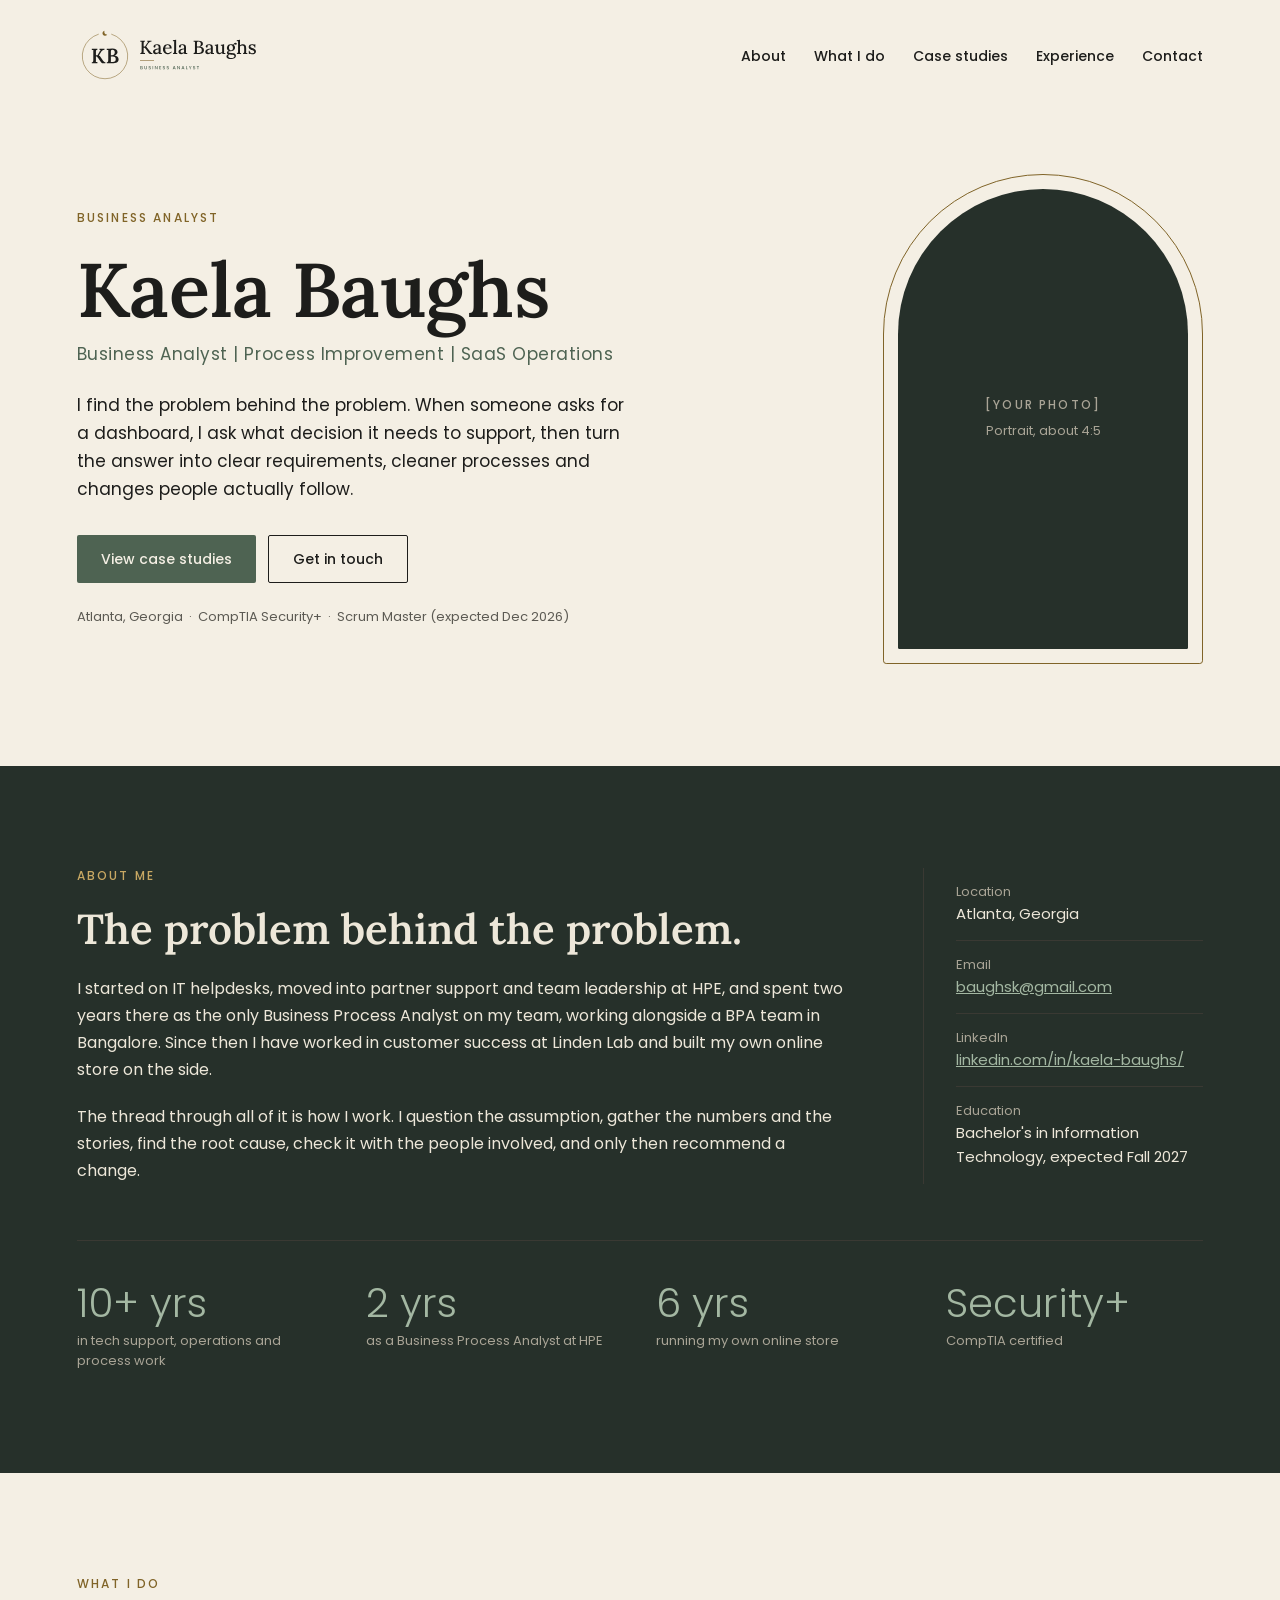
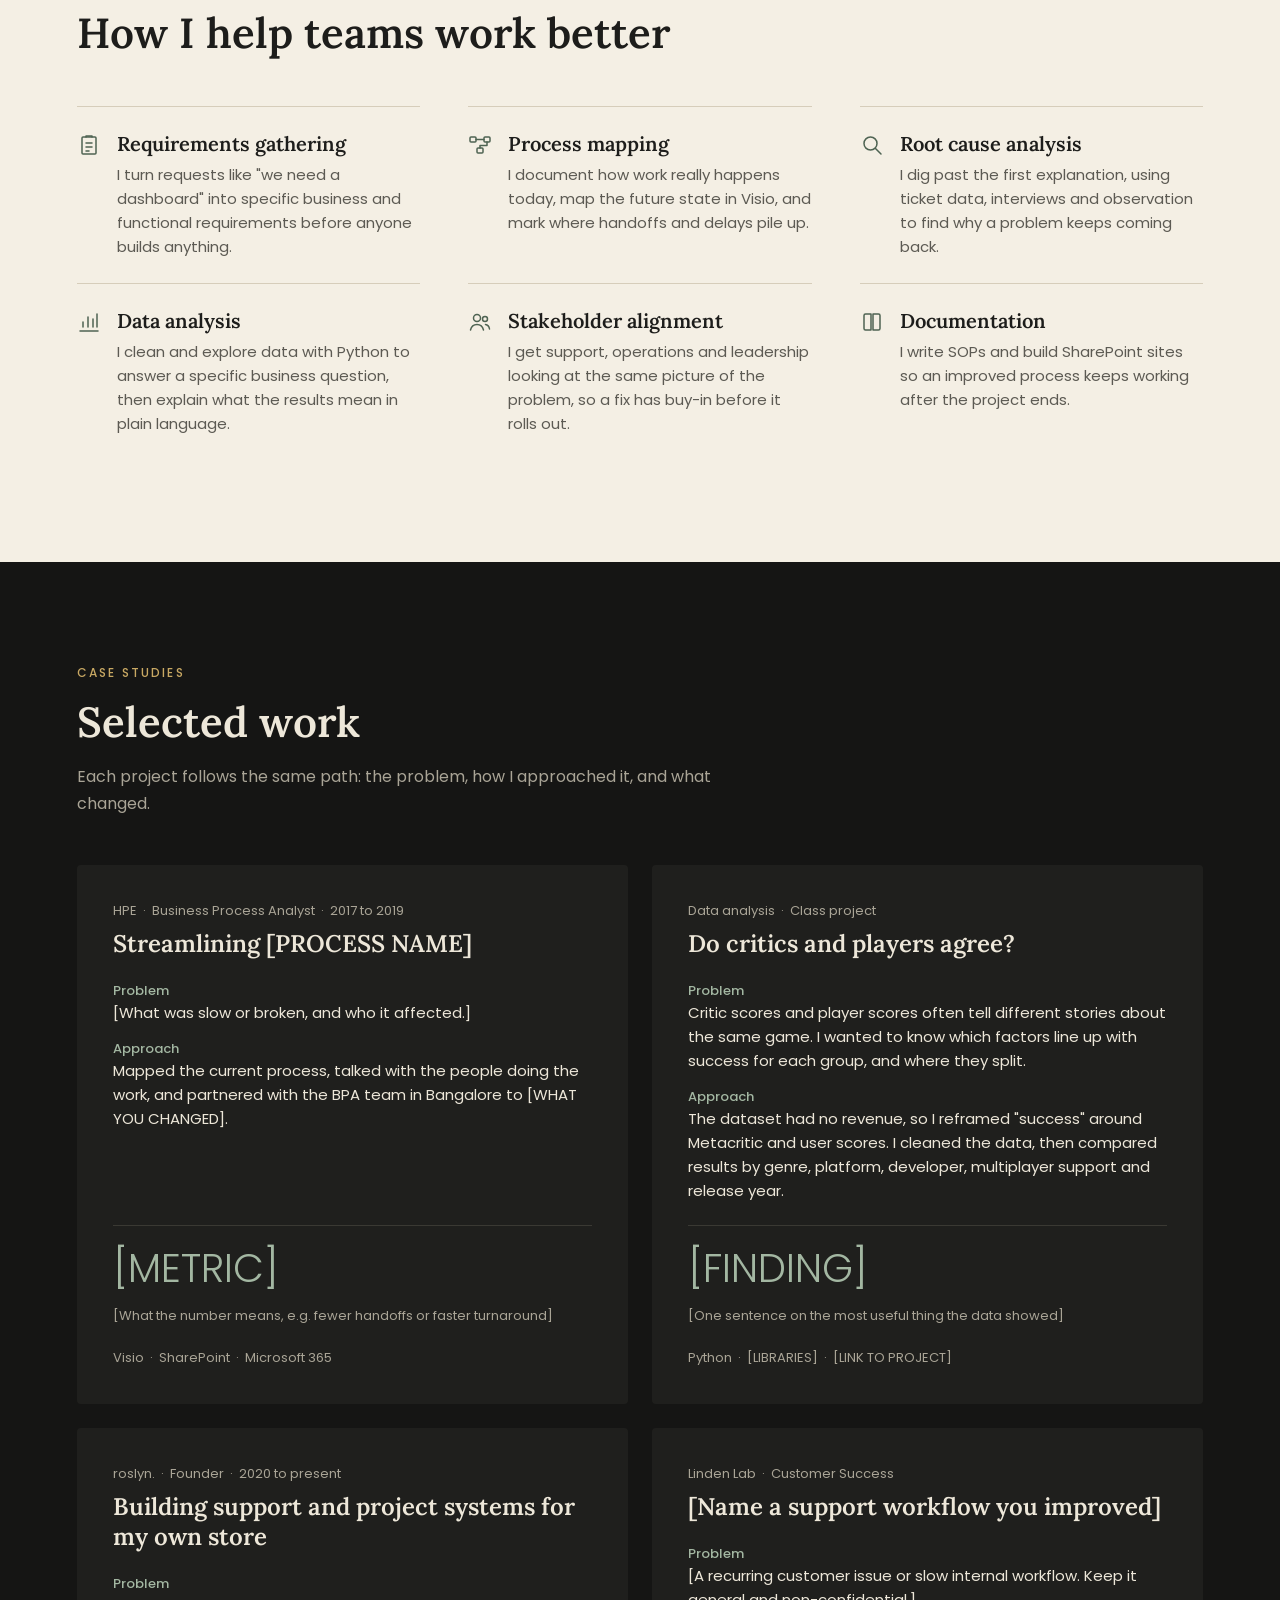
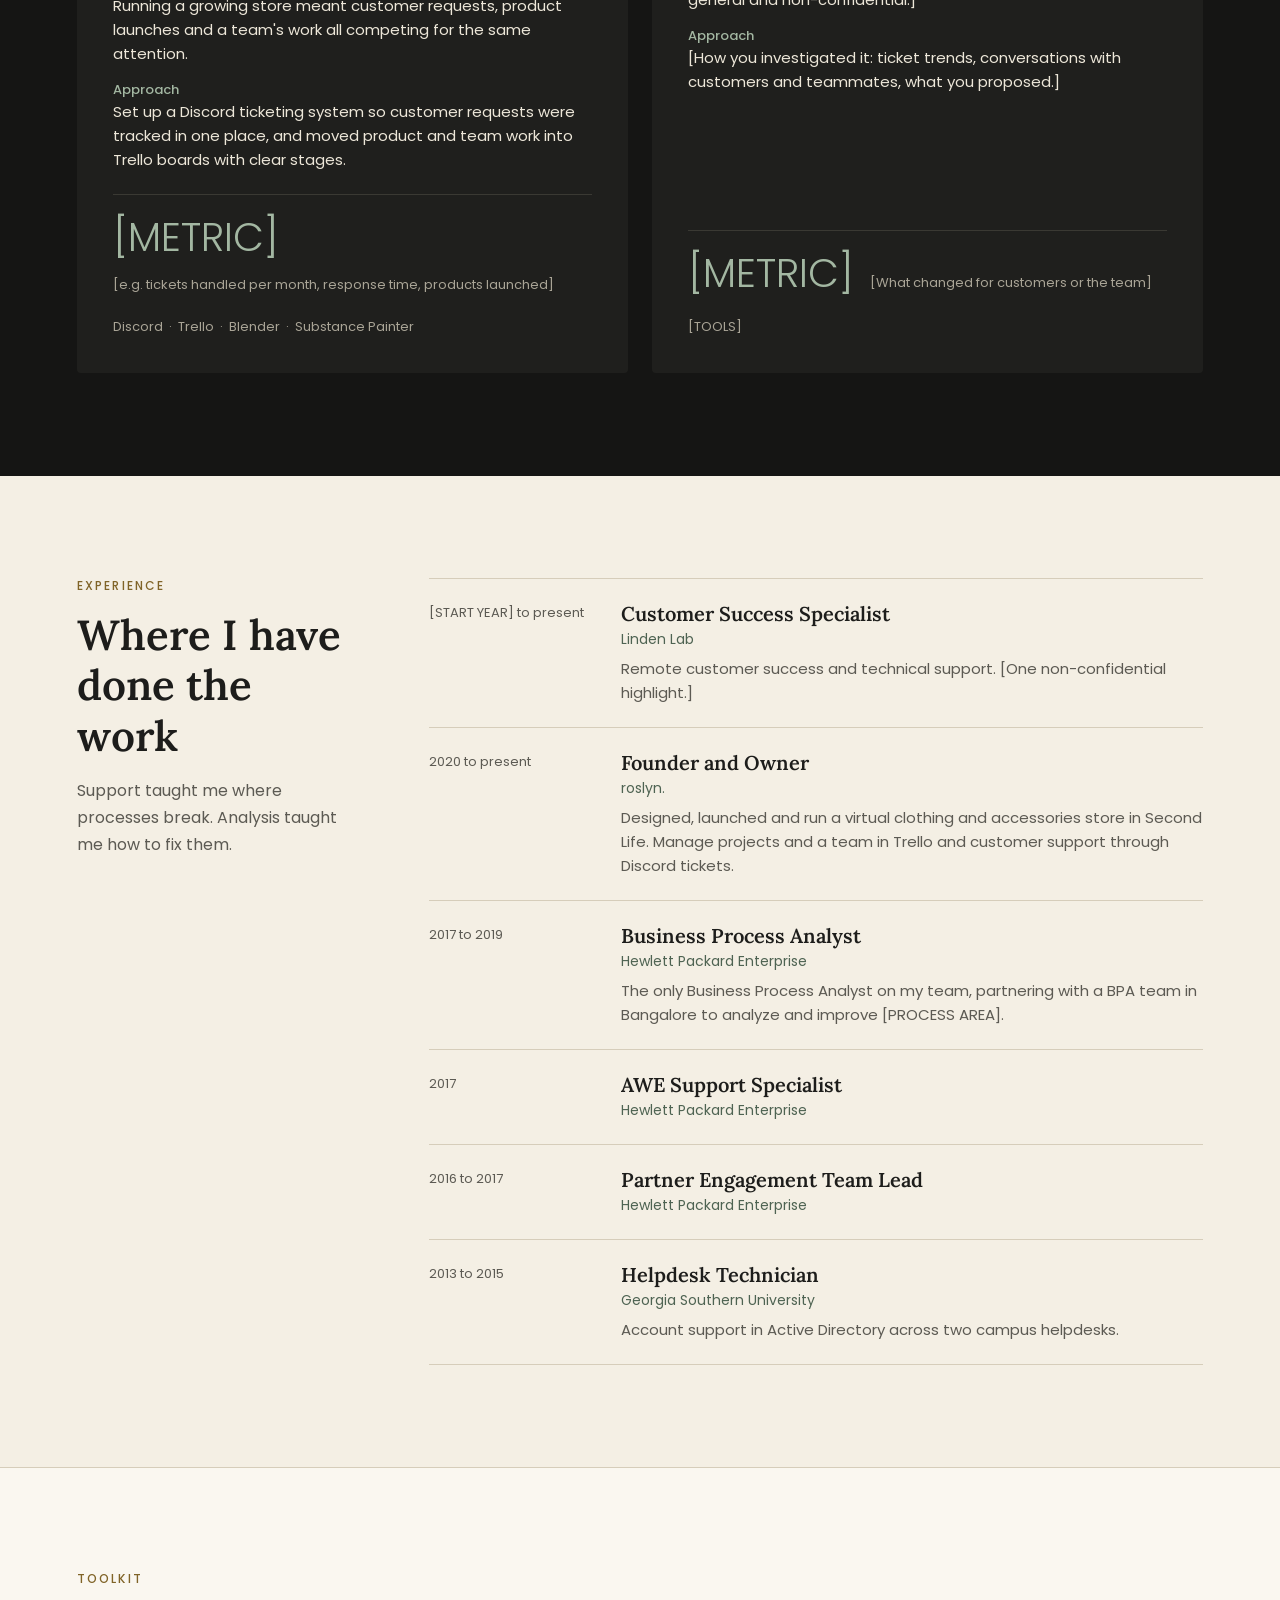
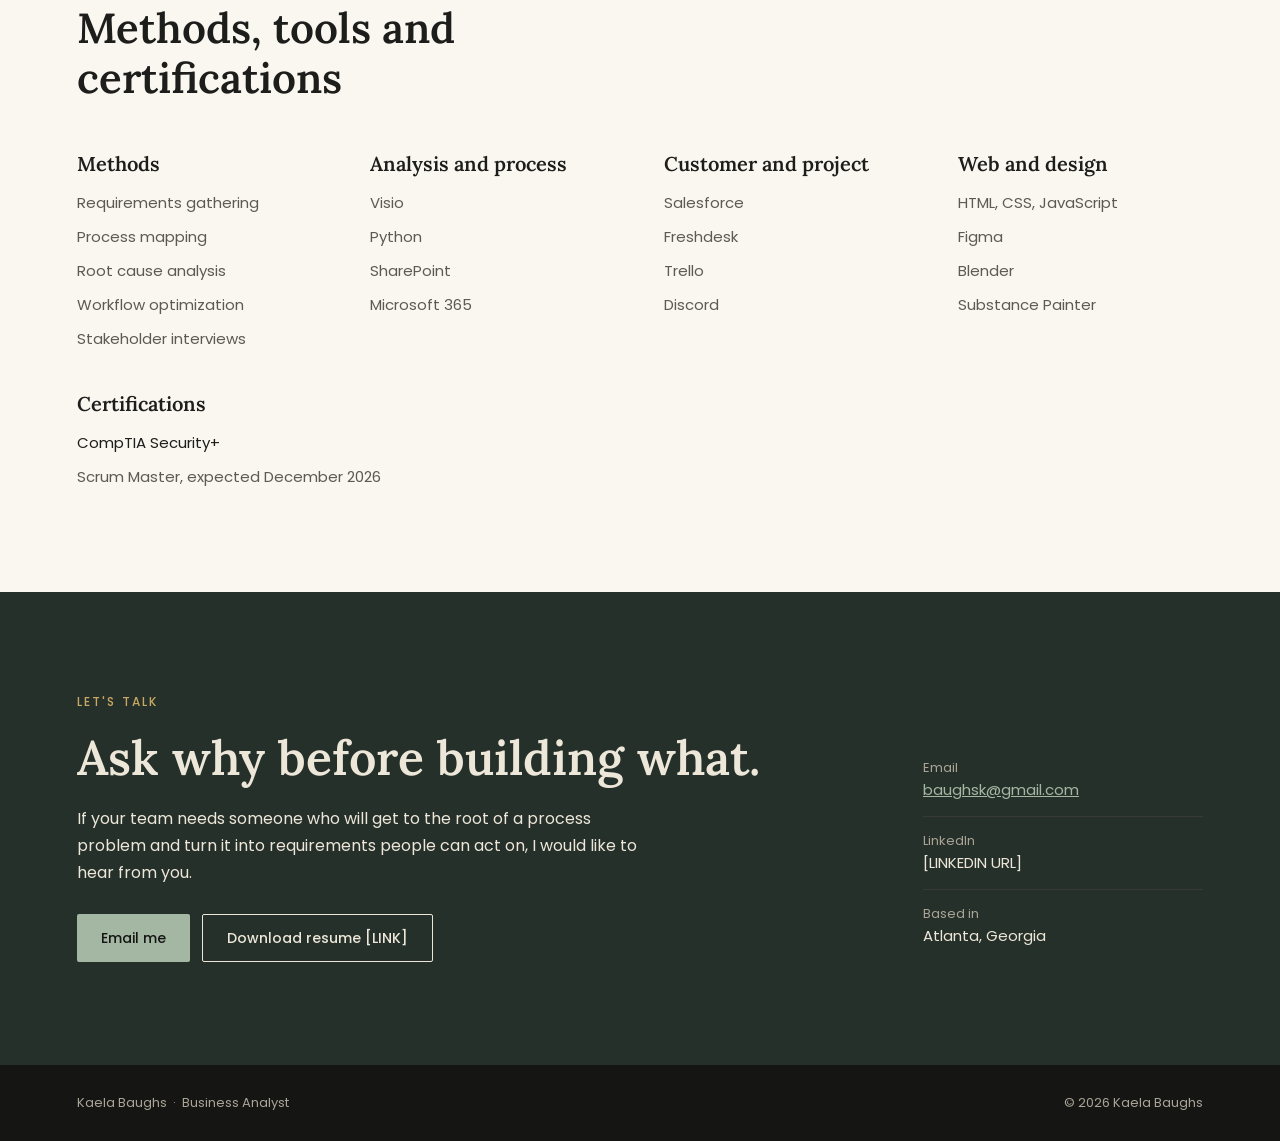
==== index.html @ 6090bd38 "Update index.html" ====
<!doctype html>
<html lang="en">
<head>
<meta charset="utf-8">
<meta name="viewport" content="width=device-width, initial-scale=1">
<title>Kaela Baughs, Business Analyst</title>
<meta name="description" content="Kaela Baughs is a Business Analyst in Atlanta focused on process improvement, requirements gathering and SaaS operations.">
<link rel="icon" href="assets/logo.svg" type="image/svg+xml">
<link rel="preconnect" href="https://fonts.googleapis.com">
<link rel="preconnect" href="https://fonts.gstatic.com" crossorigin>
<link rel="stylesheet" href="https://fonts.googleapis.com/css2?family=Lora:ital,wght@0,400..700;1,400..700&amp;family=Poppins:wght@300;400;500&amp;display=swap">
<link rel="stylesheet" href="styles.css">
</head>
<body>

<!-- HEADER -->
<header class="site-header theme-cream">
  <div class="container">
    <a href="#top" class="logo"><img src="assets/logo.svg" alt="Kaela Baughs, Business Analyst" width="189" height="56"></a>
    <nav class="site-nav" aria-label="Main">
      <a href="#about">About</a>
      <a href="#what-i-do">What I do</a>
      <a href="#case-studies">Case studies</a>
      <a href="#experience">Experience</a>
      <a href="#contact">Contact</a>
    </nav>
  </div>
</header>

<main>

<!-- HERO (cream) -->
<section id="top" class="hero theme-cream">
  <div class="container">
    <div class="hero-text stack">
      <p class="eyebrow">Business Analyst</p>
      <div class="stack" style="gap: 12px">
        <h1 class="hero-name">Kaela Baughs</h1>
        <p class="hero-subtitle">Business Analyst | Process Improvement | SaaS Operations</p>
      </div>
      <p class="hero-intro">I find the problem behind the problem. When someone asks for a dashboard, I ask what decision it needs to support, then turn the answer into clear requirements, cleaner processes and changes people actually follow.</p>
      <div class="button-row">
        <a href="#case-studies" class="button button-primary">View case studies</a>
        <a href="#contact" class="button button-outline">Get in touch</a>
      </div>
      <p class="small muted">Atlanta, Georgia &nbsp;·&nbsp; CompTIA Security+ &nbsp;·&nbsp; Scrum Master (expected Dec 2026)</p>
    </div>
    <div class="hero-photo">
      <div class="arch-frame">
        <div class="arch">
          <!-- Replace the two lines below with your photo, for example:
               <img src="assets/portrait.jpg" alt="Kaela Baughs"> -->
          <p class="eyebrow" style="color: inherit">[YOUR PHOTO]</p>
          <p class="small">Portrait, about 4:5</p>
        </div>
      </div>
    </div>
  </div>
</section>

<!-- ABOUT (dark green) -->
<section id="about" class="section about theme-green">
  <div class="container stack" style="gap: 56px">
    <div class="about-top">
      <div class="about-text stack">
        <p class="eyebrow">About me</p>
        <h2 class="section-title">The problem behind the problem.</h2>
        <p class="lead">I started on IT helpdesks, moved into partner support and team leadership at HPE, and spent two years there as the only Business Process Analyst on my team, working alongside a BPA team in Bangalore. Since then I have worked in customer success at Linden Lab and built my own online store on the side.</p>
        <p class="lead">The thread through all of it is how I work. I question the assumption, gather the numbers and the stories, find the root cause, check it with the people involved, and only then recommend a change.</p>
      </div>
      <div class="details">
        <div><p class="small muted">Location</p><p>Atlanta, Georgia</p></div>
        <div><p class="small muted">Email</p><p><a href="mailto:baughsk@gmail.com">baughsk@gmail.com</a></p></div>
        <div><p class="small muted">LinkedIn</p><p><a href="https://www.linkedin.com/in/kaela-baughs/" target="_blank">linkedin.com/in/kaela-baughs/</a></p></div>
        <div><p class="small muted">Education</p><p>Bachelor's in Information Technology, expected Fall 2027</p></div>
      </div>
    </div>
    <div class="stats">
      <div><p class="stat">10+ yrs</p><p class="small muted">in tech support, operations and process work</p></div>
      <div><p class="stat">2 yrs</p><p class="small muted">as a Business Process Analyst at HPE</p></div>
      <div><p class="stat">6 yrs</p><p class="small muted">running my own online store</p></div>
      <div><p class="stat">Security+</p><p class="small muted">CompTIA certified</p></div>
    </div>
  </div>
</section>

<!-- WHAT I DO (cream) -->
<section id="what-i-do" class="section theme-cream">
  <div class="container stack" style="gap: 48px">
    <div class="section-intro">
      <p class="eyebrow">What I do</p>
      <h2 class="section-title">How I help teams work better</h2>
    </div>
    <div class="services">
      <div class="service">
        <svg aria-hidden="true" width="24" height="24" viewBox="0 0 24 24" fill="none" stroke-width="1.5" stroke-linecap="round" stroke-linejoin="round"><rect x="5" y="4" width="14" height="17" rx="1"></rect><path d="M9 4V3h6v1"></path><path d="M9 10h6M9 14h6M9 18h3"></path></svg>
        <div class="stack"><h3 class="card-title">Requirements gathering</h3><p class="muted">I turn requests like "we need a dashboard" into specific business and functional requirements before anyone builds anything.</p></div>
      </div>
      <div class="service">
        <svg aria-hidden="true" width="24" height="24" viewBox="0 0 24 24" fill="none" stroke-width="1.5" stroke-linecap="round" stroke-linejoin="round"><rect x="2" y="4" width="6" height="5" rx="1"></rect><rect x="16" y="4" width="6" height="5" rx="1"></rect><rect x="9" y="15" width="6" height="5" rx="1"></rect><path d="M8 6.5h8M19 9v3.5H12V15"></path></svg>
        <div class="stack"><h3 class="card-title">Process mapping</h3><p class="muted">I document how work really happens today, map the future state in Visio, and mark where handoffs and delays pile up.</p></div>
      </div>
      <div class="service">
        <svg aria-hidden="true" width="24" height="24" viewBox="0 0 24 24" fill="none" stroke-width="1.5" stroke-linecap="round" stroke-linejoin="round"><circle cx="10.5" cy="10.5" r="6.5"></circle><path d="M15.5 15.5L21 21"></path></svg>
        <div class="stack"><h3 class="card-title">Root cause analysis</h3><p class="muted">I dig past the first explanation, using ticket data, interviews and observation to find why a problem keeps coming back.</p></div>
      </div>
      <div class="service">
        <svg aria-hidden="true" width="24" height="24" viewBox="0 0 24 24" fill="none" stroke-width="1.5" stroke-linecap="round" stroke-linejoin="round"><path d="M3 21h18"></path><path d="M6 17v-5M11 17V7M16 17v-8M20 17V4"></path></svg>
        <div class="stack"><h3 class="card-title">Data analysis</h3><p class="muted">I clean and explore data with Python to answer a specific business question, then explain what the results mean in plain language.</p></div>
      </div>
      <div class="service">
        <svg aria-hidden="true" width="24" height="24" viewBox="0 0 24 24" fill="none" stroke-width="1.5" stroke-linecap="round" stroke-linejoin="round"><circle cx="9" cy="8" r="3.5"></circle><path d="M2.5 20c.8-3.5 3.3-5.5 6.5-5.5s5.7 2 6.5 5.5"></path><circle cx="17" cy="9" r="2.5"></circle><path d="M17.5 14.5c2.2.3 3.6 2 4 4.5"></path></svg>
        <div class="stack"><h3 class="card-title">Stakeholder alignment</h3><p class="muted">I get support, operations and leadership looking at the same picture of the problem, so a fix has buy-in before it rolls out.</p></div>
      </div>
      <div class="service">
        <svg aria-hidden="true" width="24" height="24" viewBox="0 0 24 24" fill="none" stroke-width="1.5" stroke-linecap="round" stroke-linejoin="round"><path d="M4 5.5C4 4.7 4.7 4 5.5 4H11v16H5.5c-.8 0-1.5-.7-1.5-1.5z"></path><path d="M20 5.5c0-.8-.7-1.5-1.5-1.5H13v16h5.5c.8 0 1.5-.7 1.5-1.5z"></path></svg>
        <div class="stack"><h3 class="card-title">Documentation</h3><p class="muted">I write SOPs and build SharePoint sites so an improved process keeps working after the project ends.</p></div>
      </div>
    </div>
  </div>
</section>

<!-- CASE STUDIES (dark) -->
<section id="case-studies" class="section theme-dark">
  <div class="container stack" style="gap: 48px">
    <div class="section-intro">
      <p class="eyebrow">Case studies</p>
      <h2 class="section-title">Selected work</h2>
      <p class="lead muted">Each project follows the same path: the problem, how I approached it, and what changed.</p>
    </div>
    <div class="cases">

      <article class="case">
        <div class="stack" style="gap: 8px"><p class="small muted">HPE &nbsp;·&nbsp; Business Process Analyst &nbsp;·&nbsp; 2017 to 2019</p><h3 class="case-title">Streamlining [PROCESS NAME]</h3></div>
        <div class="stack" style="gap: 14px">
          <div><p class="case-label">Problem</p><p>[What was slow or broken, and who it affected.]</p></div>
          <div><p class="case-label">Approach</p><p>Mapped the current process, talked with the people doing the work, and partnered with the BPA team in Bangalore to [WHAT YOU CHANGED].</p></div>
        </div>
        <div class="case-result"><p class="stat">[METRIC]</p><p class="small muted">[What the number means, e.g. fewer handoffs or faster turnaround]</p></div>
        <p class="small muted">Visio &nbsp;·&nbsp; SharePoint &nbsp;·&nbsp; Microsoft 365</p>
      </article>

      <article class="case">
        <div class="stack" style="gap: 8px"><p class="small muted">Data analysis &nbsp;·&nbsp; Class project</p><h3 class="case-title">Do critics and players agree?</h3></div>
        <div class="stack" style="gap: 14px">
          <div><p class="case-label">Problem</p><p>Critic scores and player scores often tell different stories about the same game. I wanted to know which factors line up with success for each group, and where they split.</p></div>
          <div><p class="case-label">Approach</p><p>The dataset had no revenue, so I reframed "success" around Metacritic and user scores. I cleaned the data, then compared results by genre, platform, developer, multiplayer support and release year.</p></div>
        </div>
        <div class="case-result"><p class="stat">[FINDING]</p><p class="small muted">[One sentence on the most useful thing the data showed]</p></div>
        <p class="small muted">Python &nbsp;·&nbsp; [LIBRARIES] &nbsp;·&nbsp; [LINK TO PROJECT]</p>
      </article>

      <article class="case">
        <div class="stack" style="gap: 8px"><p class="small muted">roslyn. &nbsp;·&nbsp; Founder &nbsp;·&nbsp; 2020 to present</p><h3 class="case-title">Building support and project systems for my own store</h3></div>
        <div class="stack" style="gap: 14px">
          <div><p class="case-label">Problem</p><p>Running a growing store meant customer requests, product launches and a team's work all competing for the same attention.</p></div>
          <div><p class="case-label">Approach</p><p>Set up a Discord ticketing system so customer requests were tracked in one place, and moved product and team work into Trello boards with clear stages.</p></div>
        </div>
        <div class="case-result"><p class="stat">[METRIC]</p><p class="small muted">[e.g. tickets handled per month, response time, products launched]</p></div>
        <p class="small muted">Discord &nbsp;·&nbsp; Trello &nbsp;·&nbsp; Blender &nbsp;·&nbsp; Substance Painter</p>
      </article>

      <article class="case">
        <div class="stack" style="gap: 8px"><p class="small muted">Linden Lab &nbsp;·&nbsp; Customer Success</p><h3 class="case-title">[Name a support workflow you improved]</h3></div>
        <div class="stack" style="gap: 14px">
          <div><p class="case-label">Problem</p><p>[A recurring customer issue or slow internal workflow. Keep it general and non-confidential.]</p></div>
          <div><p class="case-label">Approach</p><p>[How you investigated it: ticket trends, conversations with customers and teammates, what you proposed.]</p></div>
        </div>
        <div class="case-result"><p class="stat">[METRIC]</p><p class="small muted">[What changed for customers or the team]</p></div>
        <p class="small muted">[TOOLS]</p>
      </article>

    </div>
  </div>
</section>

<!-- EXPERIENCE (cream) -->
<section id="experience" class="section experience theme-cream">
  <div class="container">
    <div class="experience-intro stack">
      <p class="eyebrow">Experience</p>
      <h2 class="section-title">Where I have done the work</h2>
      <p class="lead muted">Support taught me where processes break. Analysis taught me how to fix them.</p>
    </div>
    <ol class="timeline">
      <li><p class="dates">[START YEAR] to present</p><div class="role"><h3 class="card-title">Customer Success Specialist</h3><p class="company">Linden Lab</p><p class="summary">Remote customer success and technical support. [One non-confidential highlight.]</p></div></li>
      <li><p class="dates">2020 to present</p><div class="role"><h3 class="card-title">Founder and Owner</h3><p class="company">roslyn.</p><p class="summary">Designed, launched and run a virtual clothing and accessories store in Second Life. Manage projects and a team in Trello and customer support through Discord tickets.</p></div></li>
      <li><p class="dates">2017 to 2019</p><div class="role"><h3 class="card-title">Business Process Analyst</h3><p class="company">Hewlett Packard Enterprise</p><p class="summary">The only Business Process Analyst on my team, partnering with a BPA team in Bangalore to analyze and improve [PROCESS AREA].</p></div></li>
      <li><p class="dates">2017</p><div class="role"><h3 class="card-title">AWE Support Specialist</h3><p class="company">Hewlett Packard Enterprise</p></div></li>
      <li><p class="dates">2016 to 2017</p><div class="role"><h3 class="card-title">Partner Engagement Team Lead</h3><p class="company">Hewlett Packard Enterprise</p></div></li>
      <li><p class="dates">2013 to 2015</p><div class="role"><h3 class="card-title">Helpdesk Technician</h3><p class="company">Georgia Southern University</p><p class="summary">Account support in Active Directory across two campus helpdesks.</p></div></li>
    </ol>
  </div>
</section>

<!-- TOOLKIT (raised cream) -->
<section id="toolkit" class="section theme-raised">
  <div class="container stack" style="gap: 48px">
    <div class="section-intro">
      <p class="eyebrow">Toolkit</p>
      <h2 class="section-title">Methods, tools and certifications</h2>
    </div>
    <div class="toolkit-groups">
      <div><h3 class="card-title">Methods</h3><p class="muted">Requirements gathering</p><p class="muted">Process mapping</p><p class="muted">Root cause analysis</p><p class="muted">Workflow optimization</p><p class="muted">Stakeholder interviews</p></div>
      <div><h3 class="card-title">Analysis and process</h3><p class="muted">Visio</p><p class="muted">Python</p><p class="muted">SharePoint</p><p class="muted">Microsoft 365</p></div>
      <div><h3 class="card-title">Customer and project</h3><p class="muted">Salesforce</p><p class="muted">Freshdesk</p><p class="muted">Trello</p><p class="muted">Discord</p></div>
      <div><h3 class="card-title">Web and design</h3><p class="muted">HTML, CSS, JavaScript</p><p class="muted">Figma</p><p class="muted">Blender</p><p class="muted">Substance Painter</p></div>
      <div><h3 class="card-title">Certifications</h3><p>CompTIA Security+</p><p class="muted">Scrum Master, expected December 2026</p></div>
    </div>
  </div>
</section>

<!-- CONTACT (dark green) -->
<section id="contact" class="section contact theme-green">
  <div class="container">
    <div class="contact-text stack">
      <p class="eyebrow">Let's talk</p>
      <h2 class="contact-title">Ask why before building what.</h2>
      <p class="lead contact-intro">If your team needs someone who will get to the root of a process problem and turn it into requirements people can act on, I would like to hear from you.</p>
      <div class="button-row">
        <a href="mailto:baughsk@gmail.com" class="button button-primary">Email me</a>
        <!-- Point this at your resume file, for example href="assets/kaela-baughs-resume.pdf" -->
        <a href="#top" class="button button-outline">Download resume [LINK]</a>
      </div>
    </div>
    <div class="details">
      <div><p class="small muted">Email</p><p><a href="mailto:baughsk@gmail.com">baughsk@gmail.com</a></p></div>
      <div><p class="small muted">LinkedIn</p><p>[LINKEDIN URL]</p></div>
      <div><p class="small muted">Based in</p><p>Atlanta, Georgia</p></div>
    </div>
  </div>
</section>

</main>

<footer class="site-footer">
  <div class="container">
    <p>Kaela Baughs &nbsp;·&nbsp; Business Analyst</p>
    <p>© 2026 Kaela Baughs</p>
  </div>
</footer>

</body>
</html>
---- styles.css ----
/* Kaela Baughs portfolio
   Colors, type and spacing come from the Kaela Baughs design system.
   Change a value here once and it updates everywhere. */

:root {
  /* Light theme tokens */
  --surface: #F4EFE4;
  --surface-raised: #FAF7F0;
  --line: #D6CDBA;
  --ink: #1D1D1B;
  --ink-muted: #5C5A53;
  --sage: #4E6352;
  --on-sage: #F4EFE4;
  --gold: #806428;

  /* Dark theme tokens (used by the dark sections) */
  --dark-surface: #151514;
  --dark-surface-raised: #1F1F1D;
  --dark-line: #3A3933;
  --dark-ink: #EDE7D9;
  --dark-ink-muted: #A9A496;
  --dark-sage: #A3B7A2;
  --dark-sage-soft: #26302A;
  --dark-gold: #C8A863;

  --serif: Lora, Georgia, "Times New Roman", serif;
  --sans: Poppins, "Helvetica Neue", Arial, sans-serif;

  --radius-sm: 2px;
  --radius-md: 4px;

  --gutter: clamp(20px, 6vw, 96px);
  --section-y: clamp(64px, 8vw, 112px);
  --content-width: 1200px;
}

* { box-sizing: border-box; }

html { scroll-behavior: smooth; }

body {
  margin: 0;
  background: var(--surface);
  color: var(--ink);
  font-family: var(--sans);
  font-size: 15px;
  line-height: 24px;
}

h1, h2, h3, p, ol { margin: 0; }

a { color: var(--sage); }
a:hover { color: var(--ink); }

img { display: block; }

/* ---------- Layout ---------- */

.section { padding: var(--section-y) var(--gutter); }

.container {
  max-width: var(--content-width);
  margin: 0 auto;
}

.stack { display: flex; flex-direction: column; }

.section-intro {
  display: flex;
  flex-direction: column;
  gap: 16px;
  max-width: 640px;
}

/* Dark sections swap the text and accent colors */
.theme-green,
.theme-dark { color: var(--dark-ink); }
.theme-green { background: var(--dark-sage-soft); }
.theme-dark { background: var(--dark-surface); }
.theme-cream { background: var(--surface); }
.theme-raised { background: var(--surface-raised); border-top: 1px solid var(--line); }

/* ---------- Type ---------- */

.eyebrow {
  font-size: 12px;
  line-height: 16px;
  font-weight: 500;
  letter-spacing: 0.18em;
  text-transform: uppercase;
  color: var(--gold);
}
.theme-green .eyebrow,
.theme-dark .eyebrow { color: var(--dark-gold); }

.section-title {
  font-family: var(--serif);
  font-weight: 600;
  font-size: clamp(30px, 3.4vw, 42px);
  line-height: 1.2;
}

.card-title {
  font-family: var(--serif);
  font-weight: 600;
  font-size: 20px;
  line-height: 26px;
}

.lead { font-size: 16px; line-height: 27px; }

.small { font-size: 13px; line-height: 20px; }

.muted { color: var(--ink-muted); }
.theme-green .muted,
.theme-dark .muted { color: var(--dark-ink-muted); }

.stat {
  font-size: 40px;
  line-height: 44px;
  font-weight: 300;
  color: var(--dark-sage);
}

/* ---------- Buttons ---------- */

.button-row {
  display: flex;
  flex-wrap: wrap;
  gap: 12px;
  padding-top: 8px;
}

.button {
  display: inline-flex;
  align-items: center;
  min-height: 48px;
  padding: 0 24px;
  border-radius: var(--radius-sm);
  font-size: 14px;
  font-weight: 500;
  text-decoration: none;
}

.button-primary { background: var(--sage); color: var(--on-sage); }
.button-primary:hover { background: var(--ink); color: var(--on-sage); }

.button-outline { border: 1px solid var(--ink); color: var(--ink); }
.button-outline:hover { background: var(--ink); color: var(--surface); }

.theme-green .button-primary { background: var(--dark-sage); color: var(--dark-surface); }
.theme-green .button-primary:hover { background: var(--dark-ink); color: var(--dark-surface); }
.theme-green .button-outline { border-color: var(--dark-ink); color: var(--dark-ink); }
.theme-green .button-outline:hover { background: var(--dark-ink); color: var(--dark-sage-soft); }

/* ---------- Header ---------- */

.site-header { padding: 28px var(--gutter) 0; }

.site-header .container {
  display: flex;
  flex-wrap: wrap;
  align-items: center;
  justify-content: space-between;
  gap: 20px;
}

.logo img { height: 56px; width: auto; }

.site-nav {
  display: flex;
  flex-wrap: wrap;
  gap: 8px 28px;
  font-size: 14px;
  font-weight: 500;
}

.site-nav a {
  color: var(--ink);
  text-decoration: none;
  padding: 10px 0;
}
.site-nav a:hover { color: var(--sage); }

/* ---------- Hero ---------- */

.hero {
  padding: clamp(48px, 7vw, 96px) var(--gutter) clamp(64px, 8vw, 112px);
}

.hero .container {
  display: flex;
  flex-wrap: wrap;
  align-items: center;
  gap: 64px;
}

.hero-text {
  flex: 999 1 520px;
  min-width: 0;
  gap: 24px;
}

.hero-name {
  font-family: var(--serif);
  font-weight: 600;
  font-size: clamp(44px, 6vw, 76px);
  line-height: 1.05;
  letter-spacing: -0.005em;
}

.hero-subtitle {
  font-size: 17px;
  line-height: 26px;
  letter-spacing: 0.03em;
  color: var(--sage);
}

.hero-intro {
  max-width: 560px;
  font-size: 17px;
  line-height: 28px;
}

.hero-photo {
  flex: 1 1 320px;
  min-width: 0;
  display: flex;
  justify-content: center;
}

.arch-frame {
  width: 100%;
  max-width: 380px;
  padding: 14px;
  border: 1px solid var(--gold);
  border-radius: 200px 200px 4px 4px;
}

.arch {
  height: 460px;
  background: var(--dark-sage-soft);
  border-radius: 190px 190px 2px 2px;
  overflow: hidden;
  display: flex;
  flex-direction: column;
  align-items: center;
  justify-content: center;
  gap: 8px;
  color: var(--dark-ink-muted);
}

/* When the photo is added, it fills the arch */
.arch img {
  width: 100%;
  height: 100%;
  object-fit: cover;
}

/* ---------- About ---------- */

.about-top {
  display: flex;
  flex-wrap: wrap;
  gap: 48px 72px;
}

.about-text {
  flex: 999 1 520px;
  min-width: 0;
  gap: 20px;
}

.details {
  flex: 1 1 280px;
  min-width: 0;
}

.about .details {
  border-left: 1px solid var(--dark-line);
  padding-left: 32px;
}

.details div {
  padding: 14px 0;
  border-bottom: 1px solid var(--dark-line);
}
.details div:last-child { border-bottom: 0; }

.details a { color: var(--dark-sage); }
.details a:hover { color: var(--dark-ink); }

.stats {
  display: flex;
  flex-wrap: wrap;
  gap: 32px;
  border-top: 1px solid var(--dark-line);
  padding-top: 40px;
}

.stats > div {
  flex: 1 1 200px;
  min-width: 0;
  display: flex;
  flex-direction: column;
  gap: 6px;
}

/* ---------- What I do ---------- */

.services {
  display: flex;
  flex-wrap: wrap;
  gap: 0 48px;
}

.service {
  flex: 1 1 320px;
  min-width: 0;
  display: flex;
  gap: 16px;
  padding: 24px 0;
  border-top: 1px solid var(--line);
}

.service svg {
  flex: none;
  margin-top: 2px;
  stroke: var(--sage);
}

.service .stack { gap: 6px; }

/* ---------- Case studies ---------- */

.cases {
  display: flex;
  flex-wrap: wrap;
  gap: 24px;
}

.case {
  flex: 1 1 480px;
  min-width: 0;
  background: var(--dark-surface-raised);
  border-radius: var(--radius-md);
  padding: 36px;
  display: flex;
  flex-direction: column;
  gap: 22px;
}

.case-title {
  font-family: var(--serif);
  font-weight: 600;
  font-size: 24px;
  line-height: 30px;
}

.case-label {
  font-size: 13px;
  line-height: 20px;
  font-weight: 500;
  color: var(--dark-sage);
}

.case-result {
  display: flex;
  align-items: baseline;
  flex-wrap: wrap;
  gap: 16px;
  border-top: 1px solid var(--dark-line);
  padding-top: 20px;
  margin-top: auto;
}

/* ---------- Experience ---------- */

.experience .container {
  display: flex;
  flex-wrap: wrap;
  gap: 40px 72px;
}

.experience-intro {
  flex: 1 1 280px;
  min-width: 0;
  gap: 16px;
}

.timeline {
  flex: 999 1 560px;
  min-width: 0;
  list-style: none;
  padding: 0;
}

.timeline li {
  display: flex;
  flex-wrap: wrap;
  gap: 4px 32px;
  padding: 22px 0;
  border-top: 1px solid var(--line);
}
.timeline li:last-child { border-bottom: 1px solid var(--line); }

.timeline .dates {
  flex: 0 0 160px;
  font-size: 13px;
  line-height: 24px;
  color: var(--ink-muted);
}

.timeline .role { flex: 1 1 320px; min-width: 0; }

.timeline .company { font-size: 14px; color: var(--sage); }

.timeline .summary { margin-top: 6px; color: var(--ink-muted); }

/* ---------- Toolkit ---------- */

.toolkit-groups {
  display: flex;
  flex-wrap: wrap;
  gap: 40px 48px;
}

.toolkit-groups > div {
  flex: 1 1 200px;
  min-width: 0;
  display: flex;
  flex-direction: column;
  gap: 10px;
}

.toolkit-groups h3 { margin-bottom: 4px; }

/* ---------- Contact ---------- */

.contact .container {
  display: flex;
  flex-wrap: wrap;
  align-items: flex-end;
  gap: 48px 72px;
}

.contact-text {
  flex: 999 1 520px;
  min-width: 0;
  gap: 20px;
}

.contact-title {
  font-family: var(--serif);
  font-weight: 600;
  font-size: clamp(32px, 4vw, 48px);
  line-height: 1.15;
}

.contact-intro { max-width: 560px; }

/* ---------- Footer ---------- */

.site-footer {
  background: var(--dark-surface);
  color: var(--dark-ink-muted);
  padding: 28px var(--gutter);
}

.site-footer .container {
  display: flex;
  flex-wrap: wrap;
  justify-content: space-between;
  gap: 12px;
  font-size: 13px;
  line-height: 20px;
}

/* Visible keyboard focus everywhere */
a:focus-visible {
  outline: 2px solid var(--gold);
  outline-offset: 3px;
}
.theme-green a:focus-visible,
.theme-dark a:focus-visible { outline-color: var(--dark-gold); }
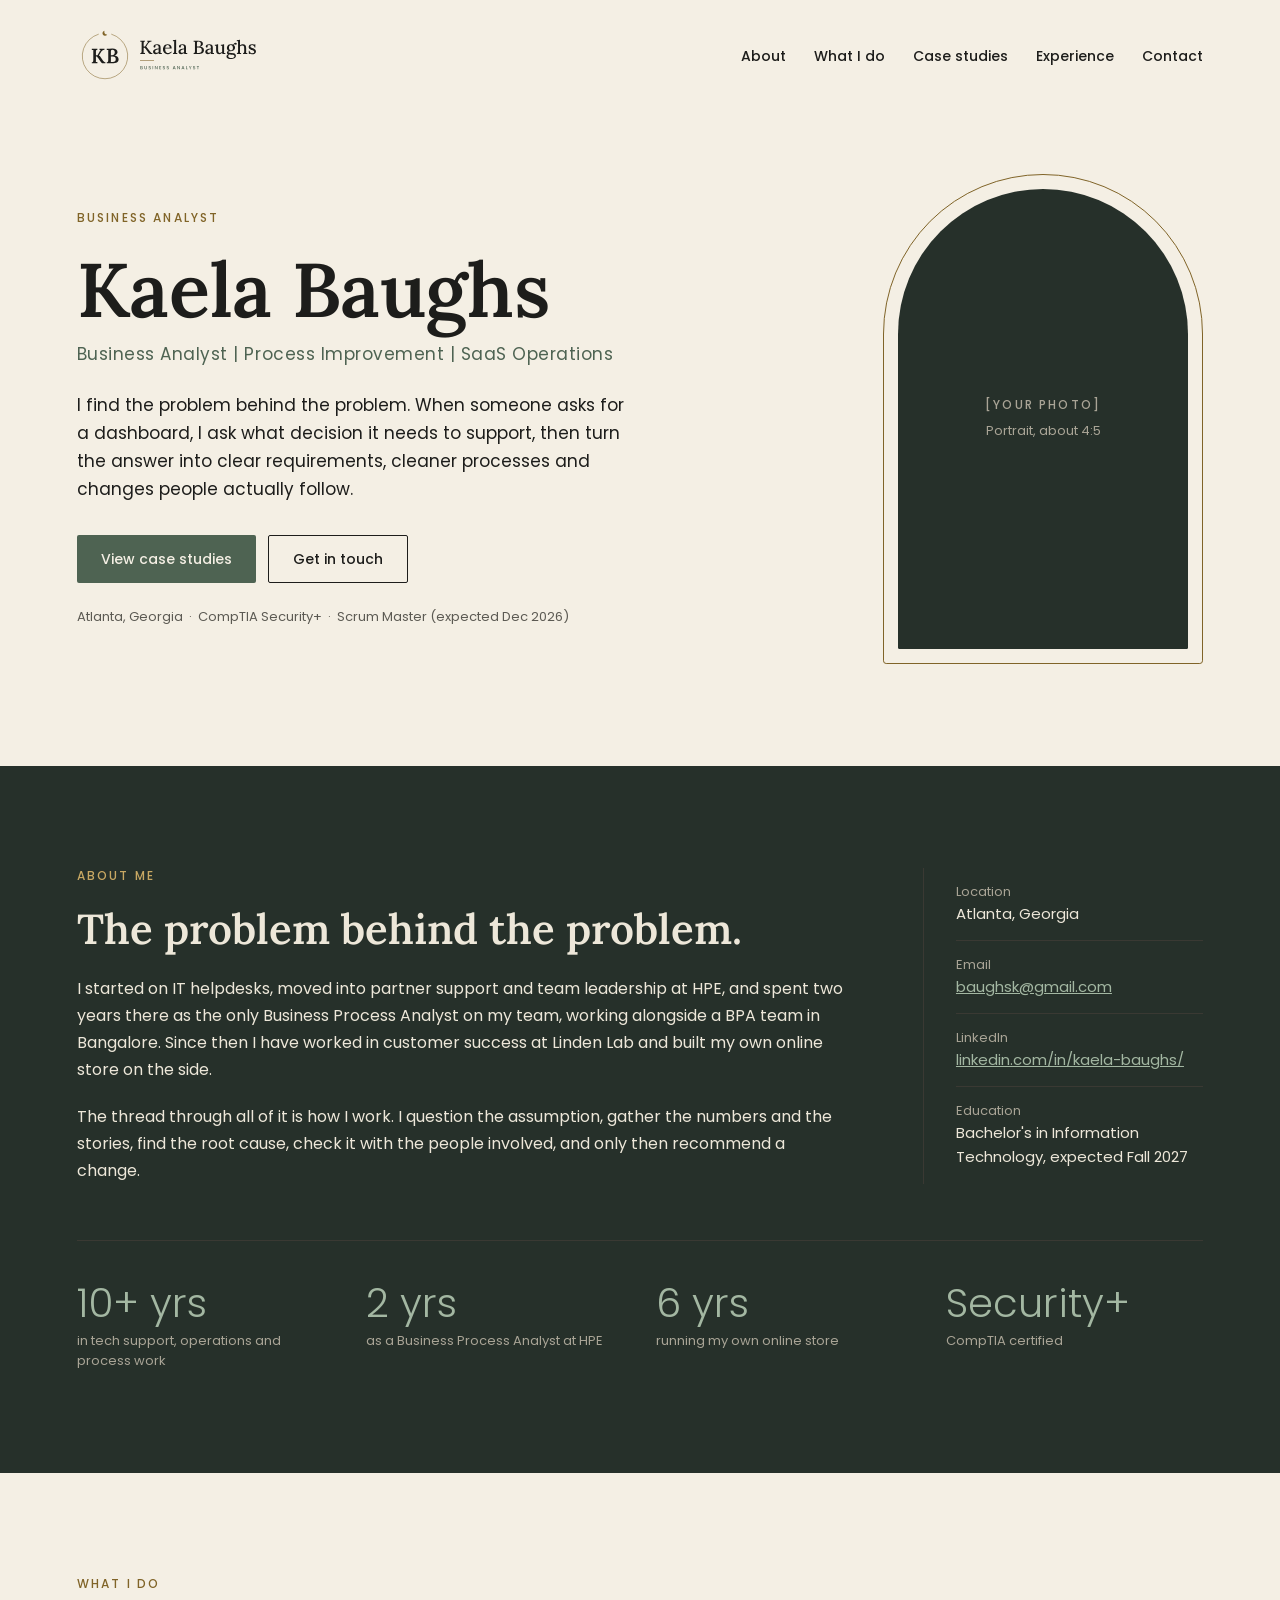
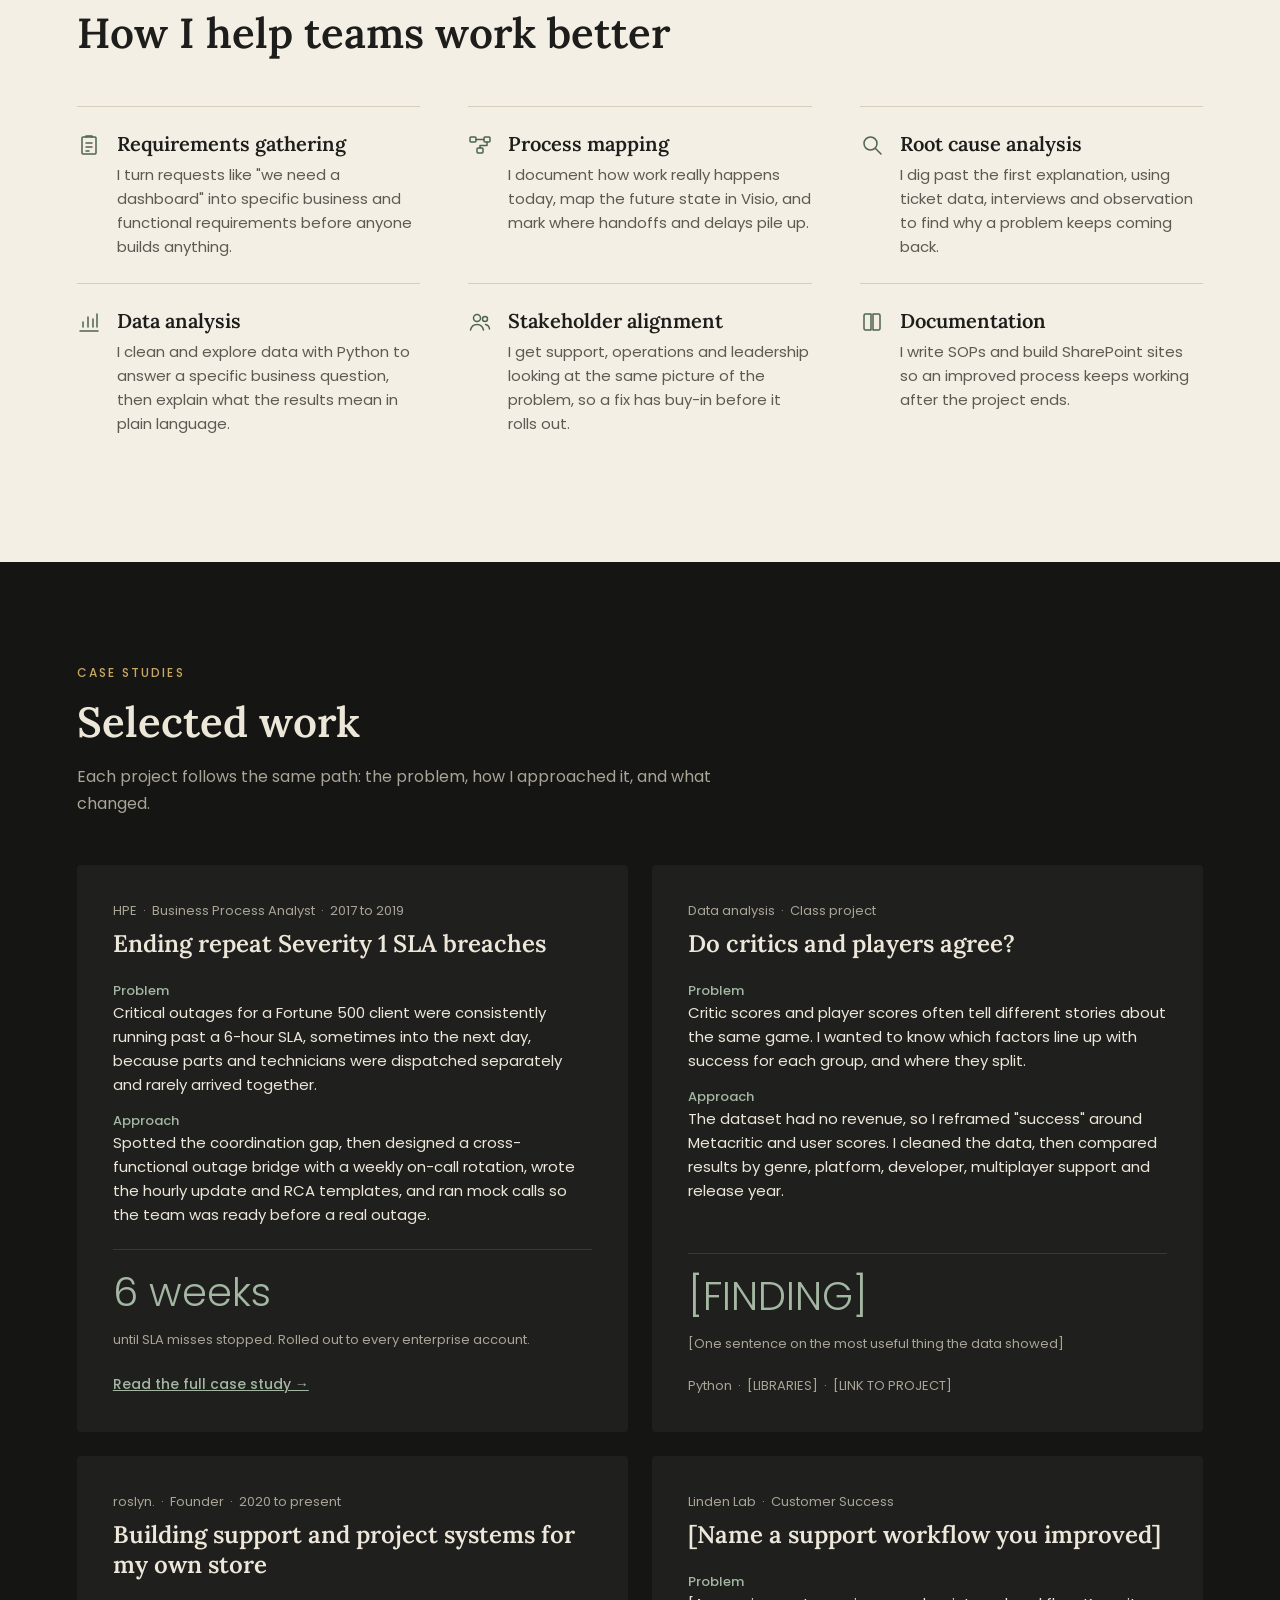
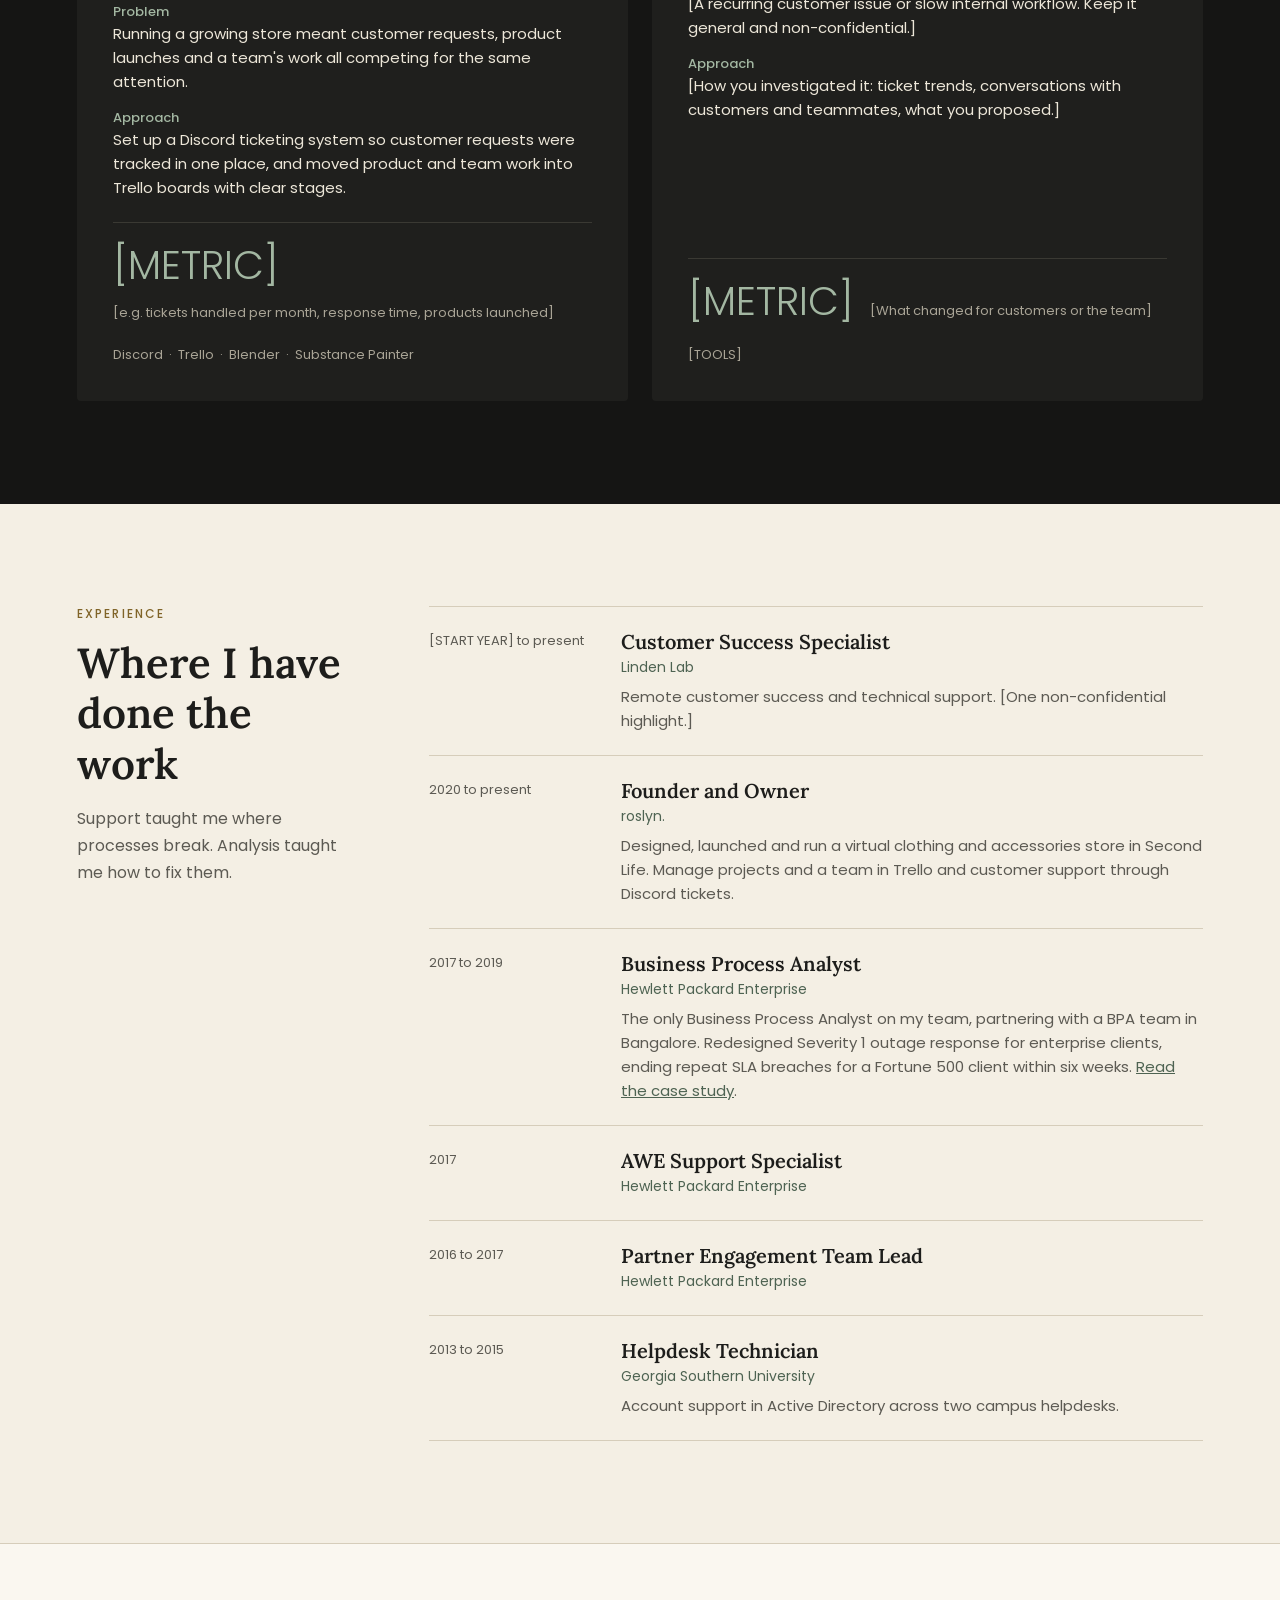
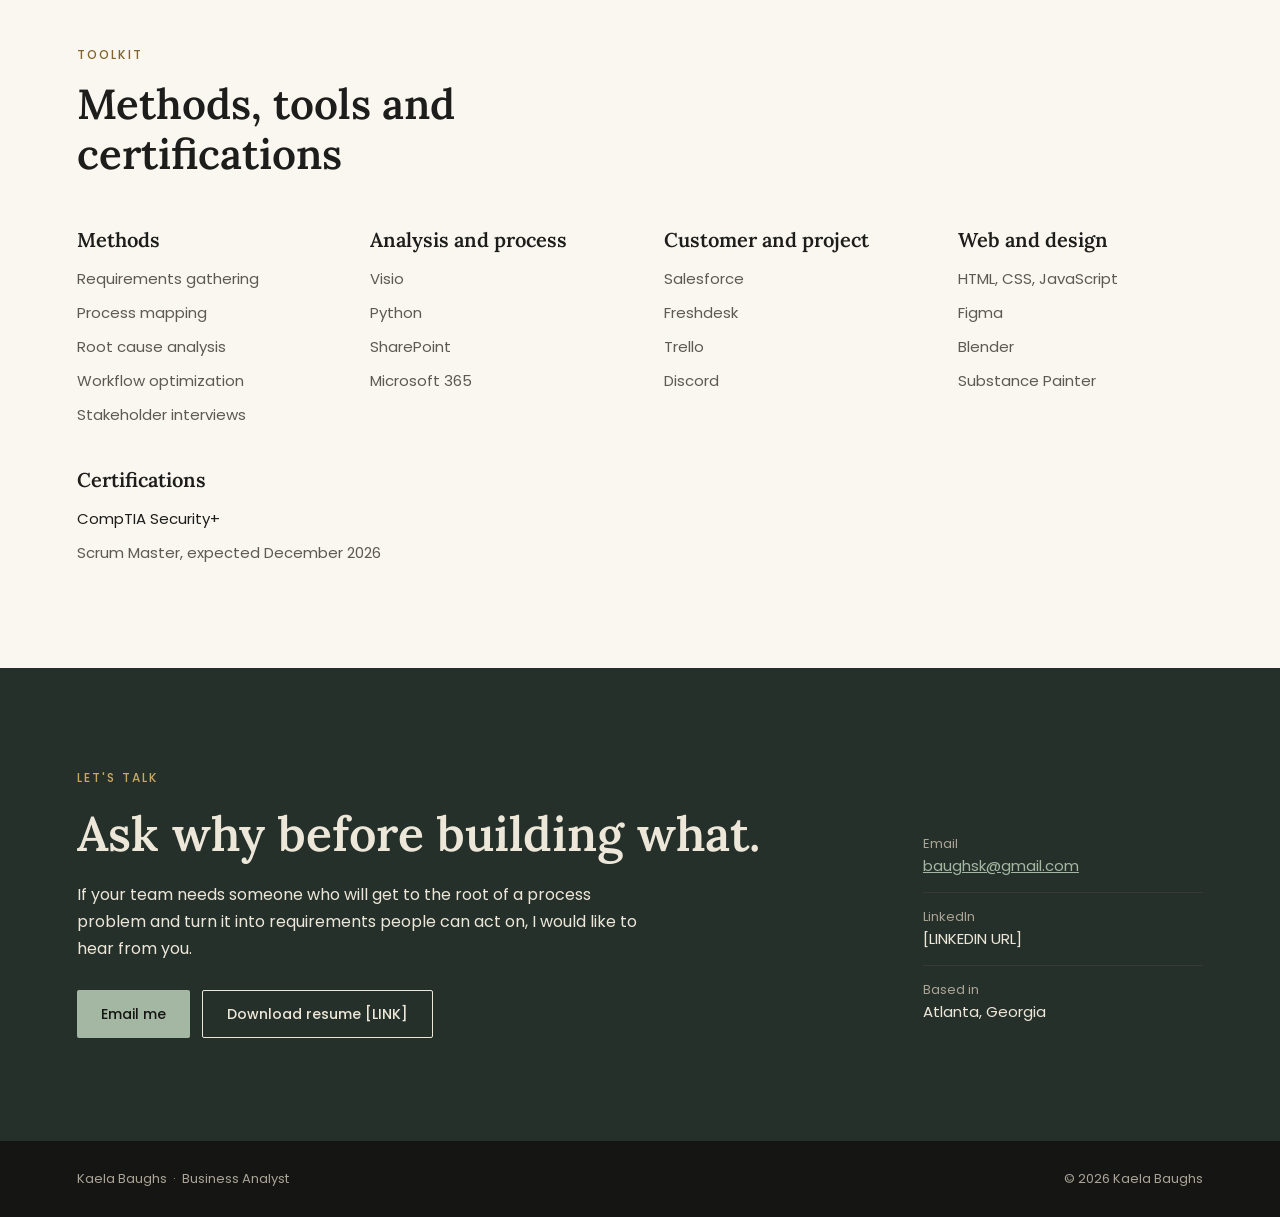
==== commit 4be316cc: "Add outage response case study page and update HPE sections Co-Authored-By: Claude Opus 5.5 <noreply" ====
--- a/index.html
+++ b/index.html
@@ -131,13 +131,13 @@
     <div class="cases">
 
       <article class="case">
-        <div class="stack" style="gap: 8px"><p class="small muted">HPE &nbsp;·&nbsp; Business Process Analyst &nbsp;·&nbsp; 2017 to 2019</p><h3 class="case-title">Streamlining [PROCESS NAME]</h3></div>
-        <div class="stack" style="gap: 14px">
-          <div><p class="case-label">Problem</p><p>[What was slow or broken, and who it affected.]</p></div>
-          <div><p class="case-label">Approach</p><p>Mapped the current process, talked with the people doing the work, and partnered with the BPA team in Bangalore to [WHAT YOU CHANGED].</p></div>
-        </div>
-        <div class="case-result"><p class="stat">[METRIC]</p><p class="small muted">[What the number means, e.g. fewer handoffs or faster turnaround]</p></div>
-        <p class="small muted">Visio &nbsp;·&nbsp; SharePoint &nbsp;·&nbsp; Microsoft 365</p>
+        <div class="stack" style="gap: 8px"><p class="small muted">HPE &nbsp;·&nbsp; Business Process Analyst &nbsp;·&nbsp; 2017 to 2019</p><h3 class="case-title">Ending repeat Severity 1 SLA breaches</h3></div>
+        <div class="stack" style="gap: 14px">
+          <div><p class="case-label">Problem</p><p>Critical outages for a Fortune 500 client were consistently running past a 6-hour SLA, sometimes into the next day, because parts and technicians were dispatched separately and rarely arrived together.</p></div>
+          <div><p class="case-label">Approach</p><p>Spotted the coordination gap, then designed a cross-functional outage bridge with a weekly on-call rotation, wrote the hourly update and RCA templates, and ran mock calls so the team was ready before a real outage.</p></div>
+        </div>
+        <div class="case-result"><p class="stat">6 weeks</p><p class="small muted">until SLA misses stopped. Rolled out to every enterprise account.</p></div>
+        <p><a href="outage-response.html" class="case-link">Read the full case study &rarr;</a></p>
       </article>
 
       <article class="case">
@@ -185,7 +185,7 @@
     <ol class="timeline">
       <li><p class="dates">[START YEAR] to present</p><div class="role"><h3 class="card-title">Customer Success Specialist</h3><p class="company">Linden Lab</p><p class="summary">Remote customer success and technical support. [One non-confidential highlight.]</p></div></li>
       <li><p class="dates">2020 to present</p><div class="role"><h3 class="card-title">Founder and Owner</h3><p class="company">roslyn.</p><p class="summary">Designed, launched and run a virtual clothing and accessories store in Second Life. Manage projects and a team in Trello and customer support through Discord tickets.</p></div></li>
-      <li><p class="dates">2017 to 2019</p><div class="role"><h3 class="card-title">Business Process Analyst</h3><p class="company">Hewlett Packard Enterprise</p><p class="summary">The only Business Process Analyst on my team, partnering with a BPA team in Bangalore to analyze and improve [PROCESS AREA].</p></div></li>
+      <li><p class="dates">2017 to 2019</p><div class="role"><h3 class="card-title">Business Process Analyst</h3><p class="company">Hewlett Packard Enterprise</p><p class="summary">The only Business Process Analyst on my team, partnering with a BPA team in Bangalore. Redesigned Severity 1 outage response for enterprise clients, ending repeat SLA breaches for a Fortune 500 client within six weeks. <a href="outage-response.html">Read the case study</a>.</p></div></li>
       <li><p class="dates">2017</p><div class="role"><h3 class="card-title">AWE Support Specialist</h3><p class="company">Hewlett Packard Enterprise</p></div></li>
       <li><p class="dates">2016 to 2017</p><div class="role"><h3 class="card-title">Partner Engagement Team Lead</h3><p class="company">Hewlett Packard Enterprise</p></div></li>
       <li><p class="dates">2013 to 2015</p><div class="role"><h3 class="card-title">Helpdesk Technician</h3><p class="company">Georgia Southern University</p><p class="summary">Account support in Active Directory across two campus helpdesks.</p></div></li>
--- a/styles.css
+++ b/styles.css
@@ -459,6 +459,213 @@
 
 .contact-intro { max-width: 560px; }
 
+/* ---------- Case study pages ---------- */
+
+.case-link { color: var(--dark-sage); font-weight: 500; font-size: 14px; }
+.case-link:hover { color: var(--dark-ink); }
+
+.section-tight { padding: clamp(40px, 5vw, 64px) var(--gutter); }
+.section-tight .stats-plain { border-top: 0; padding-top: 0; }
+
+.case-hero {
+  padding: clamp(40px, 6vw, 80px) var(--gutter) clamp(48px, 6vw, 80px);
+}
+
+.back-link { color: var(--ink-muted); text-decoration: none; }
+.back-link:hover { color: var(--sage); }
+
+.case-page-title {
+  font-family: var(--serif);
+  font-weight: 600;
+  font-size: clamp(34px, 4.6vw, 56px);
+  line-height: 1.12;
+  max-width: 900px;
+}
+
+.case-meta {
+  display: flex;
+  flex-wrap: wrap;
+  gap: 16px 48px;
+  border-top: 1px solid var(--line);
+  padding-top: 20px;
+}
+.case-meta > div { flex: 0 1 auto; min-width: 0; }
+
+.case-body {
+  max-width: 760px;
+  display: flex;
+  flex-direction: column;
+  gap: 56px;
+}
+
+.case-block { display: flex; flex-direction: column; gap: 16px; }
+
+.case-h2 { font-size: clamp(22px, 2.4vw, 28px); line-height: 1.25; }
+
+.role-list {
+  margin: 0;
+  padding: 0;
+  list-style: none;
+  border-top: 1px solid var(--line);
+}
+.role-list li {
+  padding: 12px 0;
+  border-bottom: 1px solid var(--line);
+  color: var(--ink-muted);
+}
+.role-list strong { color: var(--ink); font-weight: 500; }
+
+.designed-grid {
+  display: flex;
+  flex-wrap: wrap;
+  gap: 0 40px;
+}
+.designed-grid > div {
+  flex: 1 1 300px;
+  min-width: 0;
+  padding: 20px 0;
+  border-top: 1px solid var(--line);
+  display: flex;
+  flex-direction: column;
+  gap: 6px;
+}
+
+.mini-title {
+  font-family: var(--serif);
+  font-weight: 600;
+  font-size: 18px;
+  line-height: 24px;
+}
+
+.case-takeaway {
+  border-left: 2px solid var(--dark-gold);
+  padding-left: 24px;
+  display: flex;
+  flex-direction: column;
+  gap: 12px;
+}
+
+.case-next {
+  display: flex;
+  flex-wrap: wrap;
+  gap: 12px;
+  justify-content: space-between;
+}
+
+/* Before and after flow diagram */
+
+.flow-compare {
+  display: flex;
+  flex-wrap: wrap;
+  gap: 24px;
+}
+
+.flow {
+  flex: 1 1 400px;
+  min-width: 0;
+  padding: 28px;
+  border-radius: var(--radius-md);
+  border: 1px solid var(--line);
+  background: var(--surface);
+}
+.flow-after {
+  background: var(--dark-sage-soft);
+  border-color: var(--dark-sage-soft);
+  color: var(--dark-ink);
+}
+
+.flow-head {
+  font-family: var(--serif);
+  font-weight: 600;
+  font-size: 22px;
+  line-height: 28px;
+  margin-bottom: 20px;
+}
+
+.flow ol {
+  list-style: none;
+  padding: 0;
+  margin: 0;
+  display: flex;
+  flex-direction: column;
+}
+
+.flow li {
+  position: relative;
+  display: flex;
+  flex-wrap: wrap;
+  align-items: flex-start;
+  gap: 8px 14px;
+  padding: 0 0 22px 0;
+}
+.flow li:last-child { padding-bottom: 0; }
+
+/* Connector line between steps */
+.flow li:not(:last-child)::before {
+  content: "";
+  position: absolute;
+  left: 13px;
+  top: 30px;
+  bottom: 2px;
+  width: 1px;
+  background: var(--line);
+}
+.flow-after li:not(:last-child)::before { background: var(--dark-line); }
+
+.flow li > p { flex: 1 1 0; min-width: 0; padding-top: 2px; }
+
+.flow-num {
+  flex: none;
+  width: 27px;
+  height: 27px;
+  border-radius: 50%;
+  display: inline-flex;
+  align-items: center;
+  justify-content: center;
+  font-size: 12px;
+  font-weight: 500;
+  border: 1px solid var(--ink-muted);
+  color: var(--ink-muted);
+  background: var(--surface);
+  position: relative;
+  z-index: 1;
+}
+.flow-after .flow-num {
+  border-color: var(--dark-sage);
+  color: var(--dark-sage);
+  background: var(--dark-sage-soft);
+}
+
+/* Steps that cause the delay */
+.flow-pain > p { color: #8A3B2E; }
+.flow-pain .flow-num { border-color: #8A3B2E; color: #8A3B2E; }
+
+/* Steps that changed the outcome */
+.flow-key .flow-num {
+  background: var(--dark-sage);
+  border-color: var(--dark-sage);
+  color: var(--dark-surface);
+}
+.flow-key > p { color: var(--dark-ink); font-weight: 500; }
+
+/* The split step: two tracks side by side */
+.flow-split .split-pair {
+  flex: 1 1 0;
+  min-width: 0;
+  display: flex;
+  flex-wrap: wrap;
+  gap: 8px;
+}
+.flow-split .split-pair p {
+  flex: 1 1 120px;
+  padding: 6px 10px;
+  border: 1px dashed var(--ink-muted);
+  border-radius: var(--radius-sm);
+  font-size: 14px;
+  line-height: 20px;
+}
+.flow-split > p.small { flex-basis: 100%; padding-left: 41px; }
+
 /* ---------- Footer ---------- */
 
 .site-footer {
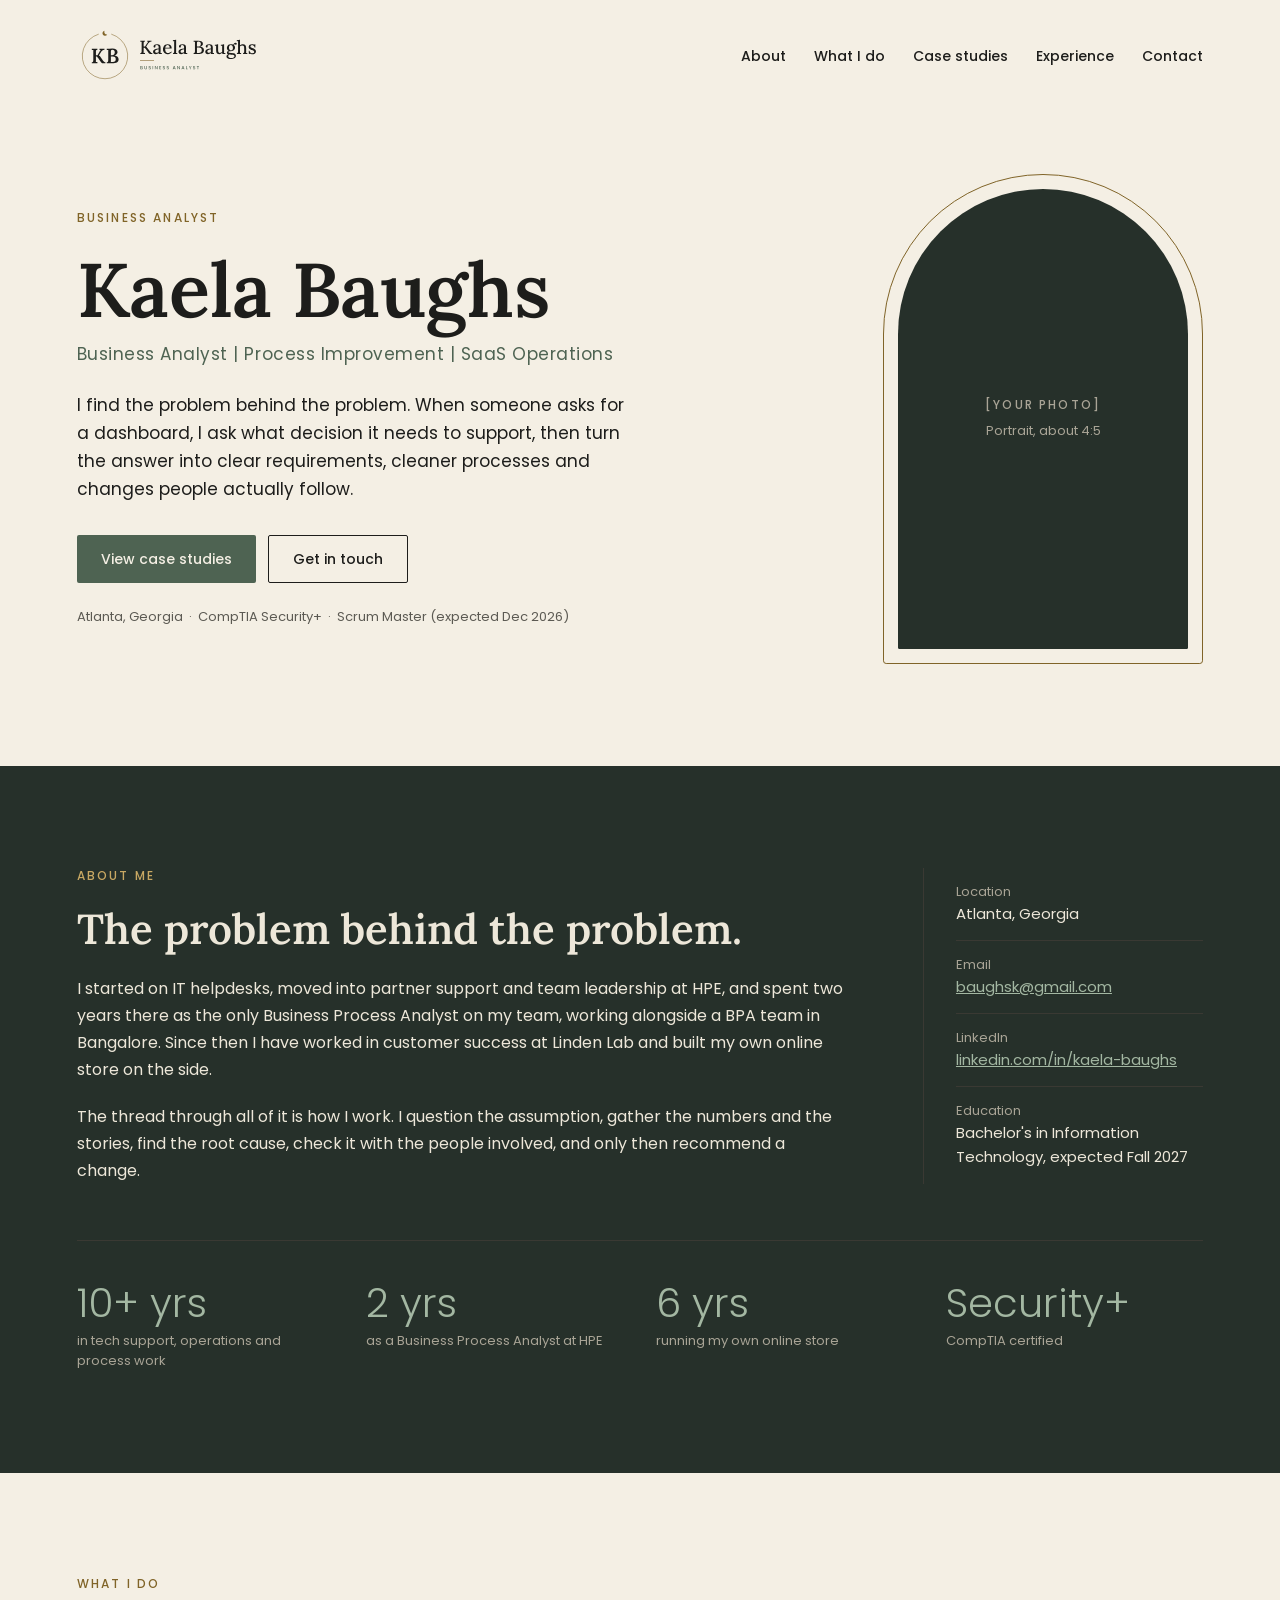
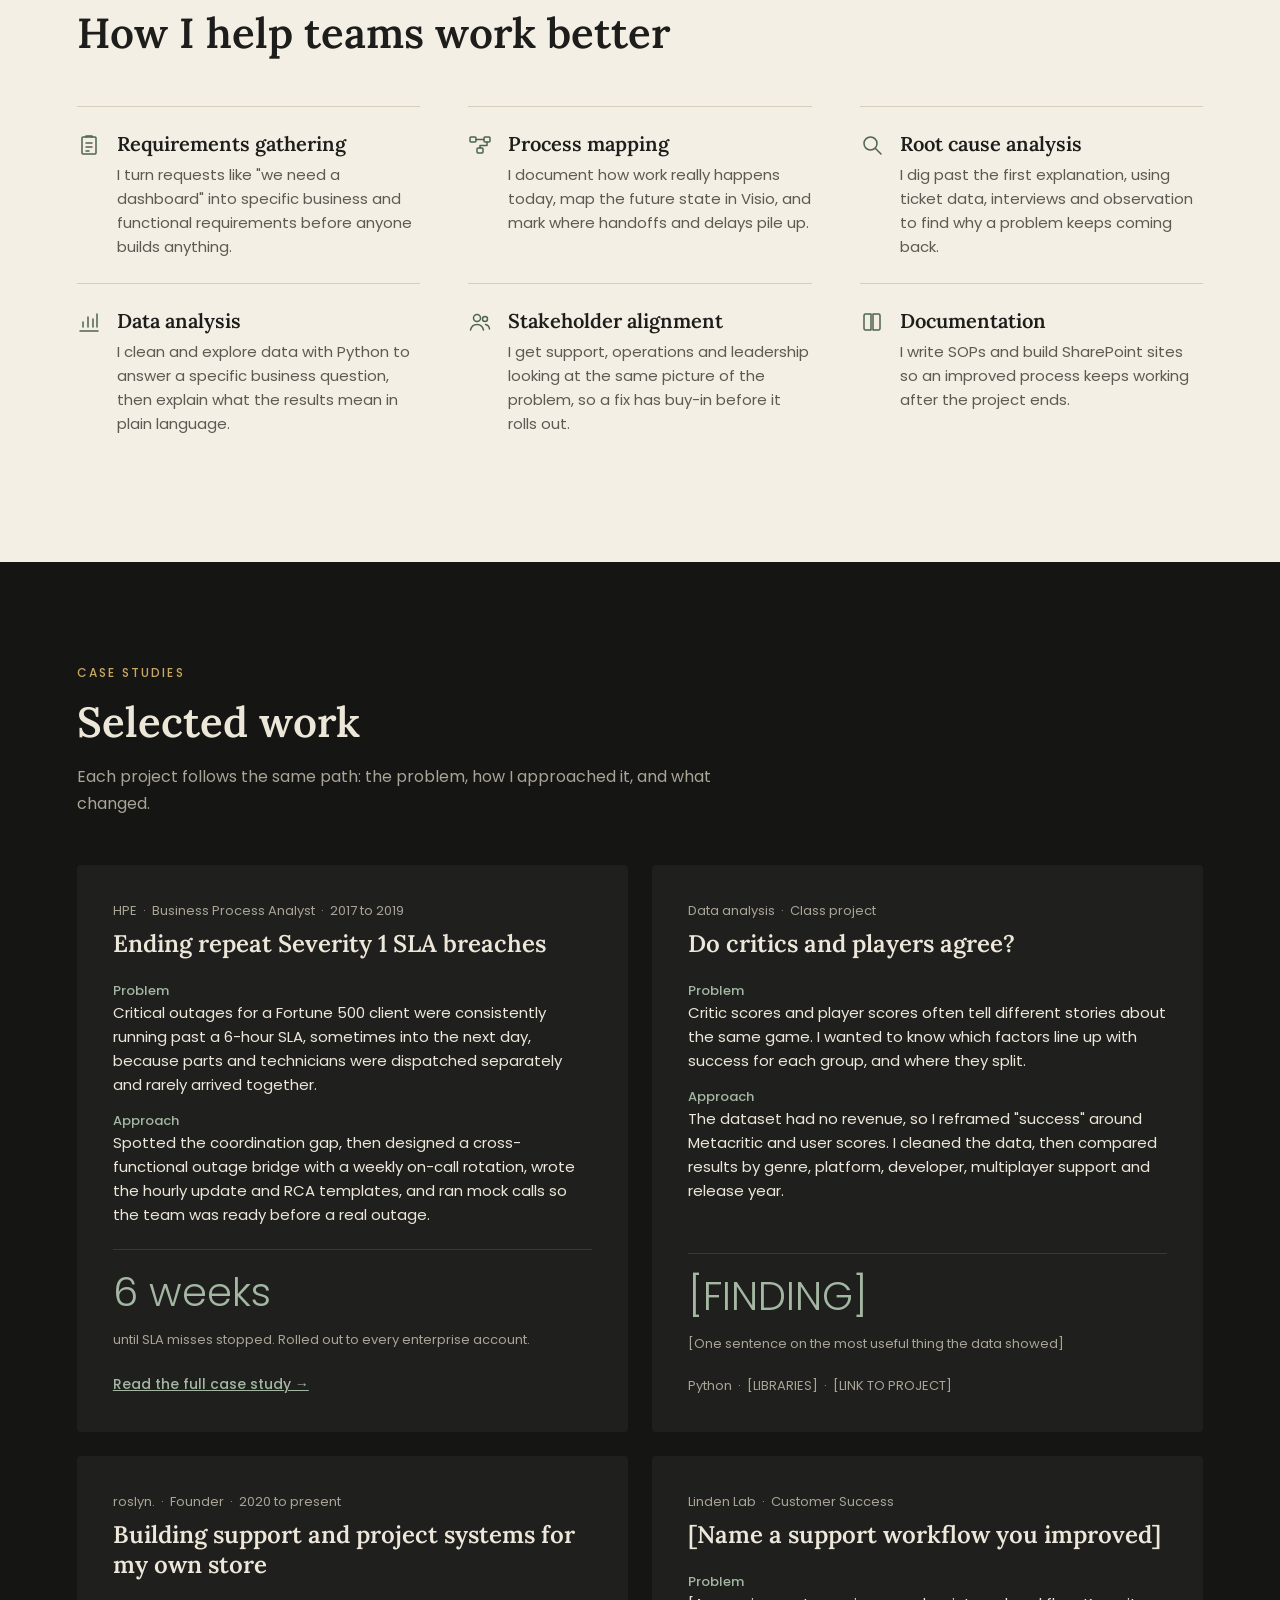
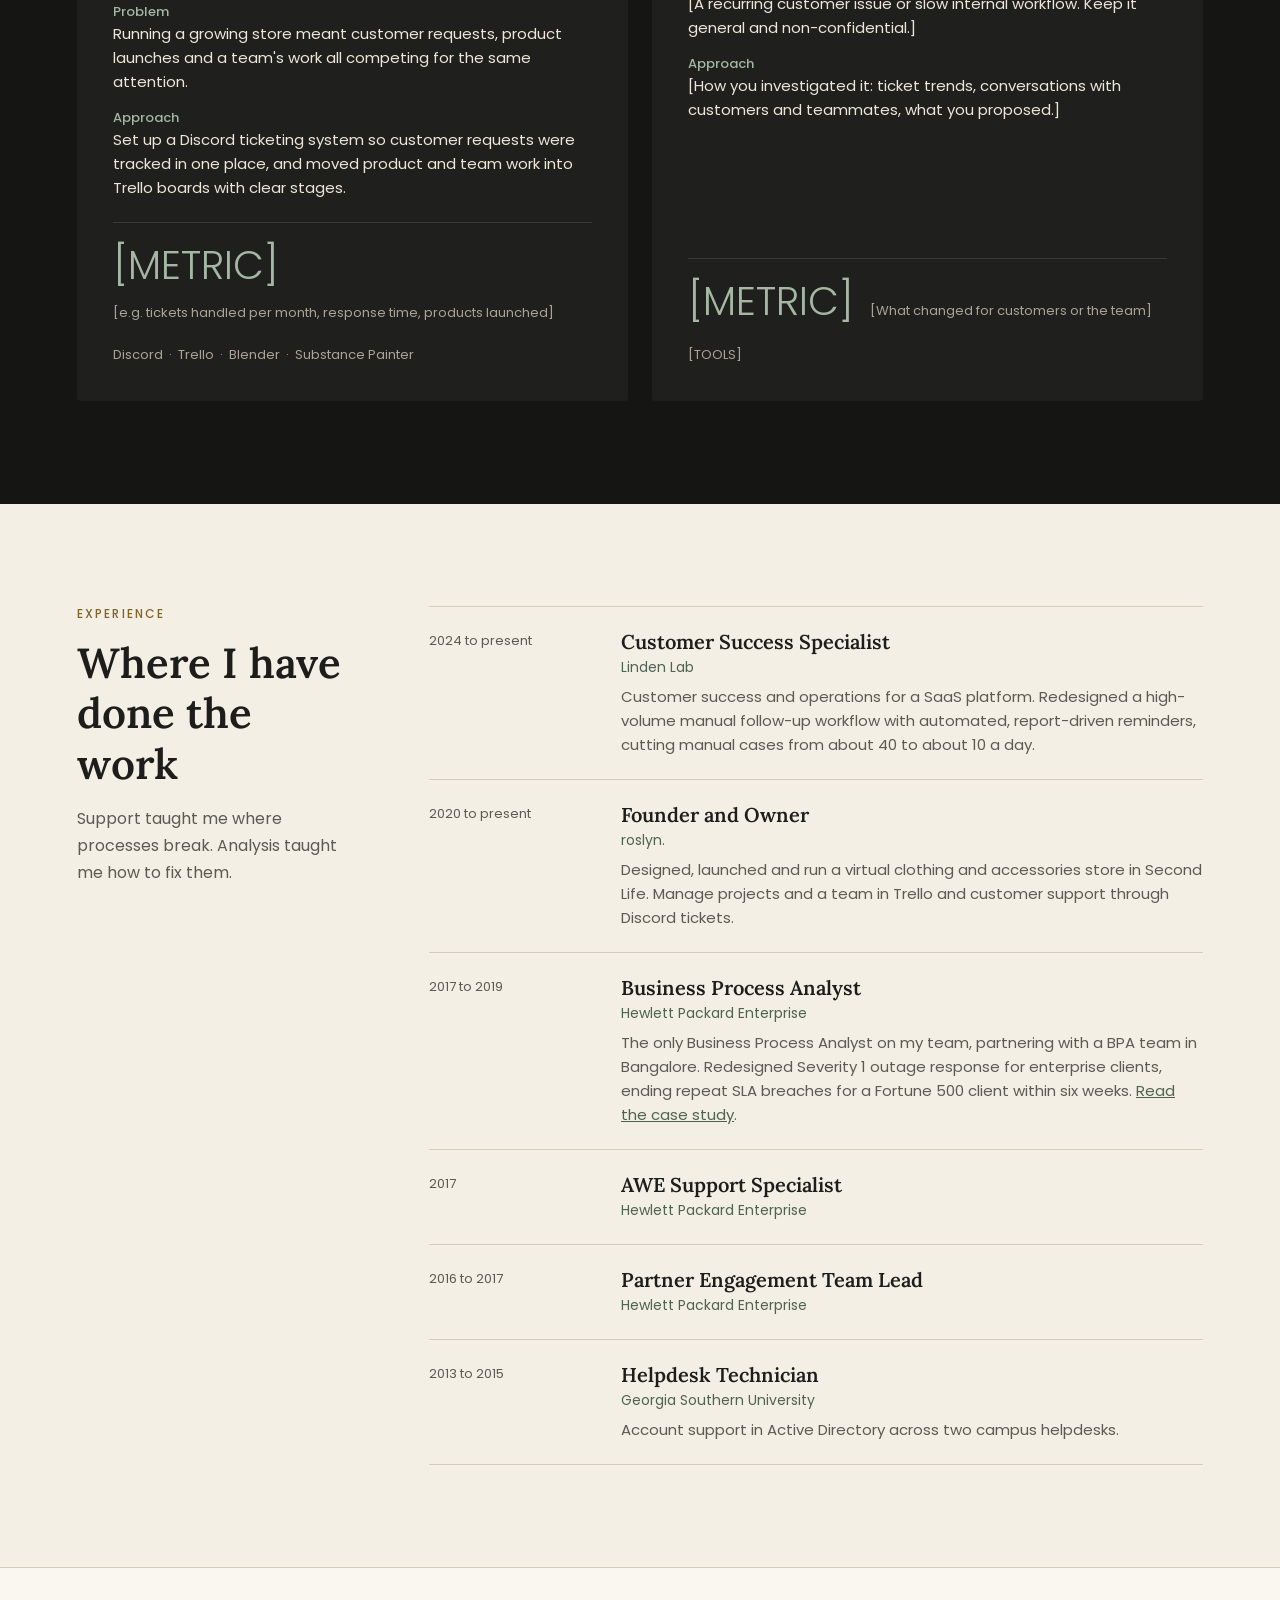
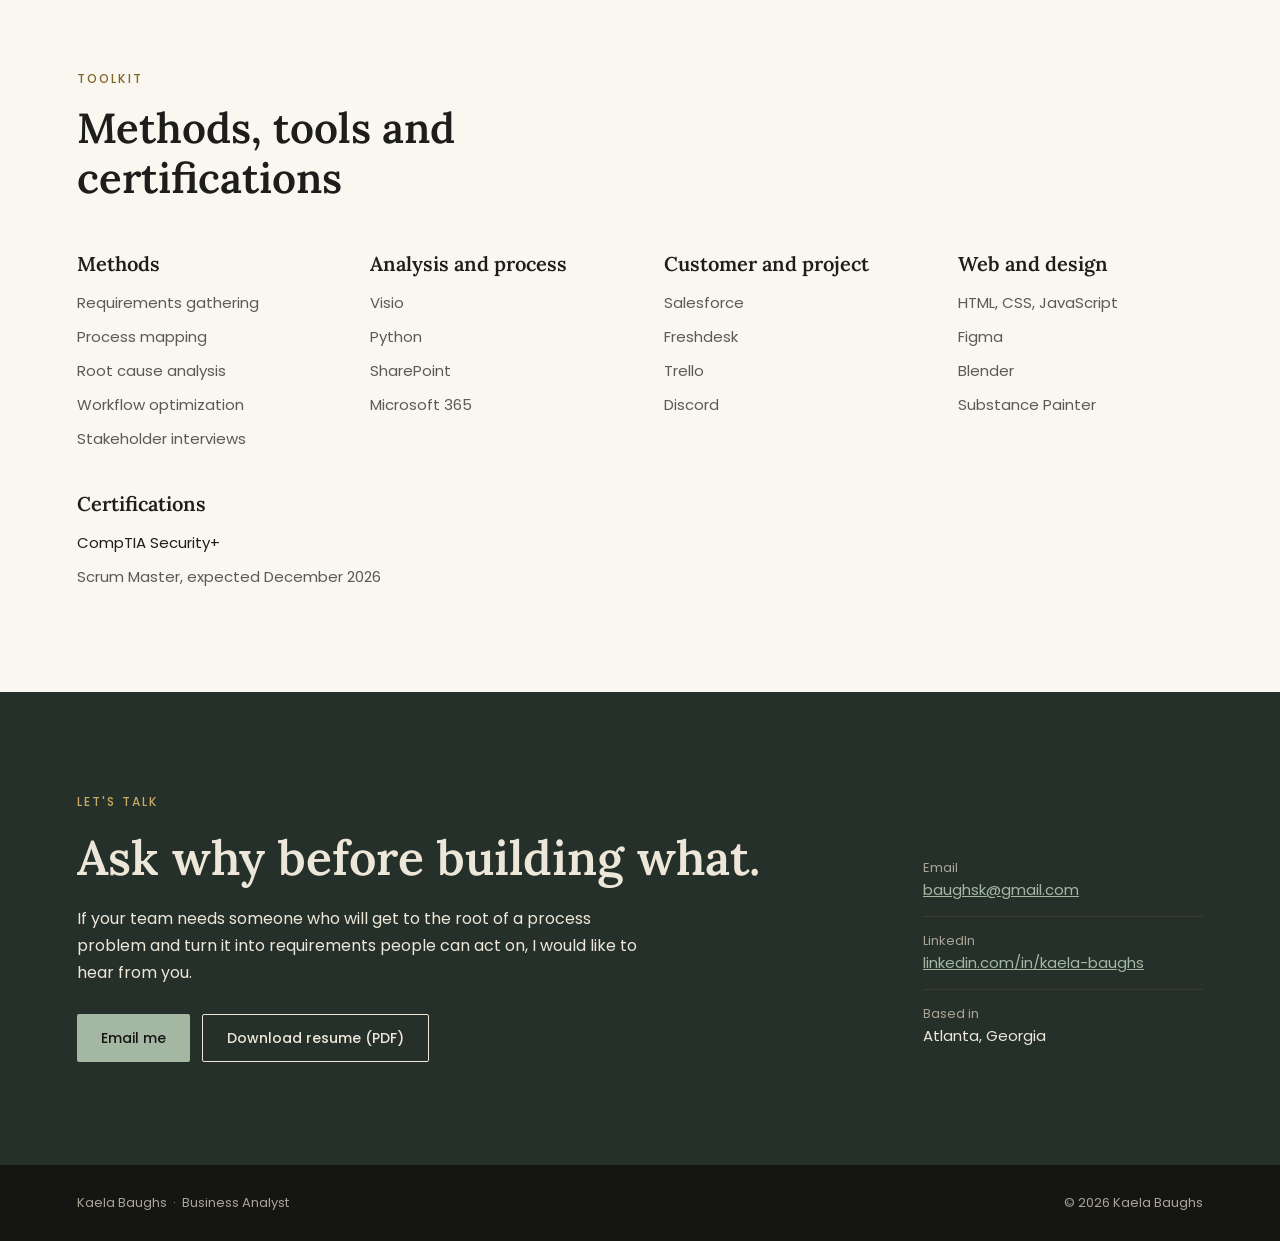
==== commit 8b81be9e: "Add resume PDF, link LinkedIn, fill Linden Lab experience Co-Authored-By: Claude Opus 5.5 <noreply@a" ====
--- a/index.html
+++ b/index.html
@@ -71,7 +71,7 @@
       <div class="details">
         <div><p class="small muted">Location</p><p>Atlanta, Georgia</p></div>
         <div><p class="small muted">Email</p><p><a href="mailto:baughsk@gmail.com">baughsk@gmail.com</a></p></div>
-        <div><p class="small muted">LinkedIn</p><p><a href="https://www.linkedin.com/in/kaela-baughs/" target="_blank">linkedin.com/in/kaela-baughs/</a></p></div>
+        <div><p class="small muted">LinkedIn</p><p><a href="https://www.linkedin.com/in/kaela-baughs" target="_blank" rel="noopener">linkedin.com/in/kaela-baughs</a></p></div>
         <div><p class="small muted">Education</p><p>Bachelor's in Information Technology, expected Fall 2027</p></div>
       </div>
     </div>
@@ -183,7 +183,7 @@
       <p class="lead muted">Support taught me where processes break. Analysis taught me how to fix them.</p>
     </div>
     <ol class="timeline">
-      <li><p class="dates">[START YEAR] to present</p><div class="role"><h3 class="card-title">Customer Success Specialist</h3><p class="company">Linden Lab</p><p class="summary">Remote customer success and technical support. [One non-confidential highlight.]</p></div></li>
+      <li><p class="dates">2024 to present</p><div class="role"><h3 class="card-title">Customer Success Specialist</h3><p class="company">Linden Lab</p><p class="summary">Customer success and operations for a SaaS platform. Redesigned a high-volume manual follow-up workflow with automated, report-driven reminders, cutting manual cases from about 40 to about 10 a day.</p></div></li>
       <li><p class="dates">2020 to present</p><div class="role"><h3 class="card-title">Founder and Owner</h3><p class="company">roslyn.</p><p class="summary">Designed, launched and run a virtual clothing and accessories store in Second Life. Manage projects and a team in Trello and customer support through Discord tickets.</p></div></li>
       <li><p class="dates">2017 to 2019</p><div class="role"><h3 class="card-title">Business Process Analyst</h3><p class="company">Hewlett Packard Enterprise</p><p class="summary">The only Business Process Analyst on my team, partnering with a BPA team in Bangalore. Redesigned Severity 1 outage response for enterprise clients, ending repeat SLA breaches for a Fortune 500 client within six weeks. <a href="outage-response.html">Read the case study</a>.</p></div></li>
       <li><p class="dates">2017</p><div class="role"><h3 class="card-title">AWE Support Specialist</h3><p class="company">Hewlett Packard Enterprise</p></div></li>
@@ -219,13 +219,12 @@
       <p class="lead contact-intro">If your team needs someone who will get to the root of a process problem and turn it into requirements people can act on, I would like to hear from you.</p>
       <div class="button-row">
         <a href="mailto:baughsk@gmail.com" class="button button-primary">Email me</a>
-        <!-- Point this at your resume file, for example href="assets/kaela-baughs-resume.pdf" -->
-        <a href="#top" class="button button-outline">Download resume [LINK]</a>
+        <a href="assets/kaela-baughs-resume.pdf" class="button button-outline" target="_blank" rel="noopener">Download resume (PDF)</a>
       </div>
     </div>
     <div class="details">
       <div><p class="small muted">Email</p><p><a href="mailto:baughsk@gmail.com">baughsk@gmail.com</a></p></div>
-      <div><p class="small muted">LinkedIn</p><p>[LINKEDIN URL]</p></div>
+      <div><p class="small muted">LinkedIn</p><p><a href="https://www.linkedin.com/in/kaela-baughs" target="_blank" rel="noopener">linkedin.com/in/kaela-baughs</a></p></div>
       <div><p class="small muted">Based in</p><p>Atlanta, Georgia</p></div>
     </div>
   </div>
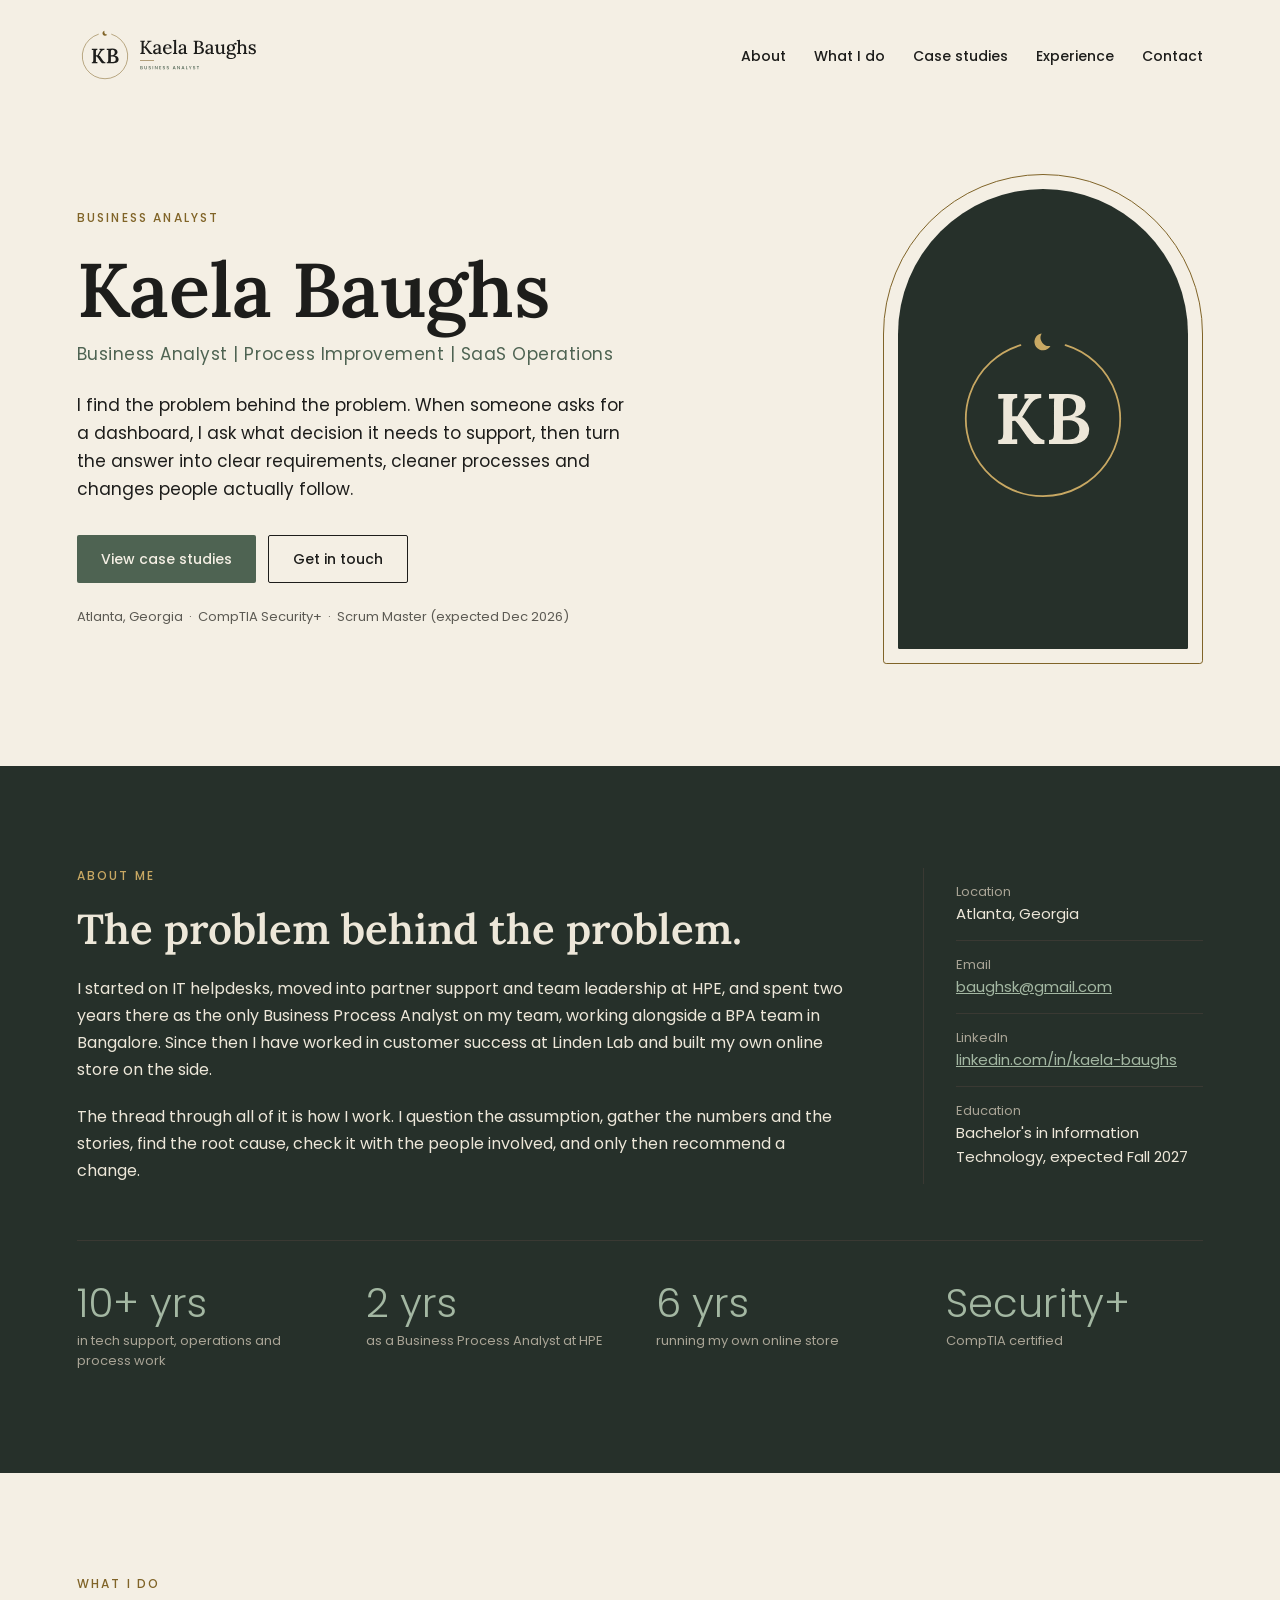
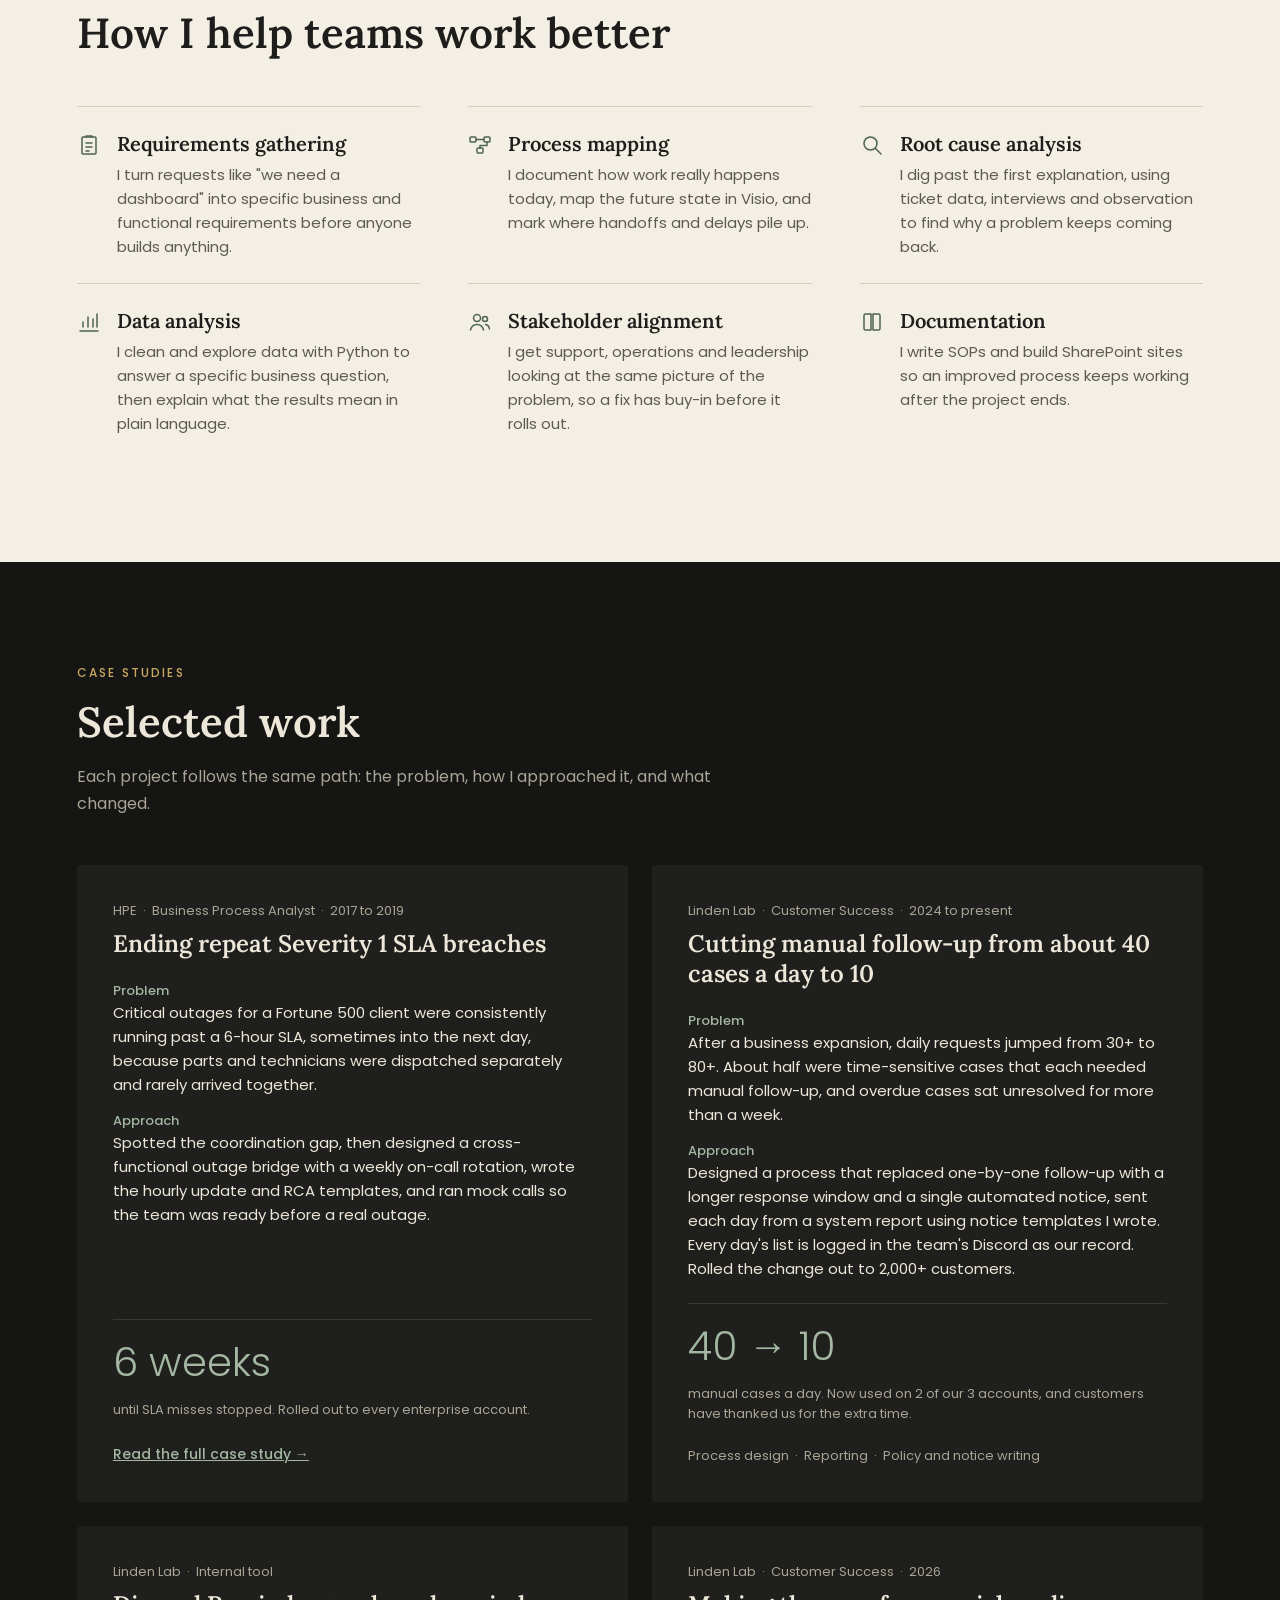
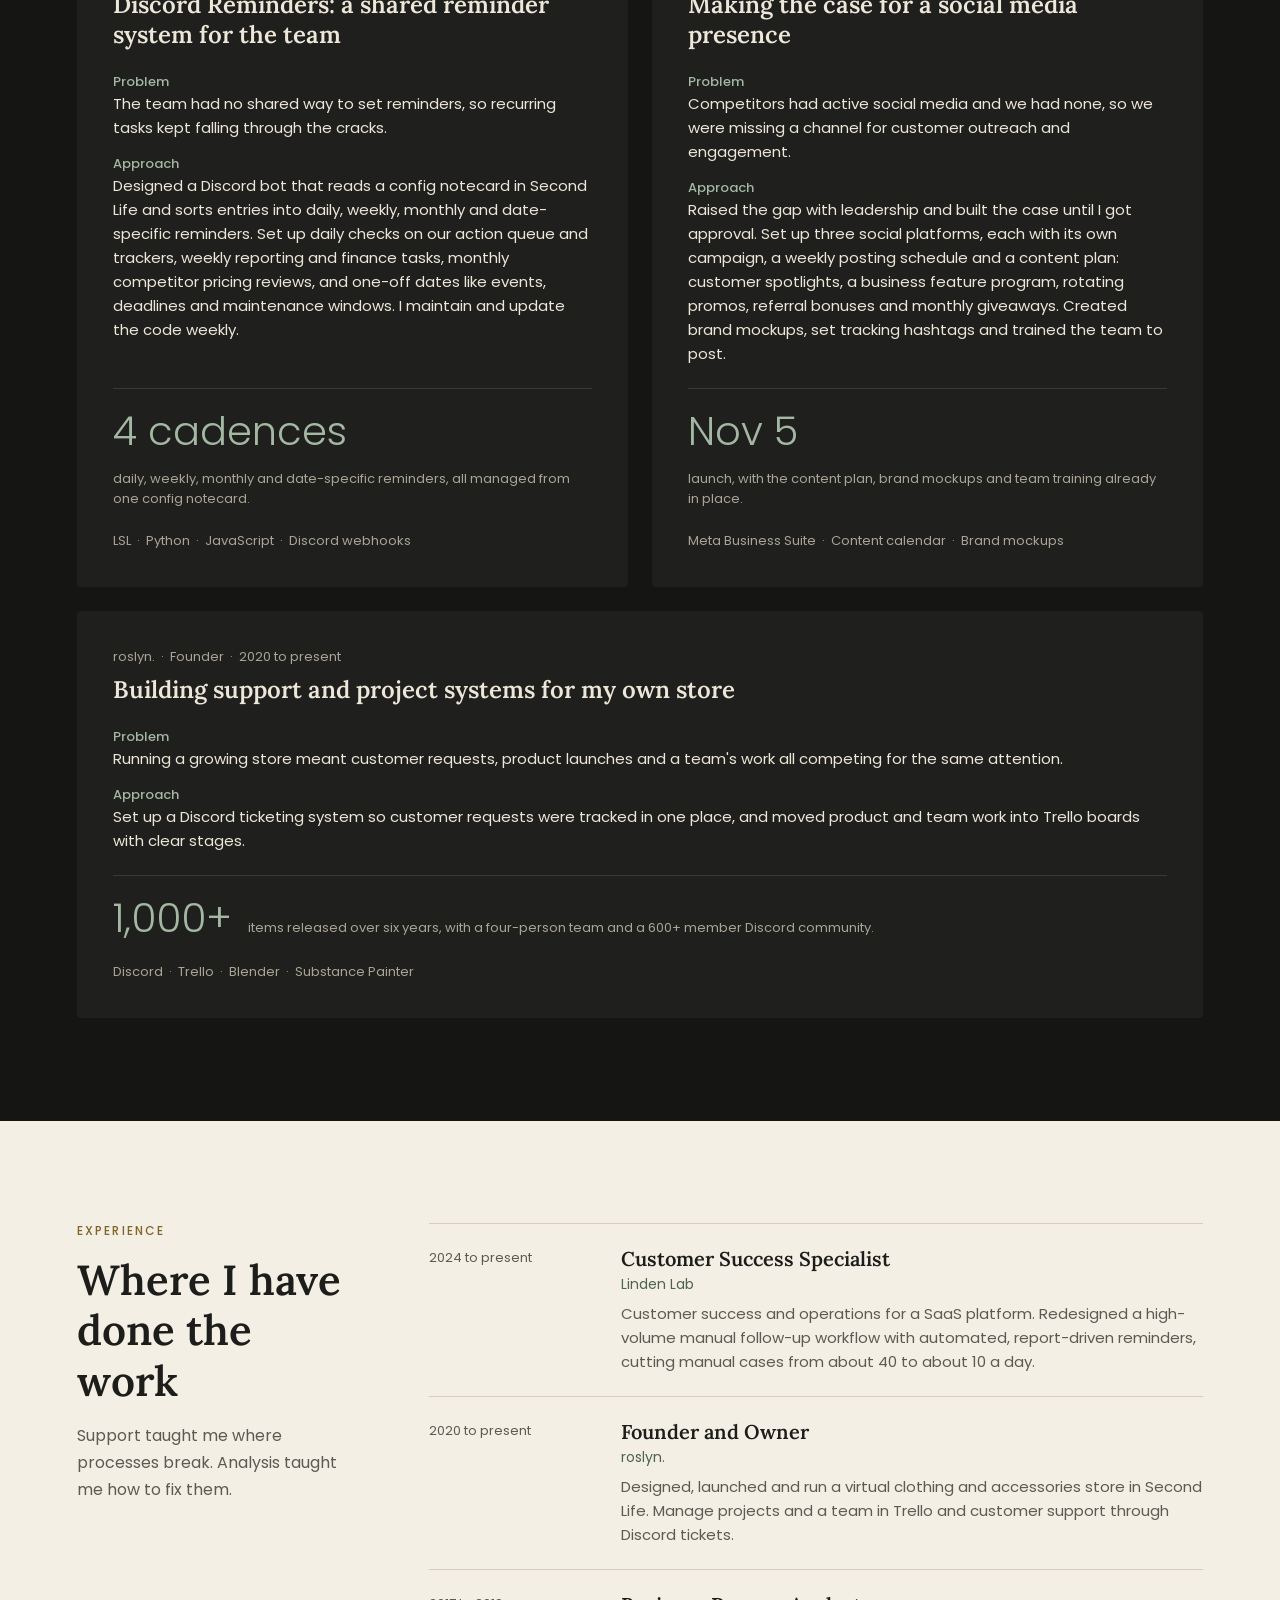
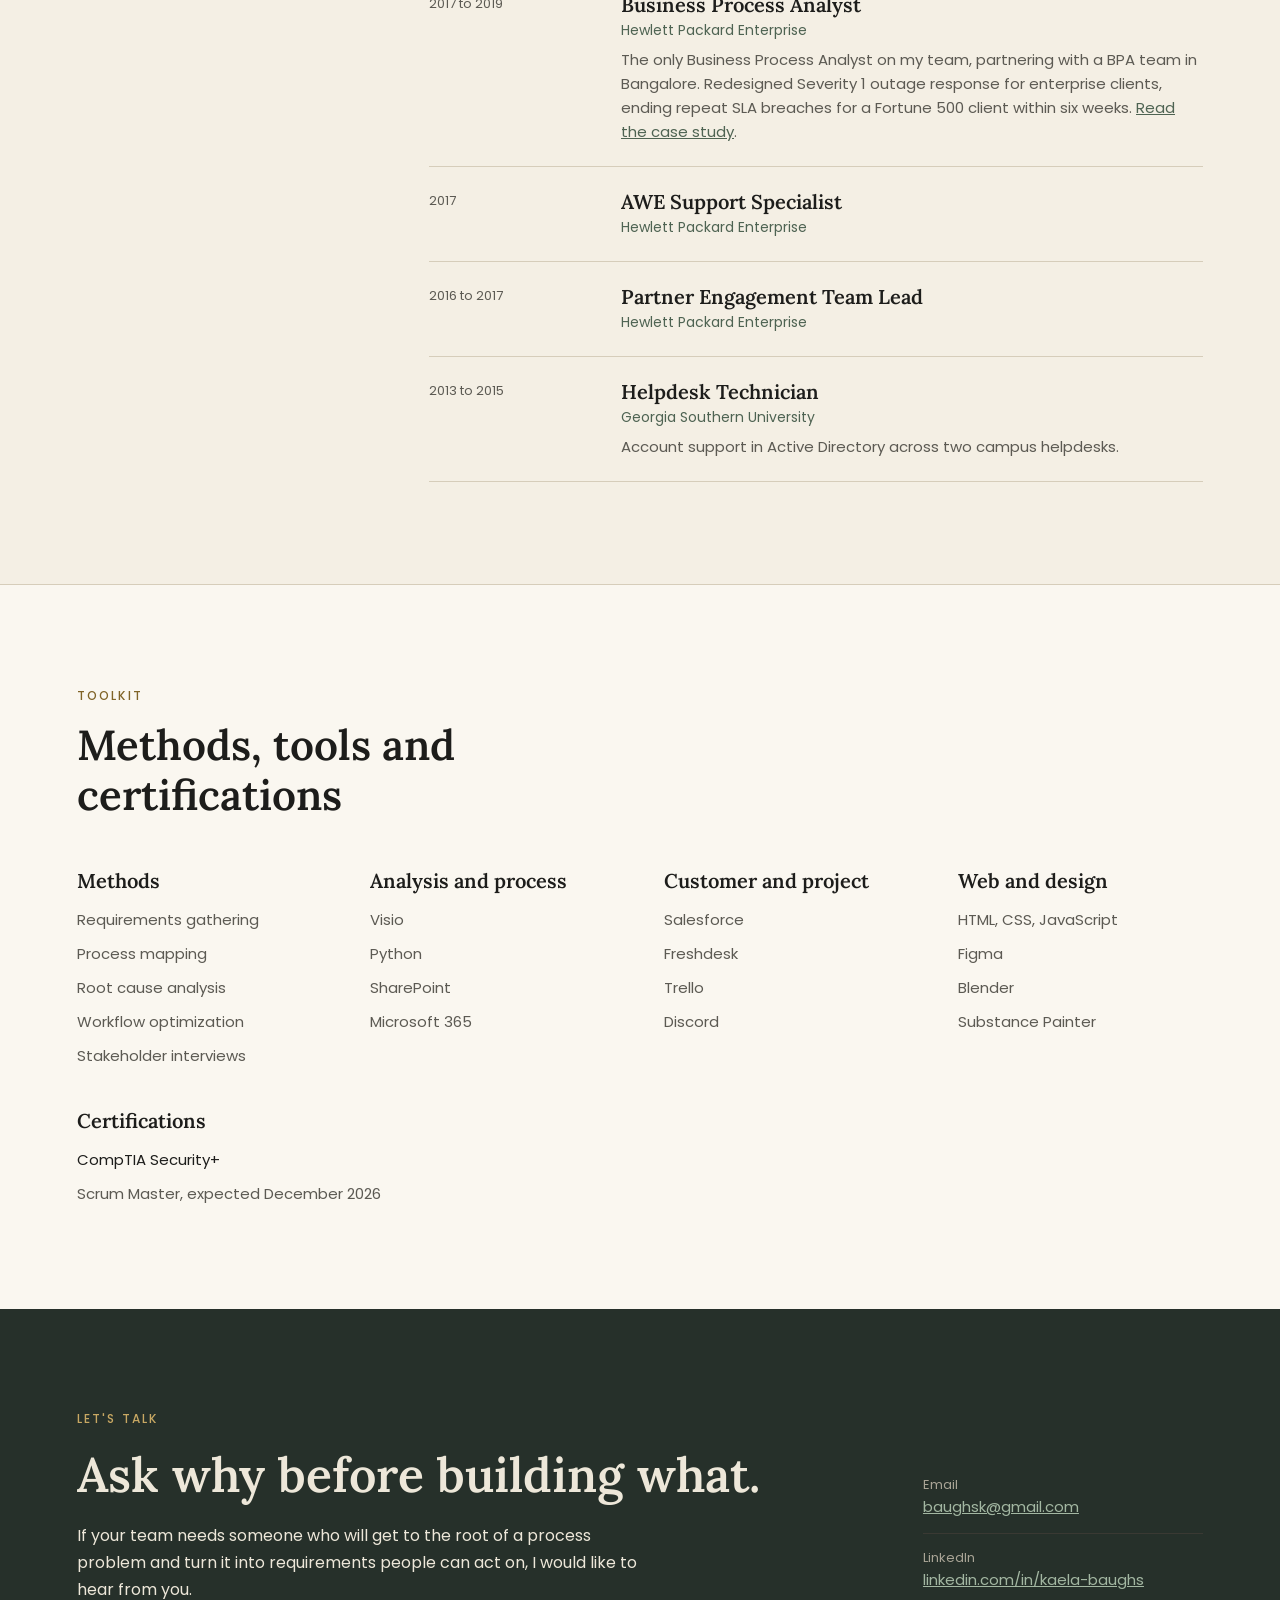
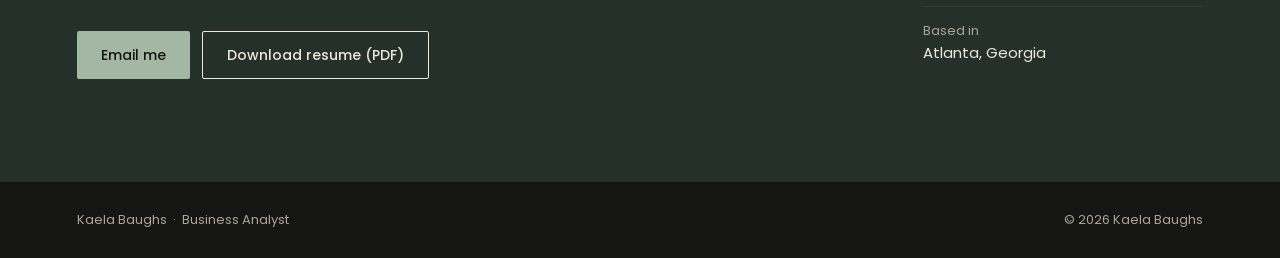
==== commit e5c0ce7e: "Fill in case study cards and add monogram to hero Co-Authored-By: Claude Opus 5.5 <noreply@anthropic" ====
--- a/index.html
+++ b/index.html
@@ -48,10 +48,9 @@
     <div class="hero-photo">
       <div class="arch-frame">
         <div class="arch">
-          <!-- Replace the two lines below with your photo, for example:
+          <!-- To add a photo later, replace the line below with:
                <img src="assets/portrait.jpg" alt="Kaela Baughs"> -->
-          <p class="eyebrow" style="color: inherit">[YOUR PHOTO]</p>
-          <p class="small">Portrait, about 4:5</p>
+          <img src="assets/monogram-dark.svg" alt="" class="arch-monogram" width="190" height="190">
         </div>
       </div>
     </div>
@@ -141,13 +140,33 @@
       </article>
 
       <article class="case">
-        <div class="stack" style="gap: 8px"><p class="small muted">Data analysis &nbsp;·&nbsp; Class project</p><h3 class="case-title">Do critics and players agree?</h3></div>
-        <div class="stack" style="gap: 14px">
-          <div><p class="case-label">Problem</p><p>Critic scores and player scores often tell different stories about the same game. I wanted to know which factors line up with success for each group, and where they split.</p></div>
-          <div><p class="case-label">Approach</p><p>The dataset had no revenue, so I reframed "success" around Metacritic and user scores. I cleaned the data, then compared results by genre, platform, developer, multiplayer support and release year.</p></div>
-        </div>
-        <div class="case-result"><p class="stat">[FINDING]</p><p class="small muted">[One sentence on the most useful thing the data showed]</p></div>
-        <p class="small muted">Python &nbsp;·&nbsp; [LIBRARIES] &nbsp;·&nbsp; [LINK TO PROJECT]</p>
+        <div class="stack" style="gap: 8px"><p class="small muted">Linden Lab &nbsp;·&nbsp; Customer Success &nbsp;·&nbsp; 2024 to present</p><h3 class="case-title">Cutting manual follow-up from about 40 cases a day to 10</h3></div>
+        <div class="stack" style="gap: 14px">
+          <div><p class="case-label">Problem</p><p>After a business expansion, daily requests jumped from 30+ to 80+. About half were time-sensitive cases that each needed manual follow-up, and overdue cases sat unresolved for more than a week.</p></div>
+          <div><p class="case-label">Approach</p><p>Designed a process that replaced one-by-one follow-up with a longer response window and a single automated notice, sent each day from a system report using notice templates I wrote. Every day's list is logged in the team's Discord as our record. Rolled the change out to 2,000+ customers.</p></div>
+        </div>
+        <div class="case-result"><p class="stat">40 &rarr; 10</p><p class="small muted">manual cases a day. Now used on 2 of our 3 accounts, and customers have thanked us for the extra time.</p></div>
+        <p class="small muted">Process design &nbsp;·&nbsp; Reporting &nbsp;·&nbsp; Policy and notice writing</p>
+      </article>
+
+      <article class="case">
+        <div class="stack" style="gap: 8px"><p class="small muted">Linden Lab &nbsp;·&nbsp; Internal tool</p><h3 class="case-title">Discord Reminders: a shared reminder system for the team</h3></div>
+        <div class="stack" style="gap: 14px">
+          <div><p class="case-label">Problem</p><p>The team had no shared way to set reminders, so recurring tasks kept falling through the cracks.</p></div>
+          <div><p class="case-label">Approach</p><p>Designed a Discord bot that reads a config notecard in Second Life and sorts entries into daily, weekly, monthly and date-specific reminders. Set up daily checks on our action queue and trackers, weekly reporting and finance tasks, monthly competitor pricing reviews, and one-off dates like events, deadlines and maintenance windows. I maintain and update the code weekly.</p></div>
+        </div>
+        <div class="case-result"><p class="stat">4 cadences</p><p class="small muted">daily, weekly, monthly and date-specific reminders, all managed from one config notecard.</p></div>
+        <p class="small muted">LSL &nbsp;·&nbsp; Python &nbsp;·&nbsp; JavaScript &nbsp;·&nbsp; Discord webhooks</p>
+      </article>
+
+      <article class="case">
+        <div class="stack" style="gap: 8px"><p class="small muted">Linden Lab &nbsp;·&nbsp; Customer Success &nbsp;·&nbsp; 2026</p><h3 class="case-title">Making the case for a social media presence</h3></div>
+        <div class="stack" style="gap: 14px">
+          <div><p class="case-label">Problem</p><p>Competitors had active social media and we had none, so we were missing a channel for customer outreach and engagement.</p></div>
+          <div><p class="case-label">Approach</p><p>Raised the gap with leadership and built the case until I got approval. Set up three social platforms, each with its own campaign, a weekly posting schedule and a content plan: customer spotlights, a business feature program, rotating promos, referral bonuses and monthly giveaways. Created brand mockups, set tracking hashtags and trained the team to post.</p></div>
+        </div>
+        <div class="case-result"><p class="stat">Nov 5</p><p class="small muted">launch, with the content plan, brand mockups and team training already in place.</p></div>
+        <p class="small muted">Meta Business Suite &nbsp;·&nbsp; Content calendar &nbsp;·&nbsp; Brand mockups</p>
       </article>
 
       <article class="case">
@@ -156,18 +175,8 @@
           <div><p class="case-label">Problem</p><p>Running a growing store meant customer requests, product launches and a team's work all competing for the same attention.</p></div>
           <div><p class="case-label">Approach</p><p>Set up a Discord ticketing system so customer requests were tracked in one place, and moved product and team work into Trello boards with clear stages.</p></div>
         </div>
-        <div class="case-result"><p class="stat">[METRIC]</p><p class="small muted">[e.g. tickets handled per month, response time, products launched]</p></div>
+        <div class="case-result"><p class="stat">1,000+</p><p class="small muted">items released over six years, with a four-person team and a 600+ member Discord community.</p></div>
         <p class="small muted">Discord &nbsp;·&nbsp; Trello &nbsp;·&nbsp; Blender &nbsp;·&nbsp; Substance Painter</p>
-      </article>
-
-      <article class="case">
-        <div class="stack" style="gap: 8px"><p class="small muted">Linden Lab &nbsp;·&nbsp; Customer Success</p><h3 class="case-title">[Name a support workflow you improved]</h3></div>
-        <div class="stack" style="gap: 14px">
-          <div><p class="case-label">Problem</p><p>[A recurring customer issue or slow internal workflow. Keep it general and non-confidential.]</p></div>
-          <div><p class="case-label">Approach</p><p>[How you investigated it: ticket trends, conversations with customers and teammates, what you proposed.]</p></div>
-        </div>
-        <div class="case-result"><p class="stat">[METRIC]</p><p class="small muted">[What changed for customers or the team]</p></div>
-        <p class="small muted">[TOOLS]</p>
       </article>
 
     </div>
--- a/styles.css
+++ b/styles.css
@@ -690,3 +690,10 @@
 }
 .theme-green a:focus-visible,
 .theme-dark a:focus-visible { outline-color: var(--dark-gold); }
+
+/* Monogram shown in the hero arch until a photo is added */
+.arch img.arch-monogram {
+  width: 190px;
+  height: 190px;
+  object-fit: contain;
+}
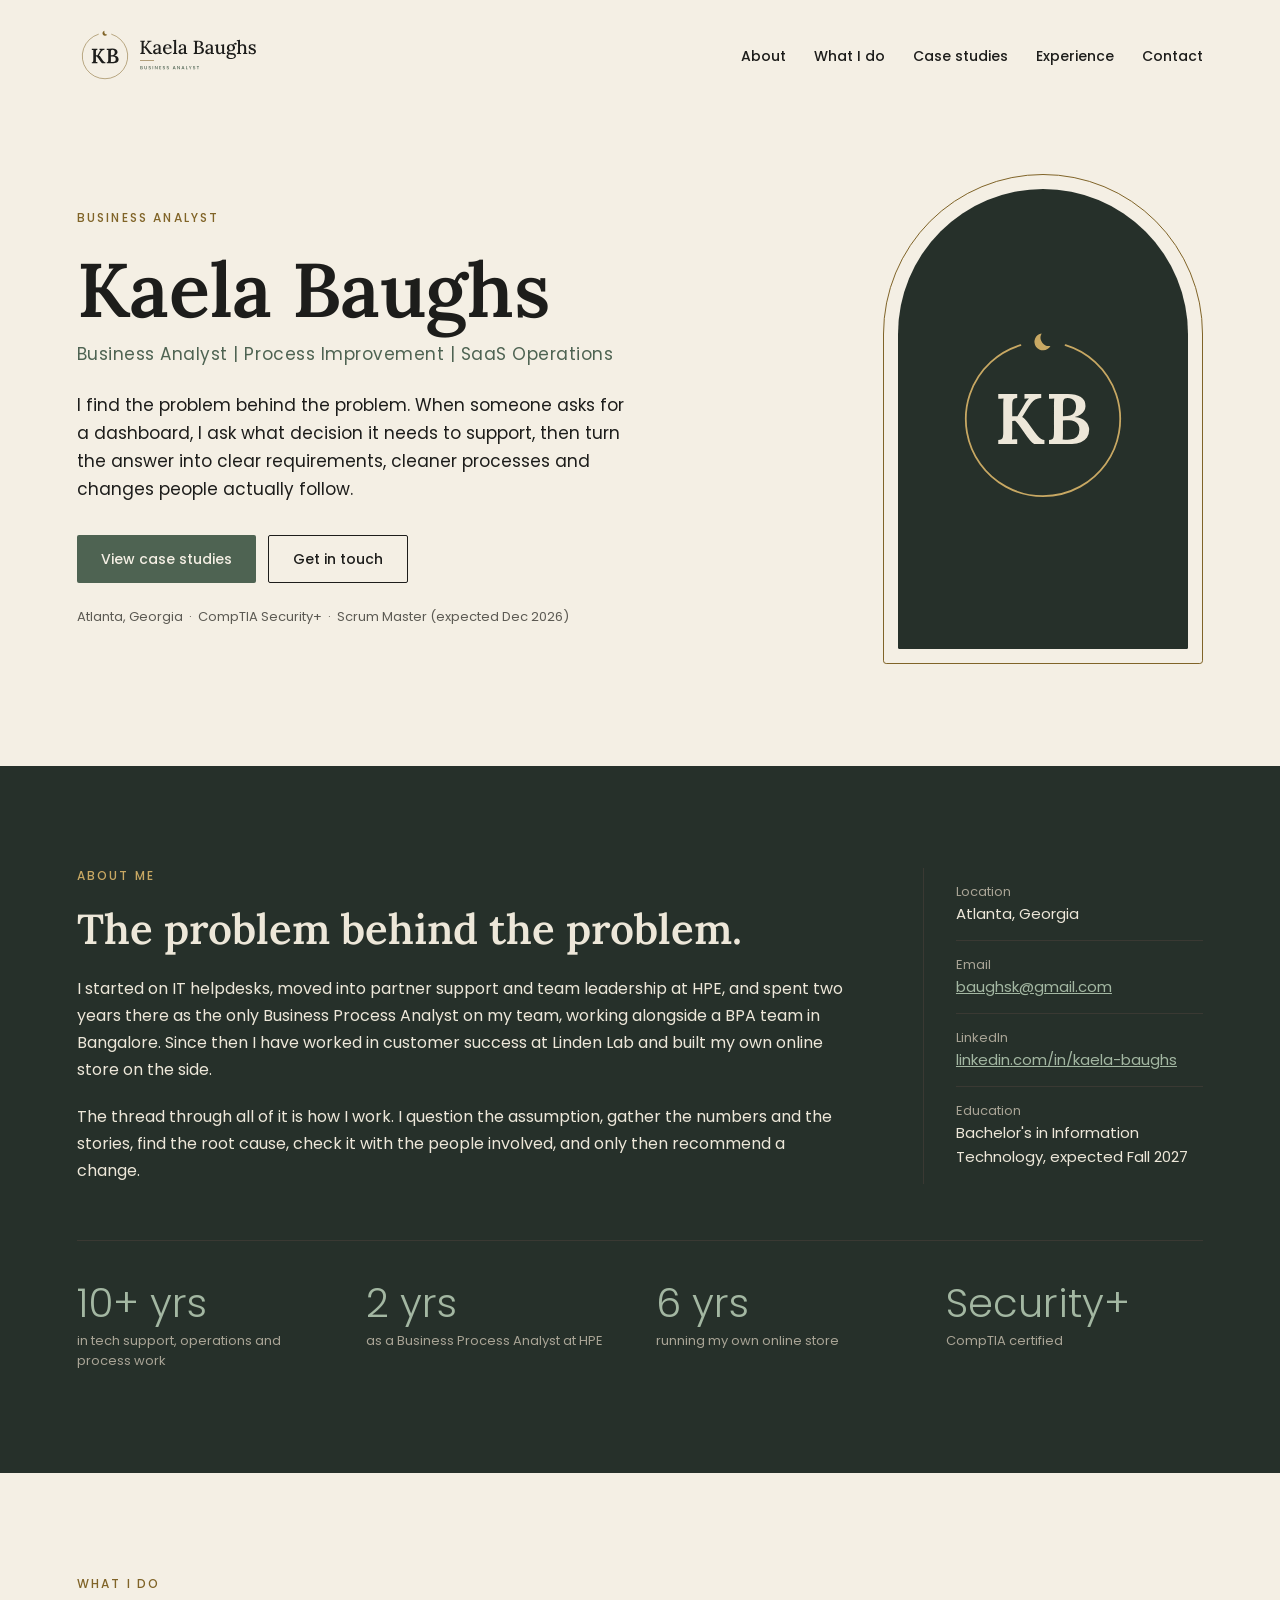
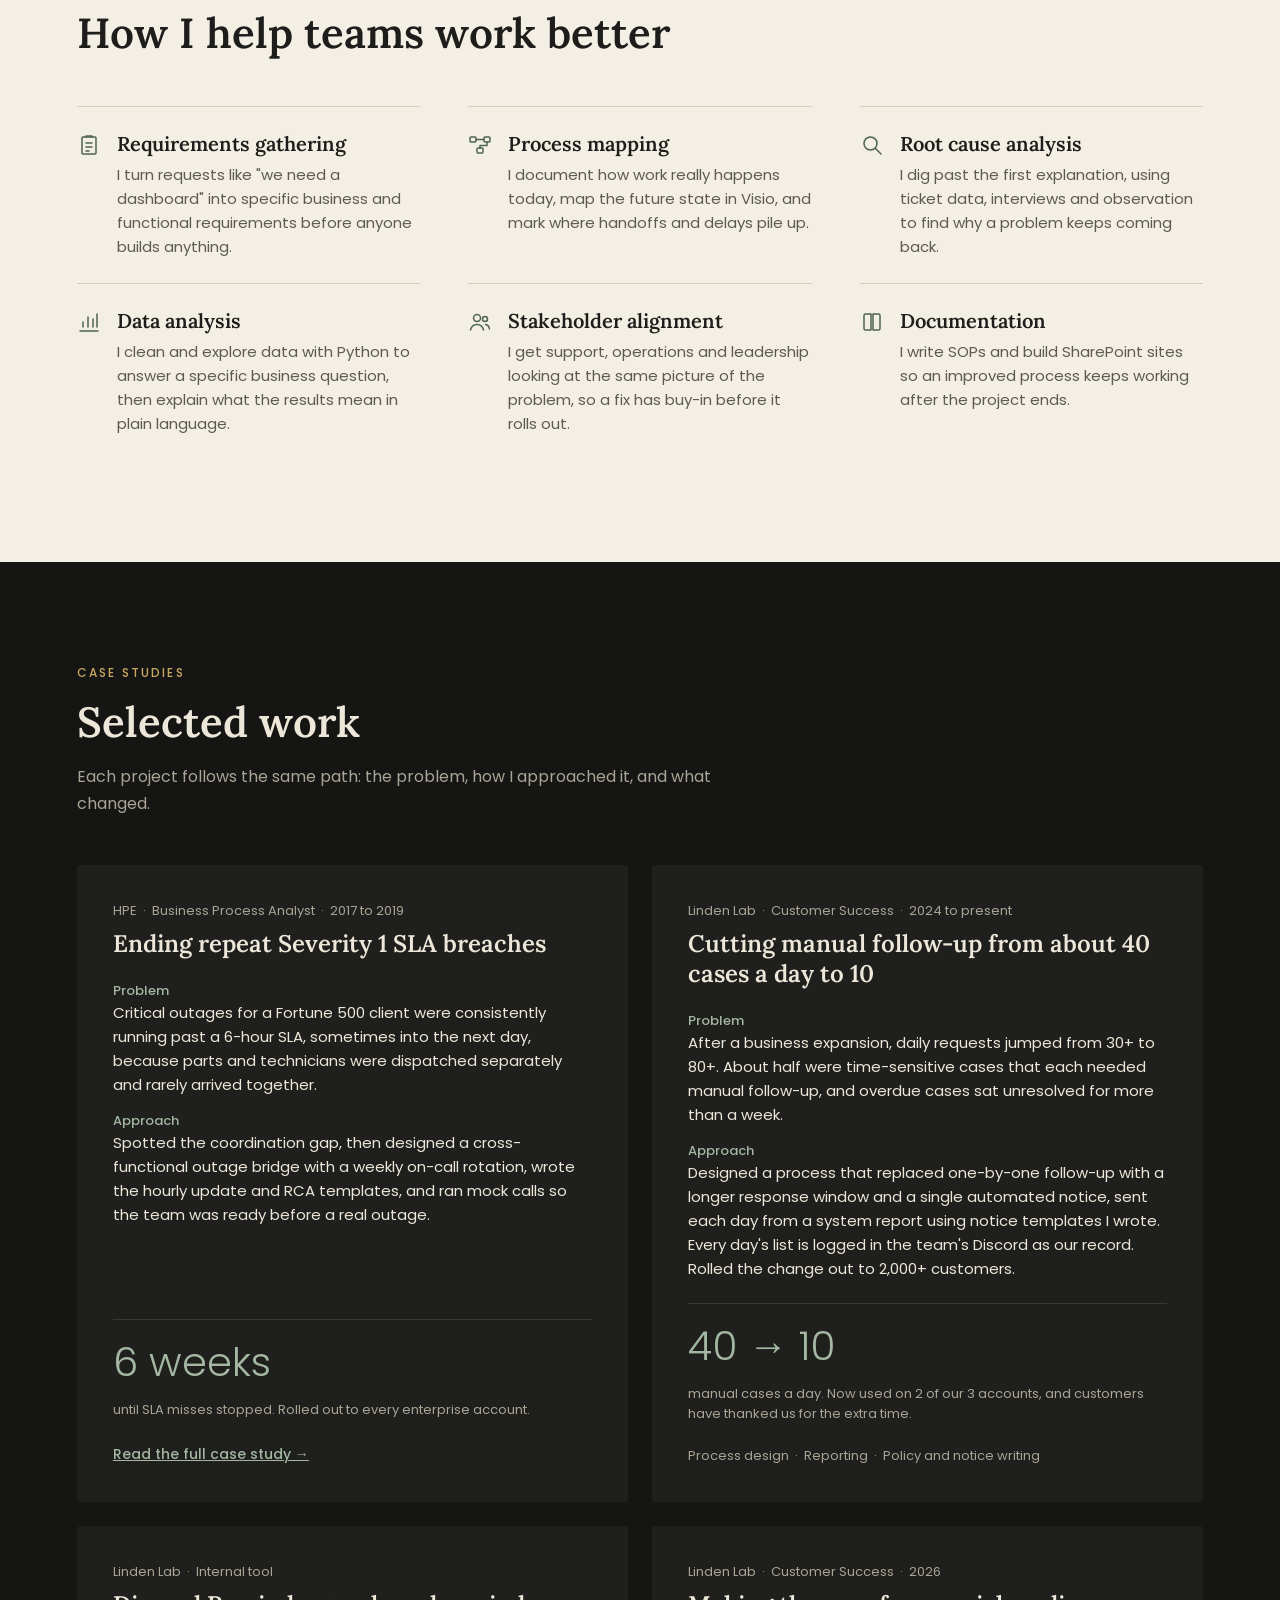
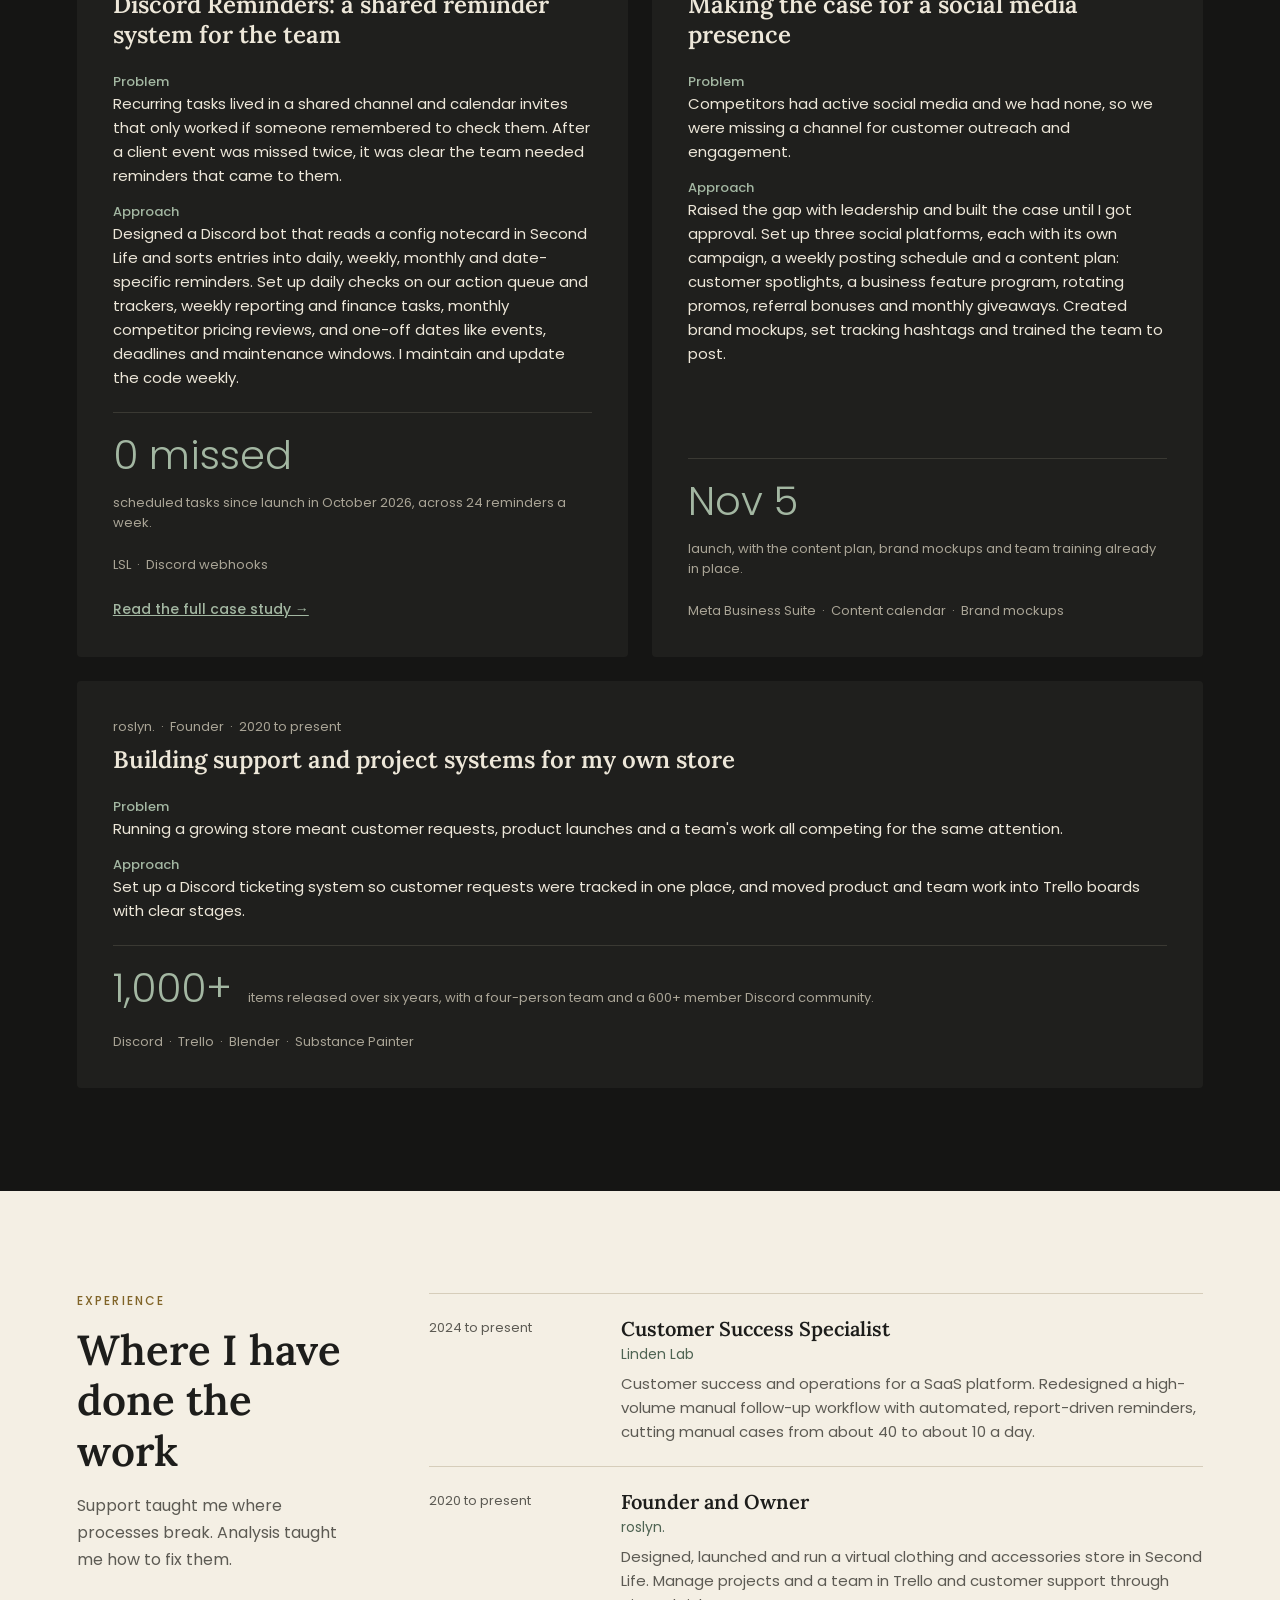
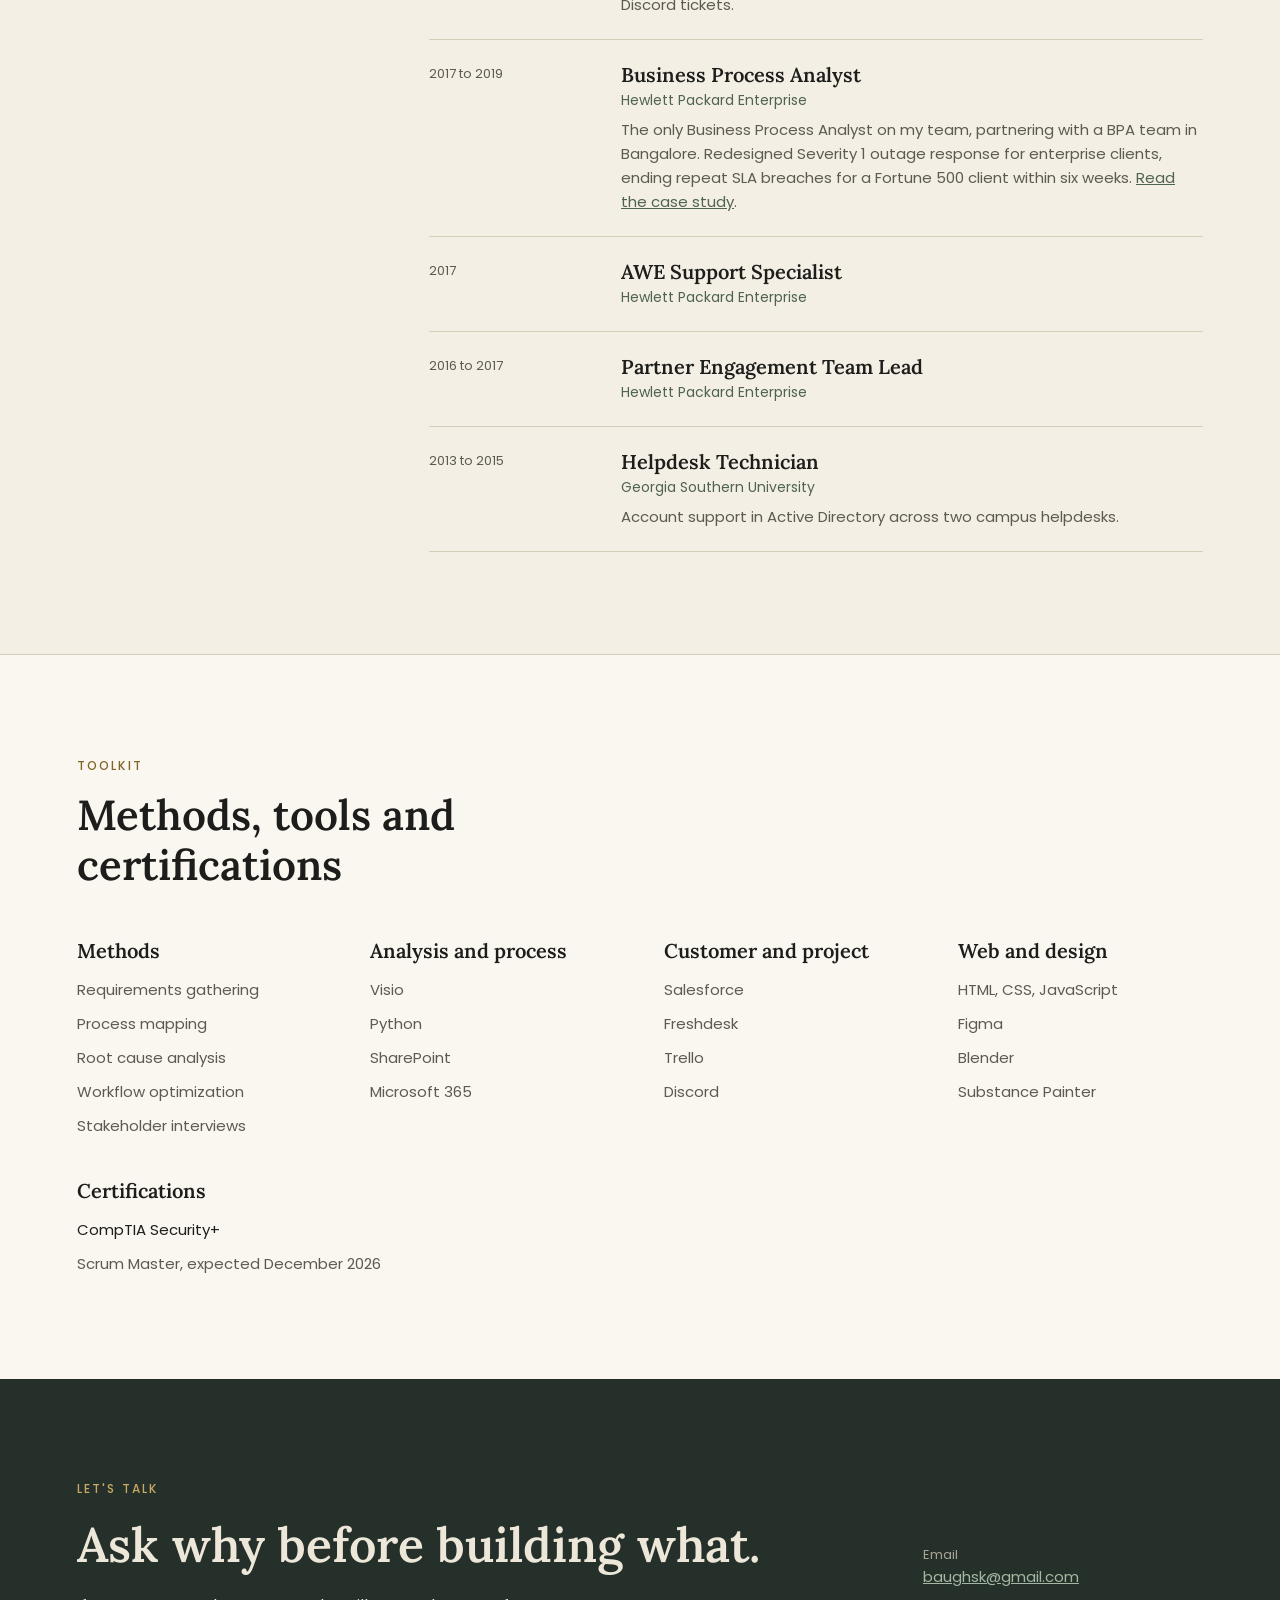
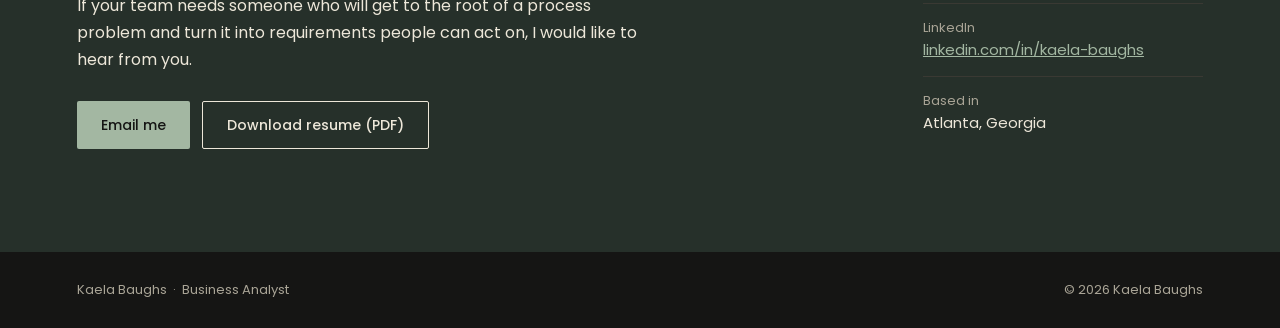
==== commit f059a719: "Update index.html" ====
--- a/index.html
+++ b/index.html
@@ -152,11 +152,12 @@
       <article class="case">
         <div class="stack" style="gap: 8px"><p class="small muted">Linden Lab &nbsp;·&nbsp; Internal tool</p><h3 class="case-title">Discord Reminders: a shared reminder system for the team</h3></div>
         <div class="stack" style="gap: 14px">
-          <div><p class="case-label">Problem</p><p>The team had no shared way to set reminders, so recurring tasks kept falling through the cracks.</p></div>
+          <div><p class="case-label">Problem</p><p>Recurring tasks lived in a shared channel and calendar invites that only worked if someone remembered to check them. After a client event was missed twice, it was clear the team needed reminders that came to them.</p></div>
           <div><p class="case-label">Approach</p><p>Designed a Discord bot that reads a config notecard in Second Life and sorts entries into daily, weekly, monthly and date-specific reminders. Set up daily checks on our action queue and trackers, weekly reporting and finance tasks, monthly competitor pricing reviews, and one-off dates like events, deadlines and maintenance windows. I maintain and update the code weekly.</p></div>
         </div>
-        <div class="case-result"><p class="stat">4 cadences</p><p class="small muted">daily, weekly, monthly and date-specific reminders, all managed from one config notecard.</p></div>
-        <p class="small muted">LSL &nbsp;·&nbsp; Python &nbsp;·&nbsp; JavaScript &nbsp;·&nbsp; Discord webhooks</p>
+        <div class="case-result"><p class="stat">0 missed</p><p class="small muted">scheduled tasks since launch in October 2026, across 24 reminders a week.</p></div>
+        <p class="small muted">LSL &nbsp;·&nbsp; Discord webhooks</p>
+        <p><a href="discord-reminders.html" class="case-link">Read the full case study &rarr;</a></p>
       </article>
 
       <article class="case">
--- a/styles.css
+++ b/styles.css
@@ -1,6 +1,4 @@
-/* Kaela Baughs portfolio
-   Colors, type and spacing come from the Kaela Baughs design system.
-   Change a value here once and it updates everywhere. */
+/* Welcome to my portfolio ♥ */
 
 :root {
   /* Light theme tokens */
@@ -666,6 +664,105 @@
 }
 .flow-split > p.small { flex-basis: 100%; padding-left: 41px; }
 
+/* "How it works" pipeline */
+
+.pipeline {
+  list-style: none;
+  margin: 8px 0 0;
+  padding: 0;
+  display: flex;
+  flex-wrap: wrap;
+  gap: 12px;
+}
+.pipeline li {
+  flex: 1 1 160px;
+  min-width: 0;
+  padding: 18px;
+  border: 1px solid var(--line);
+  border-radius: var(--radius-md);
+  background: var(--surface-raised);
+  display: flex;
+  flex-direction: column;
+  gap: 6px;
+}
+.pipeline-num {
+  width: 24px;
+  height: 24px;
+  border-radius: 50%;
+  display: inline-flex;
+  align-items: center;
+  justify-content: center;
+  font-size: 12px;
+  font-weight: 500;
+  background: var(--sage);
+  color: var(--on-sage);
+  margin-bottom: 4px;
+}
+
+/* Recreated chat example */
+
+.chat-mock {
+  background: var(--dark-surface);
+  color: var(--dark-ink);
+  border-radius: var(--radius-md);
+  padding: 8px 0;
+  font-size: 14px;
+  line-height: 21px;
+}
+.chat-msg {
+  display: flex;
+  gap: 14px;
+  padding: 12px 20px;
+  border-left: 2px solid var(--dark-gold);
+}
+.chat-msg + .chat-msg { margin-top: 4px; }
+.chat-avatar {
+  flex: none;
+  width: 36px;
+  height: 36px;
+  border-radius: 50%;
+  background: var(--dark-sage-soft);
+  color: var(--dark-sage);
+  display: inline-flex;
+  align-items: center;
+  justify-content: center;
+}
+.chat-content { flex: 1 1 0; min-width: 0; display: flex; flex-direction: column; gap: 4px; }
+.chat-meta { display: flex; flex-wrap: wrap; align-items: center; gap: 4px 8px; }
+.chat-name { font-weight: 500; color: var(--dark-sage); }
+.chat-tag {
+  font-size: 10px;
+  line-height: 14px;
+  font-weight: 500;
+  padding: 1px 5px;
+  border-radius: var(--radius-sm);
+  background: var(--dark-sage);
+  color: var(--dark-surface);
+}
+.chat-time { font-size: 12px; color: var(--dark-ink-muted); }
+.chat-title { font-weight: 500; }
+.chat-role {
+  font-weight: 400;
+  color: var(--dark-gold);
+  background: rgba(200, 168, 99, 0.12);
+  padding: 0 4px;
+  border-radius: var(--radius-sm);
+  white-space: nowrap;
+}
+.chat-list { margin: 0; padding-left: 20px; color: var(--dark-ink-muted); }
+.chat-reaction {
+  align-self: flex-start;
+  font-size: 12px;
+  padding: 0 8px;
+  border: 1px solid var(--dark-line);
+  border-radius: 10px;
+  color: var(--dark-sage);
+}
+
+@media (max-width: 480px) {
+  .chat-msg { padding: 12px 14px; gap: 10px; }
+}
+
 /* ---------- Footer ---------- */
 
 .site-footer {
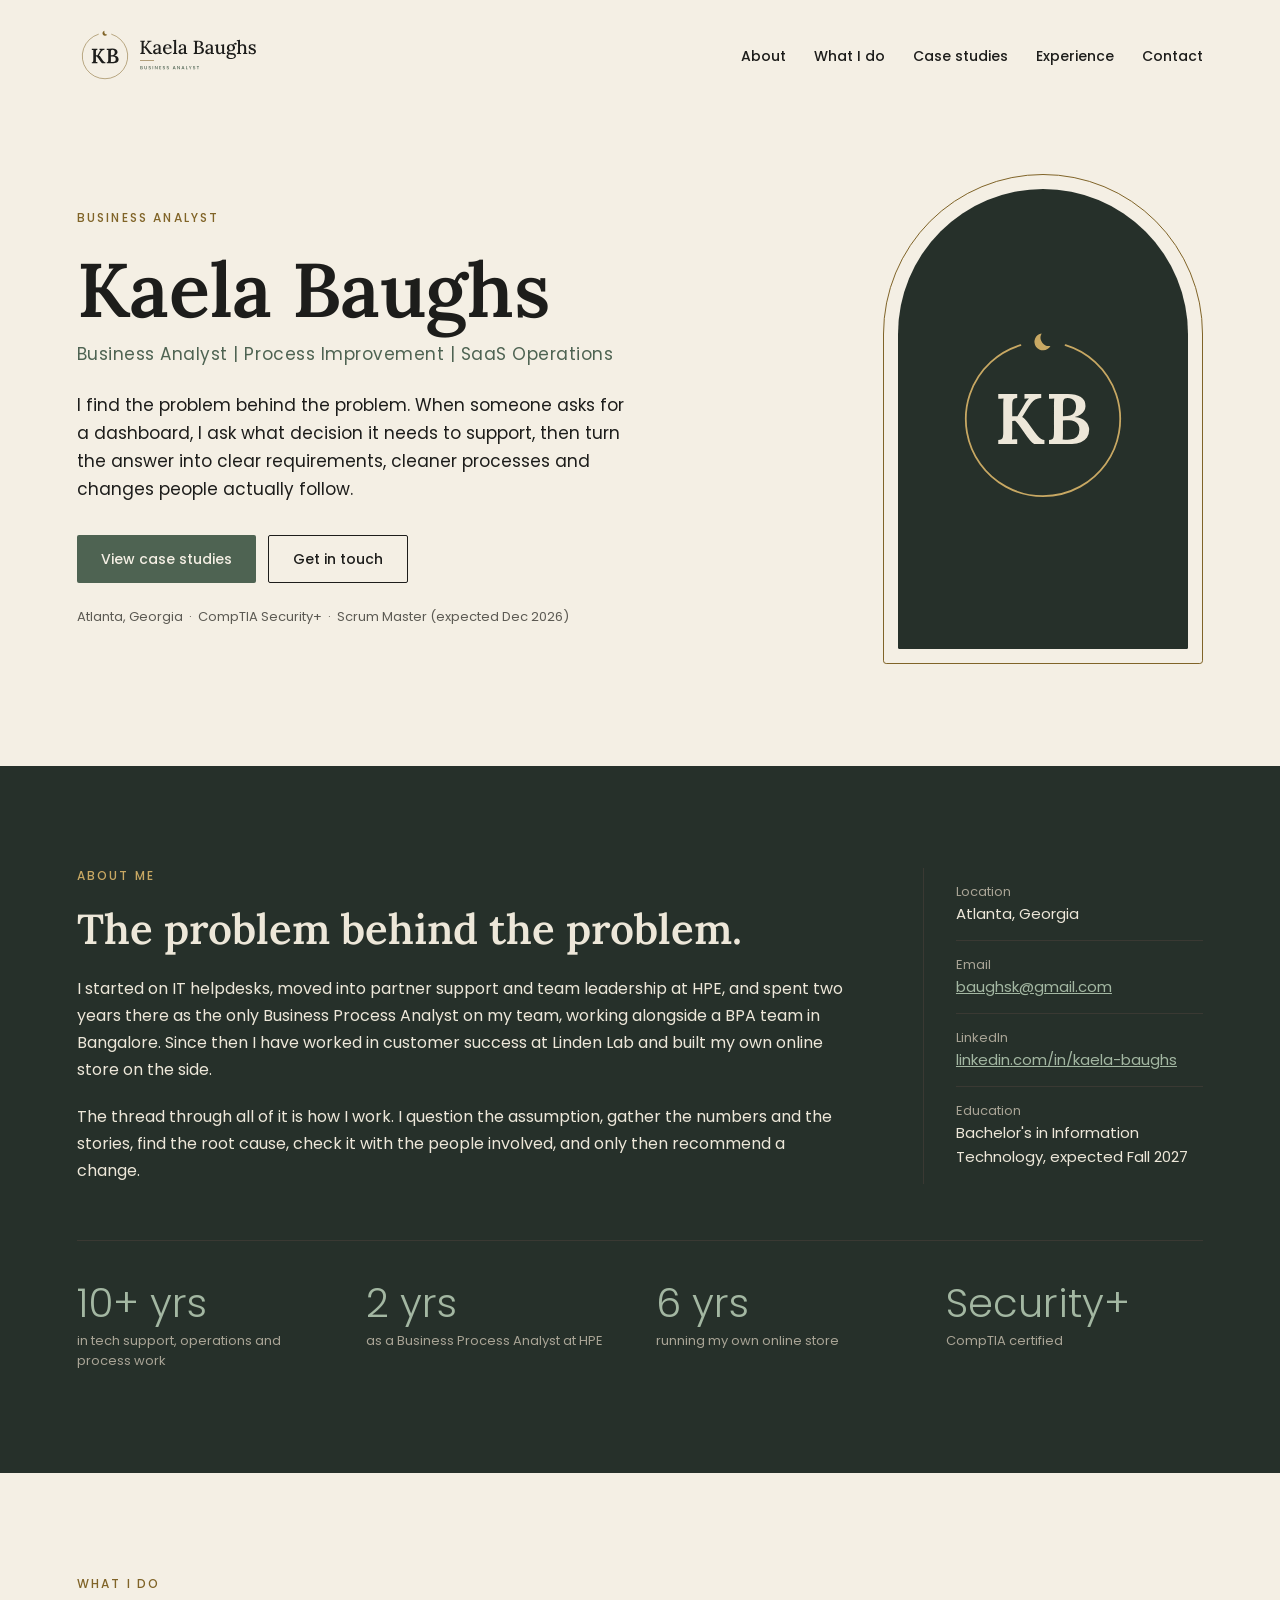
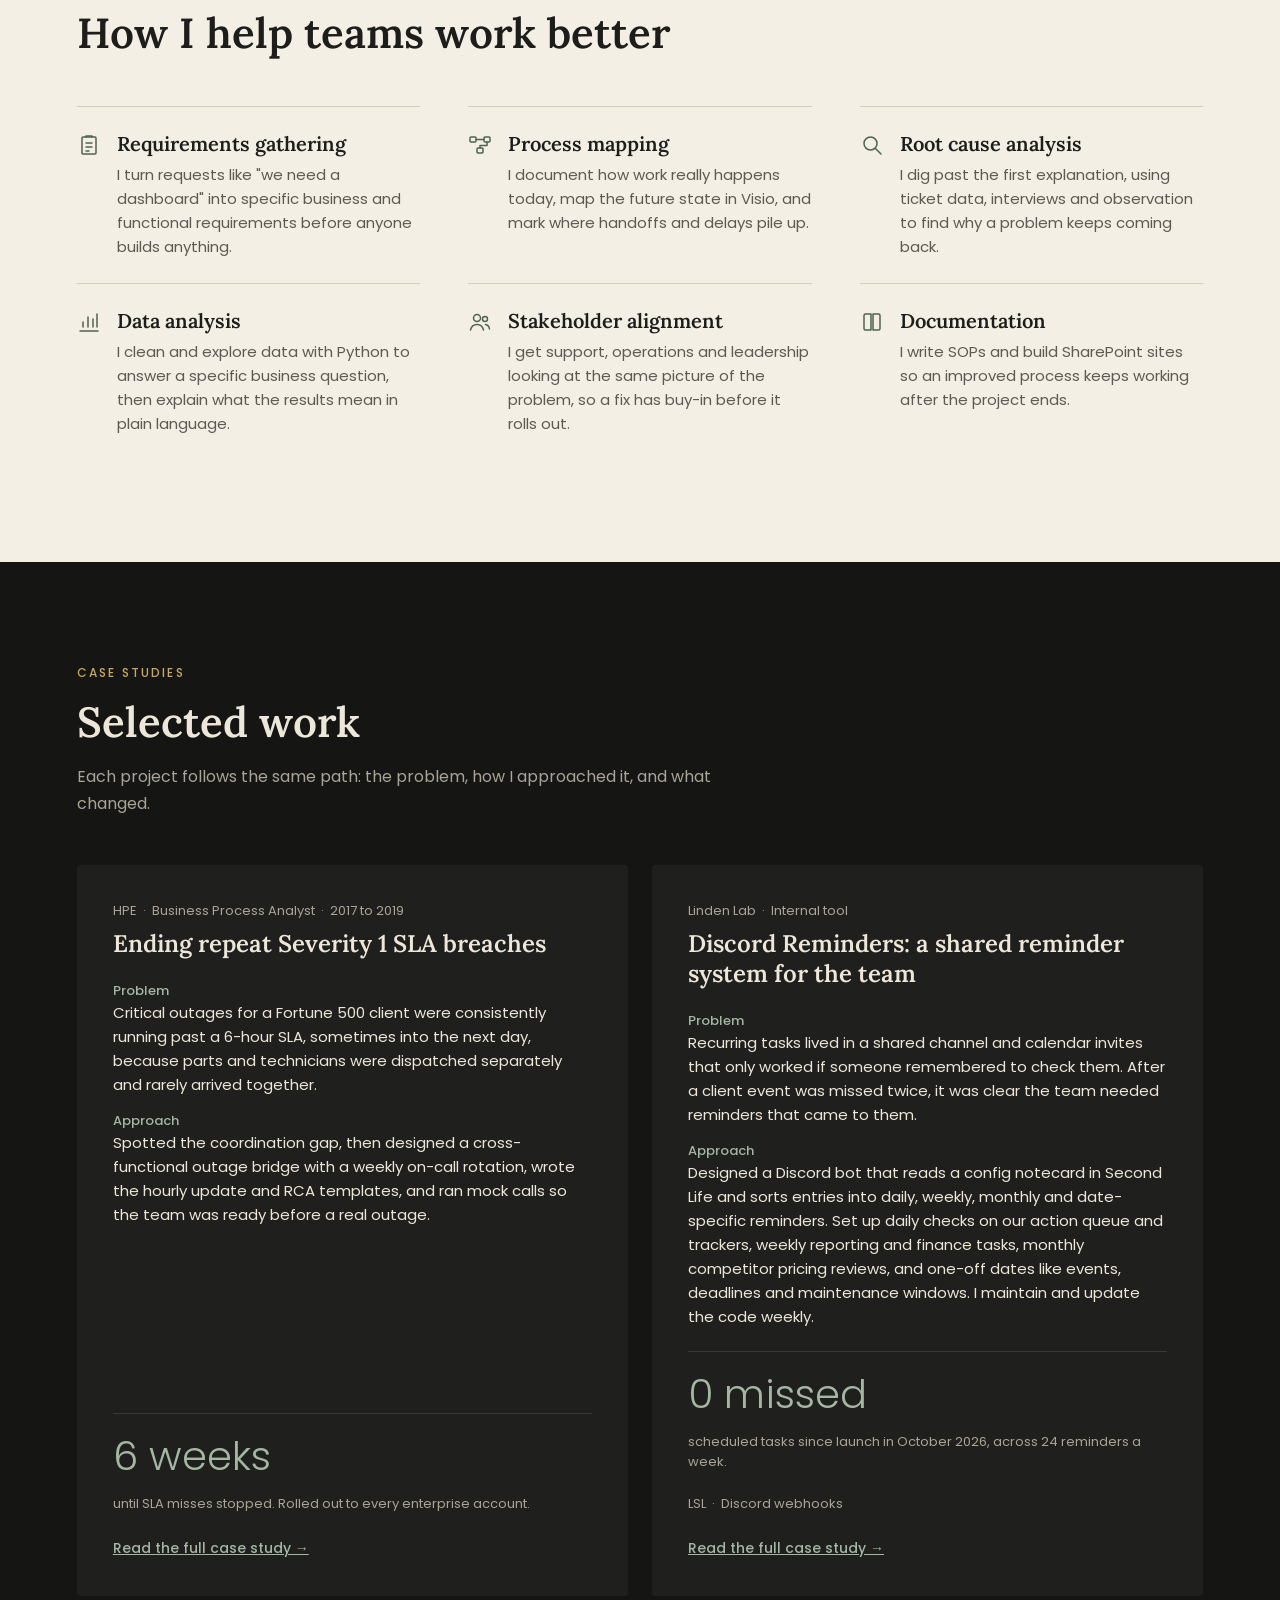
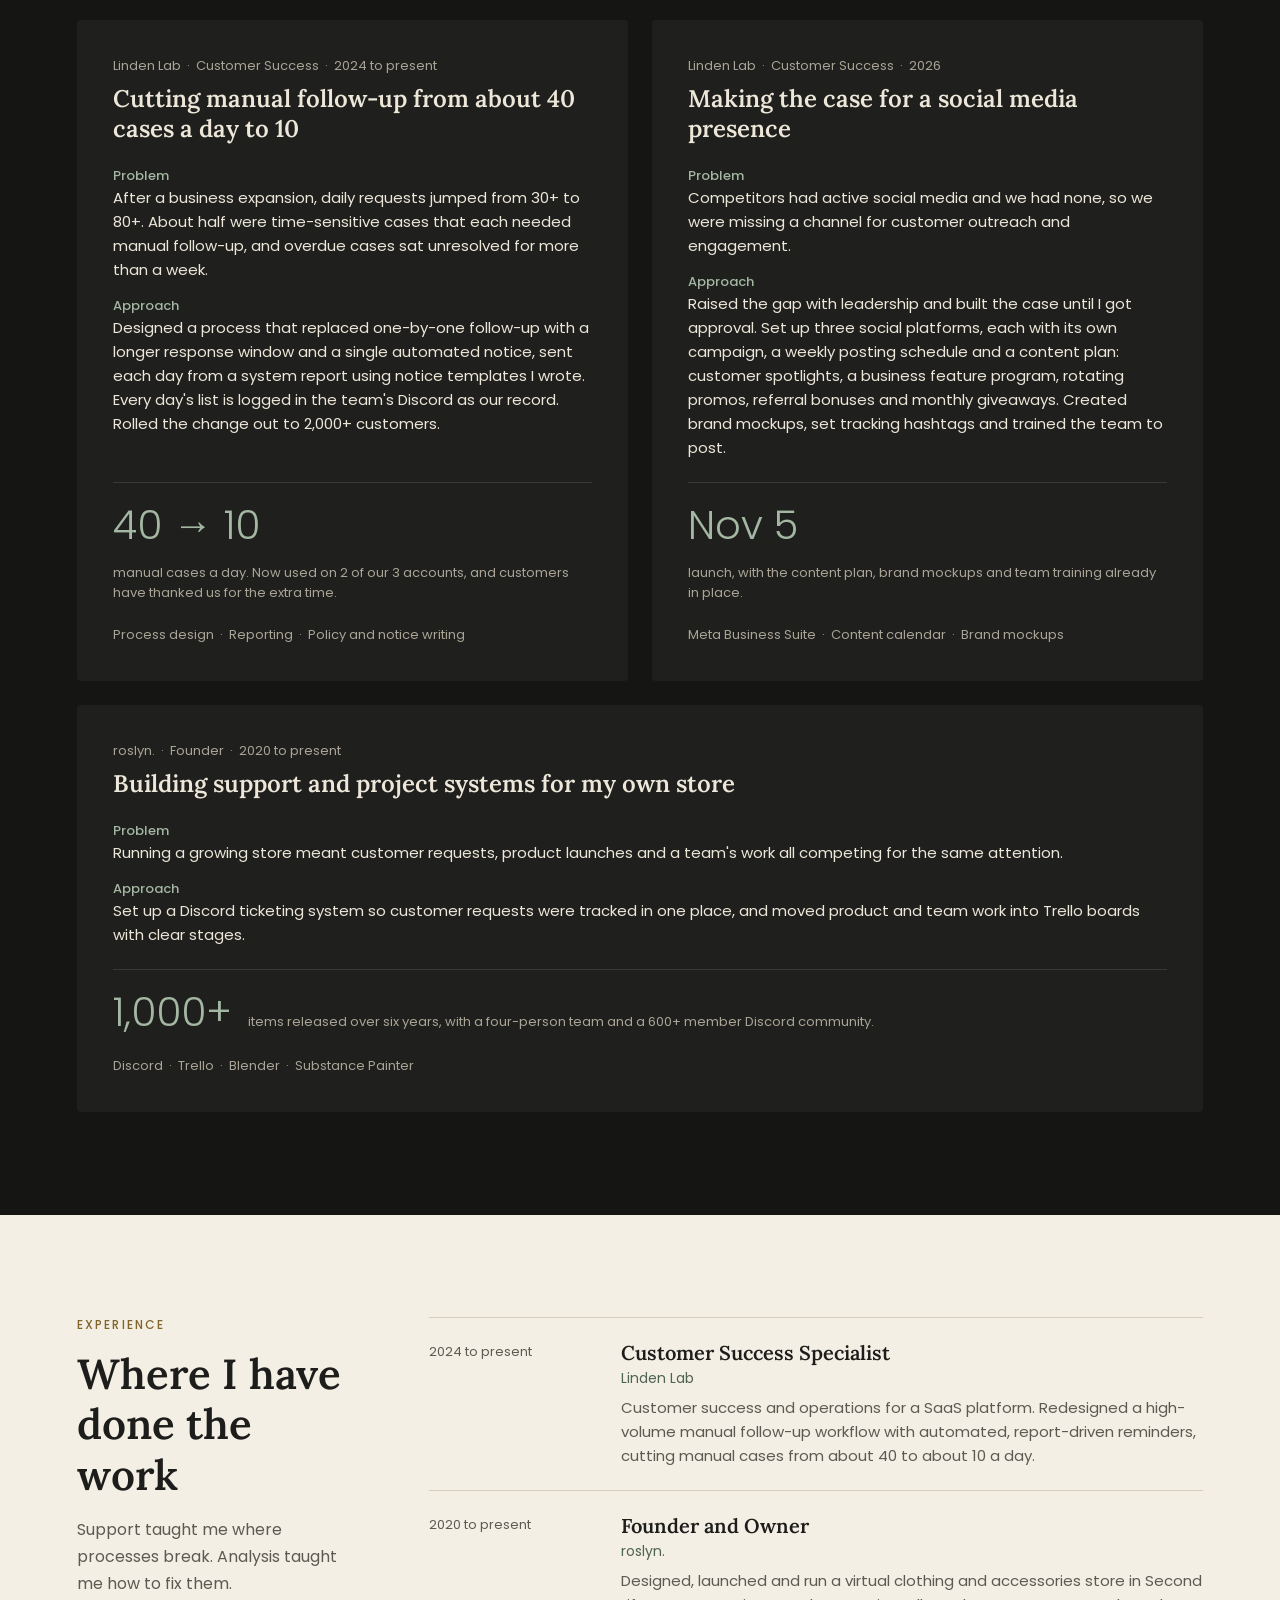
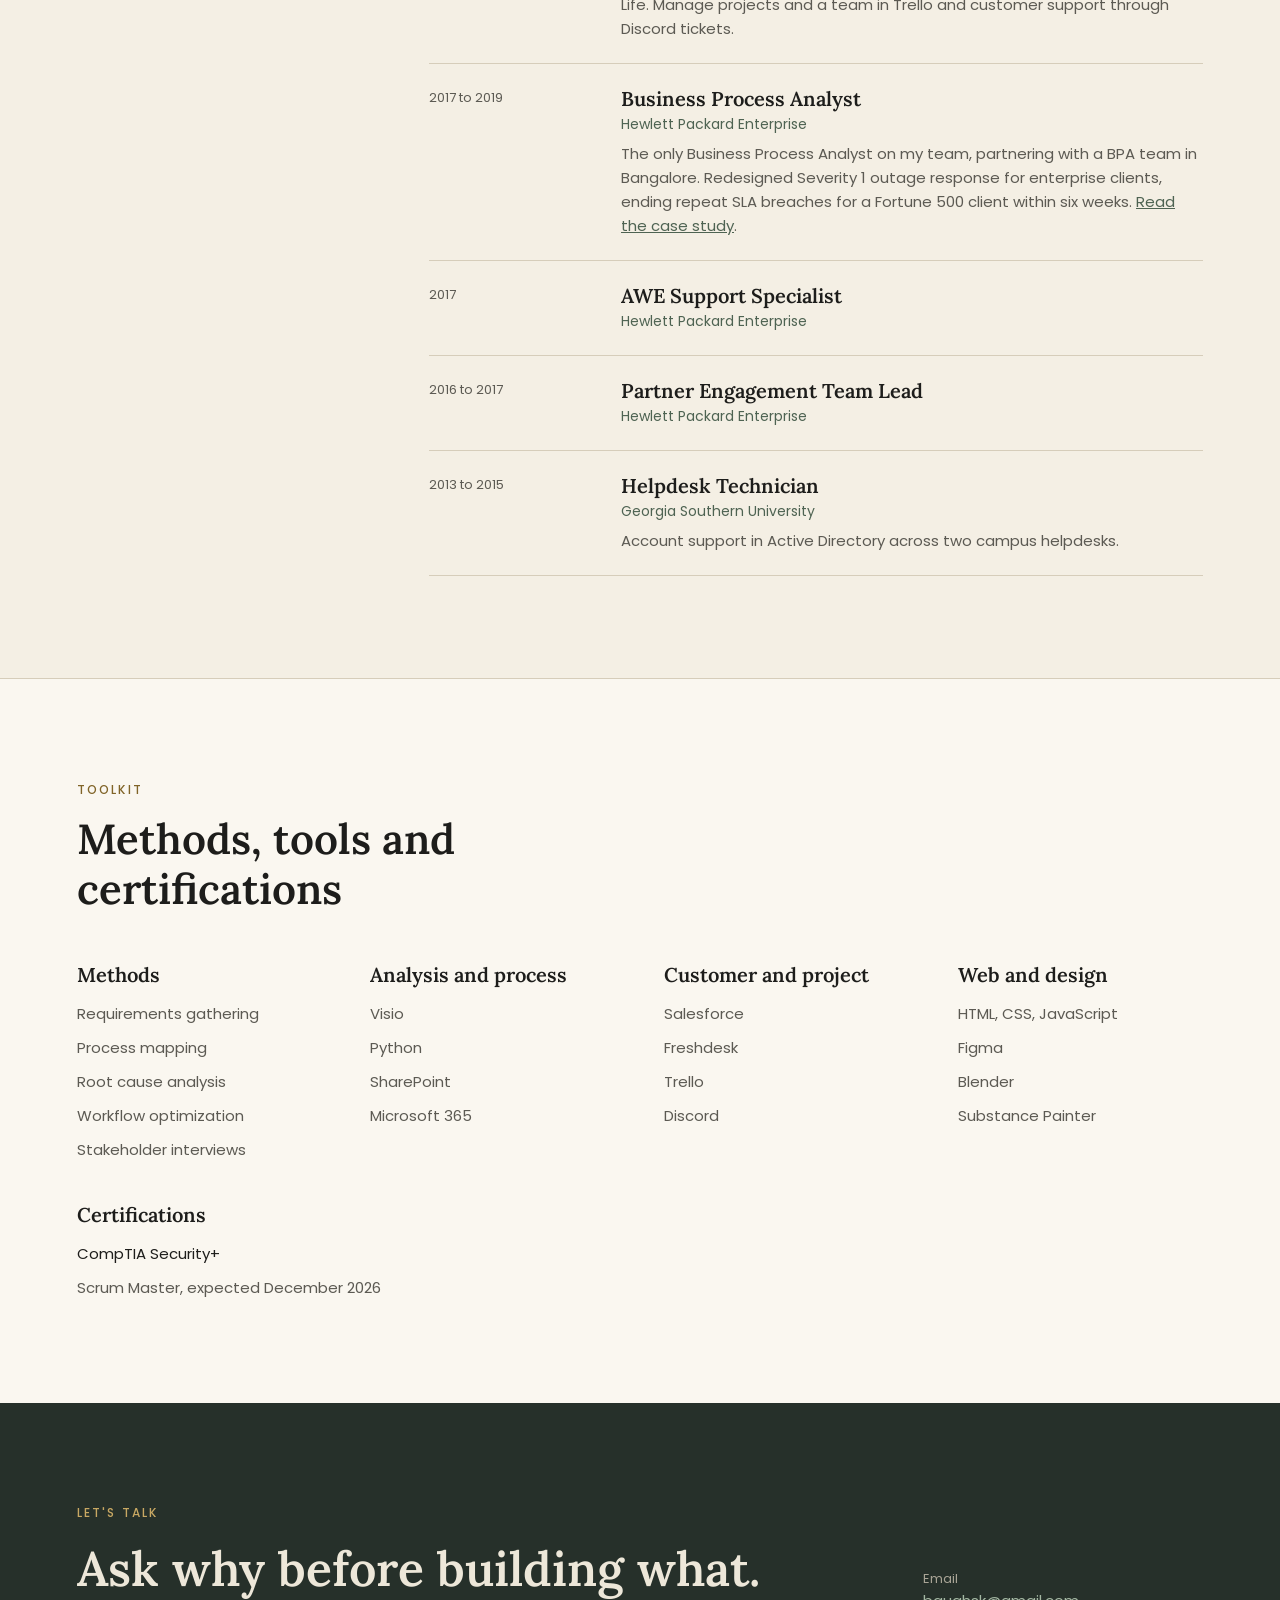
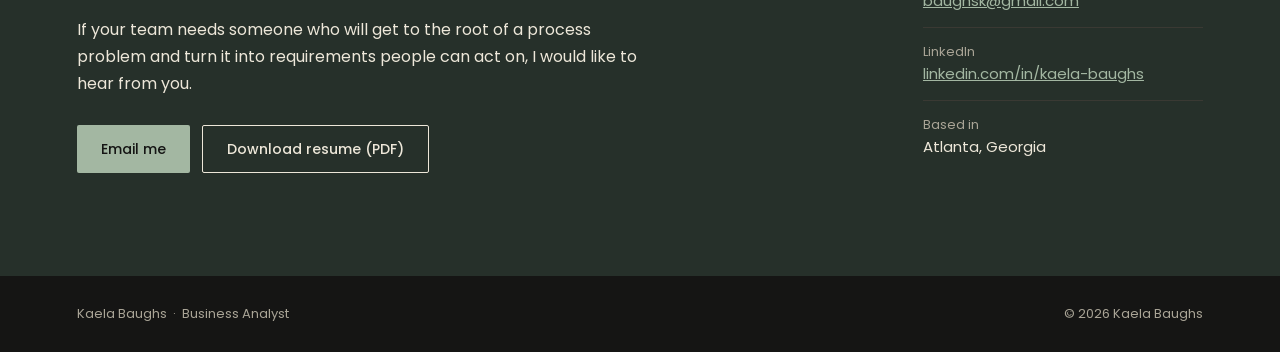
==== commit 337aa79d: "Move Discord Reminders case study to second position Co-Authored-By: Claude Opus 5.5 <noreply@anthro" ====
--- a/index.html
+++ b/index.html
@@ -140,16 +140,6 @@
       </article>
 
       <article class="case">
-        <div class="stack" style="gap: 8px"><p class="small muted">Linden Lab &nbsp;·&nbsp; Customer Success &nbsp;·&nbsp; 2024 to present</p><h3 class="case-title">Cutting manual follow-up from about 40 cases a day to 10</h3></div>
-        <div class="stack" style="gap: 14px">
-          <div><p class="case-label">Problem</p><p>After a business expansion, daily requests jumped from 30+ to 80+. About half were time-sensitive cases that each needed manual follow-up, and overdue cases sat unresolved for more than a week.</p></div>
-          <div><p class="case-label">Approach</p><p>Designed a process that replaced one-by-one follow-up with a longer response window and a single automated notice, sent each day from a system report using notice templates I wrote. Every day's list is logged in the team's Discord as our record. Rolled the change out to 2,000+ customers.</p></div>
-        </div>
-        <div class="case-result"><p class="stat">40 &rarr; 10</p><p class="small muted">manual cases a day. Now used on 2 of our 3 accounts, and customers have thanked us for the extra time.</p></div>
-        <p class="small muted">Process design &nbsp;·&nbsp; Reporting &nbsp;·&nbsp; Policy and notice writing</p>
-      </article>
-
-      <article class="case">
         <div class="stack" style="gap: 8px"><p class="small muted">Linden Lab &nbsp;·&nbsp; Internal tool</p><h3 class="case-title">Discord Reminders: a shared reminder system for the team</h3></div>
         <div class="stack" style="gap: 14px">
           <div><p class="case-label">Problem</p><p>Recurring tasks lived in a shared channel and calendar invites that only worked if someone remembered to check them. After a client event was missed twice, it was clear the team needed reminders that came to them.</p></div>
@@ -158,6 +148,16 @@
         <div class="case-result"><p class="stat">0 missed</p><p class="small muted">scheduled tasks since launch in October 2026, across 24 reminders a week.</p></div>
         <p class="small muted">LSL &nbsp;·&nbsp; Discord webhooks</p>
         <p><a href="discord-reminders.html" class="case-link">Read the full case study &rarr;</a></p>
+      </article>
+
+      <article class="case">
+        <div class="stack" style="gap: 8px"><p class="small muted">Linden Lab &nbsp;·&nbsp; Customer Success &nbsp;·&nbsp; 2024 to present</p><h3 class="case-title">Cutting manual follow-up from about 40 cases a day to 10</h3></div>
+        <div class="stack" style="gap: 14px">
+          <div><p class="case-label">Problem</p><p>After a business expansion, daily requests jumped from 30+ to 80+. About half were time-sensitive cases that each needed manual follow-up, and overdue cases sat unresolved for more than a week.</p></div>
+          <div><p class="case-label">Approach</p><p>Designed a process that replaced one-by-one follow-up with a longer response window and a single automated notice, sent each day from a system report using notice templates I wrote. Every day's list is logged in the team's Discord as our record. Rolled the change out to 2,000+ customers.</p></div>
+        </div>
+        <div class="case-result"><p class="stat">40 &rarr; 10</p><p class="small muted">manual cases a day. Now used on 2 of our 3 accounts, and customers have thanked us for the extra time.</p></div>
+        <p class="small muted">Process design &nbsp;·&nbsp; Reporting &nbsp;·&nbsp; Policy and notice writing</p>
       </article>
 
       <article class="case">
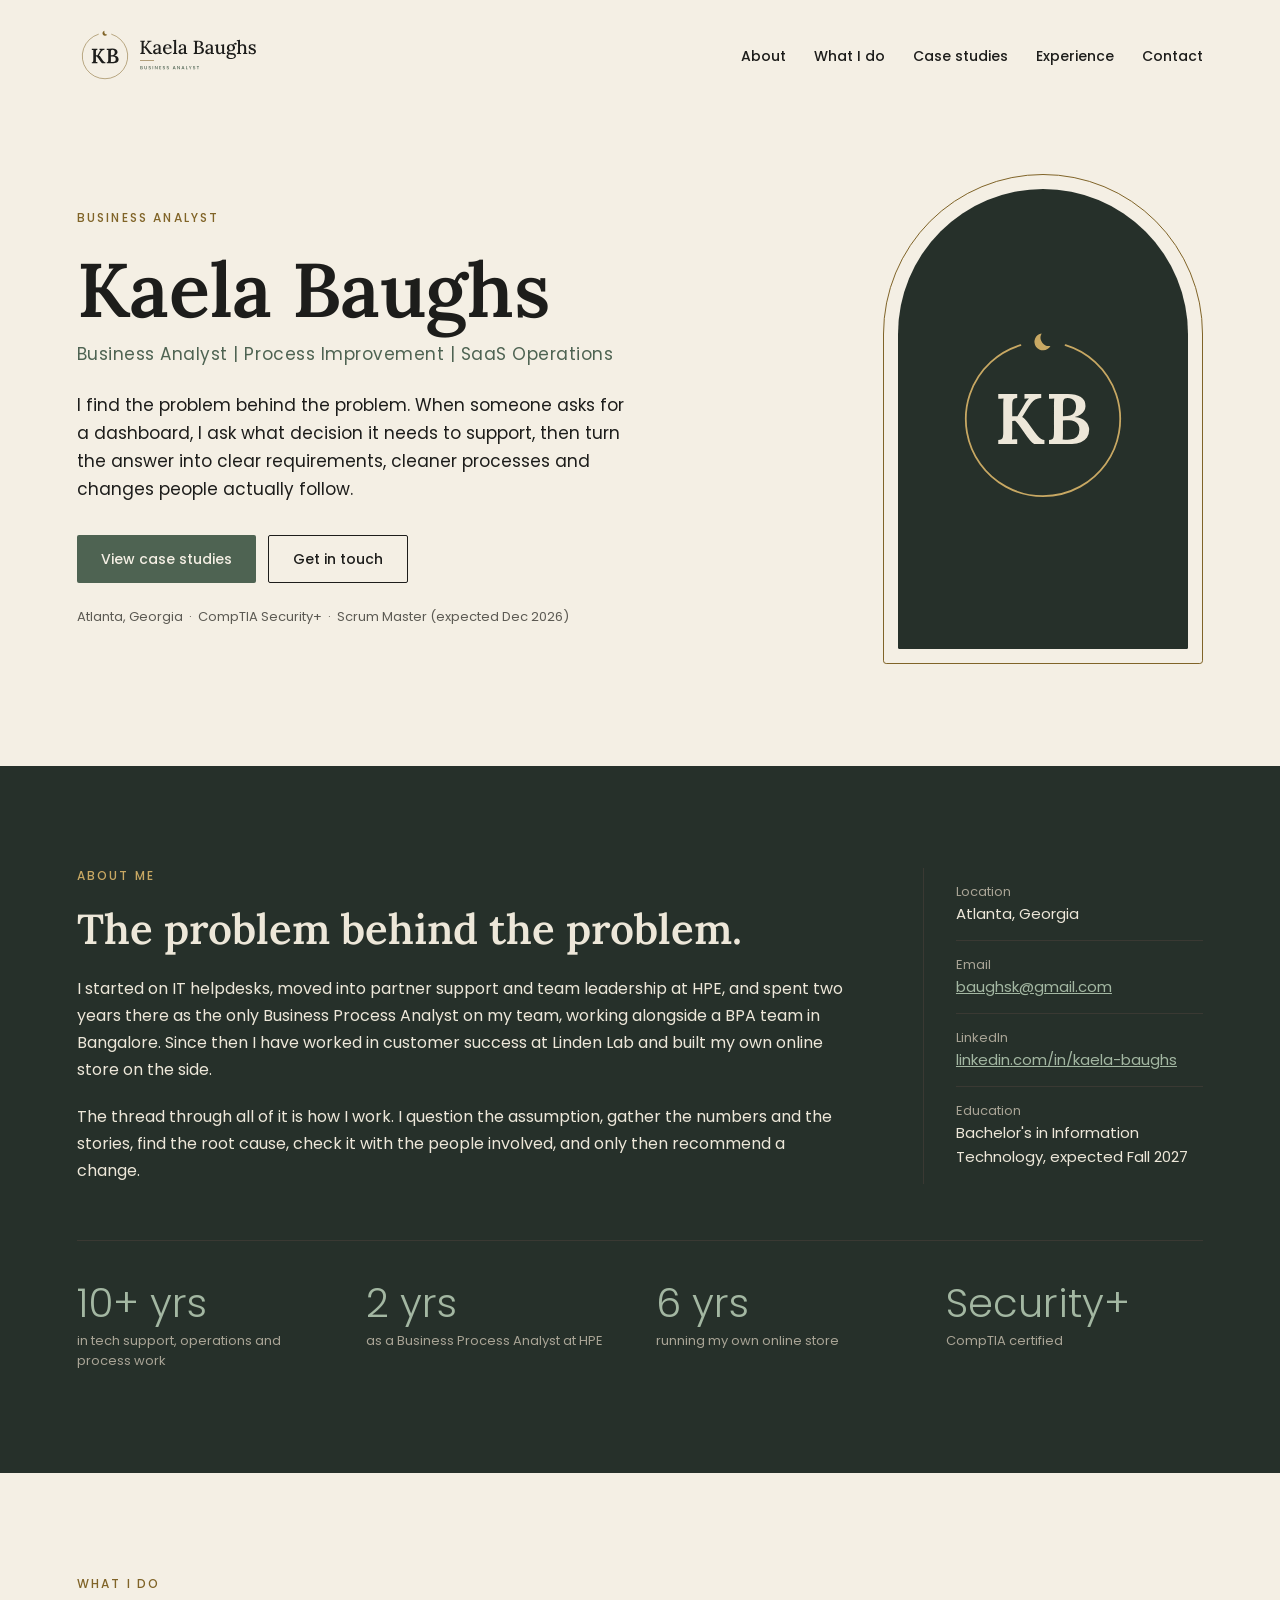
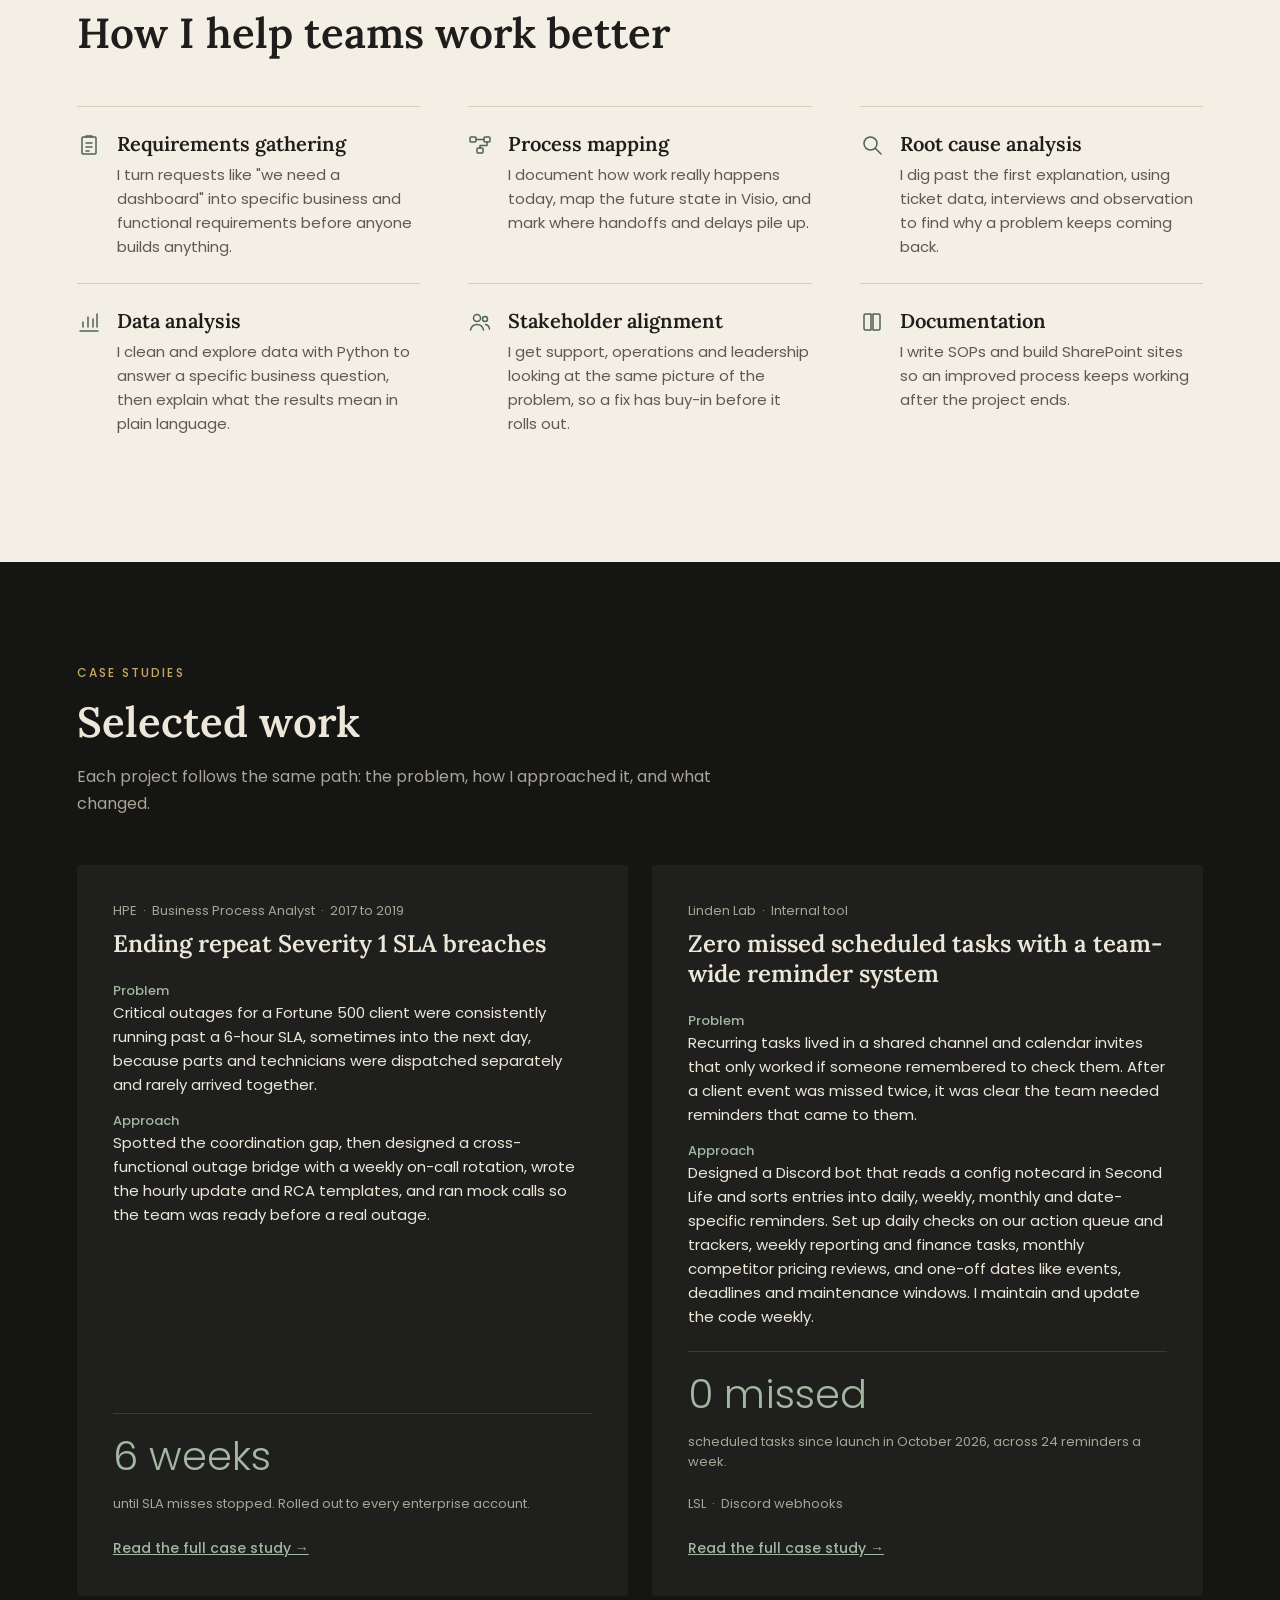
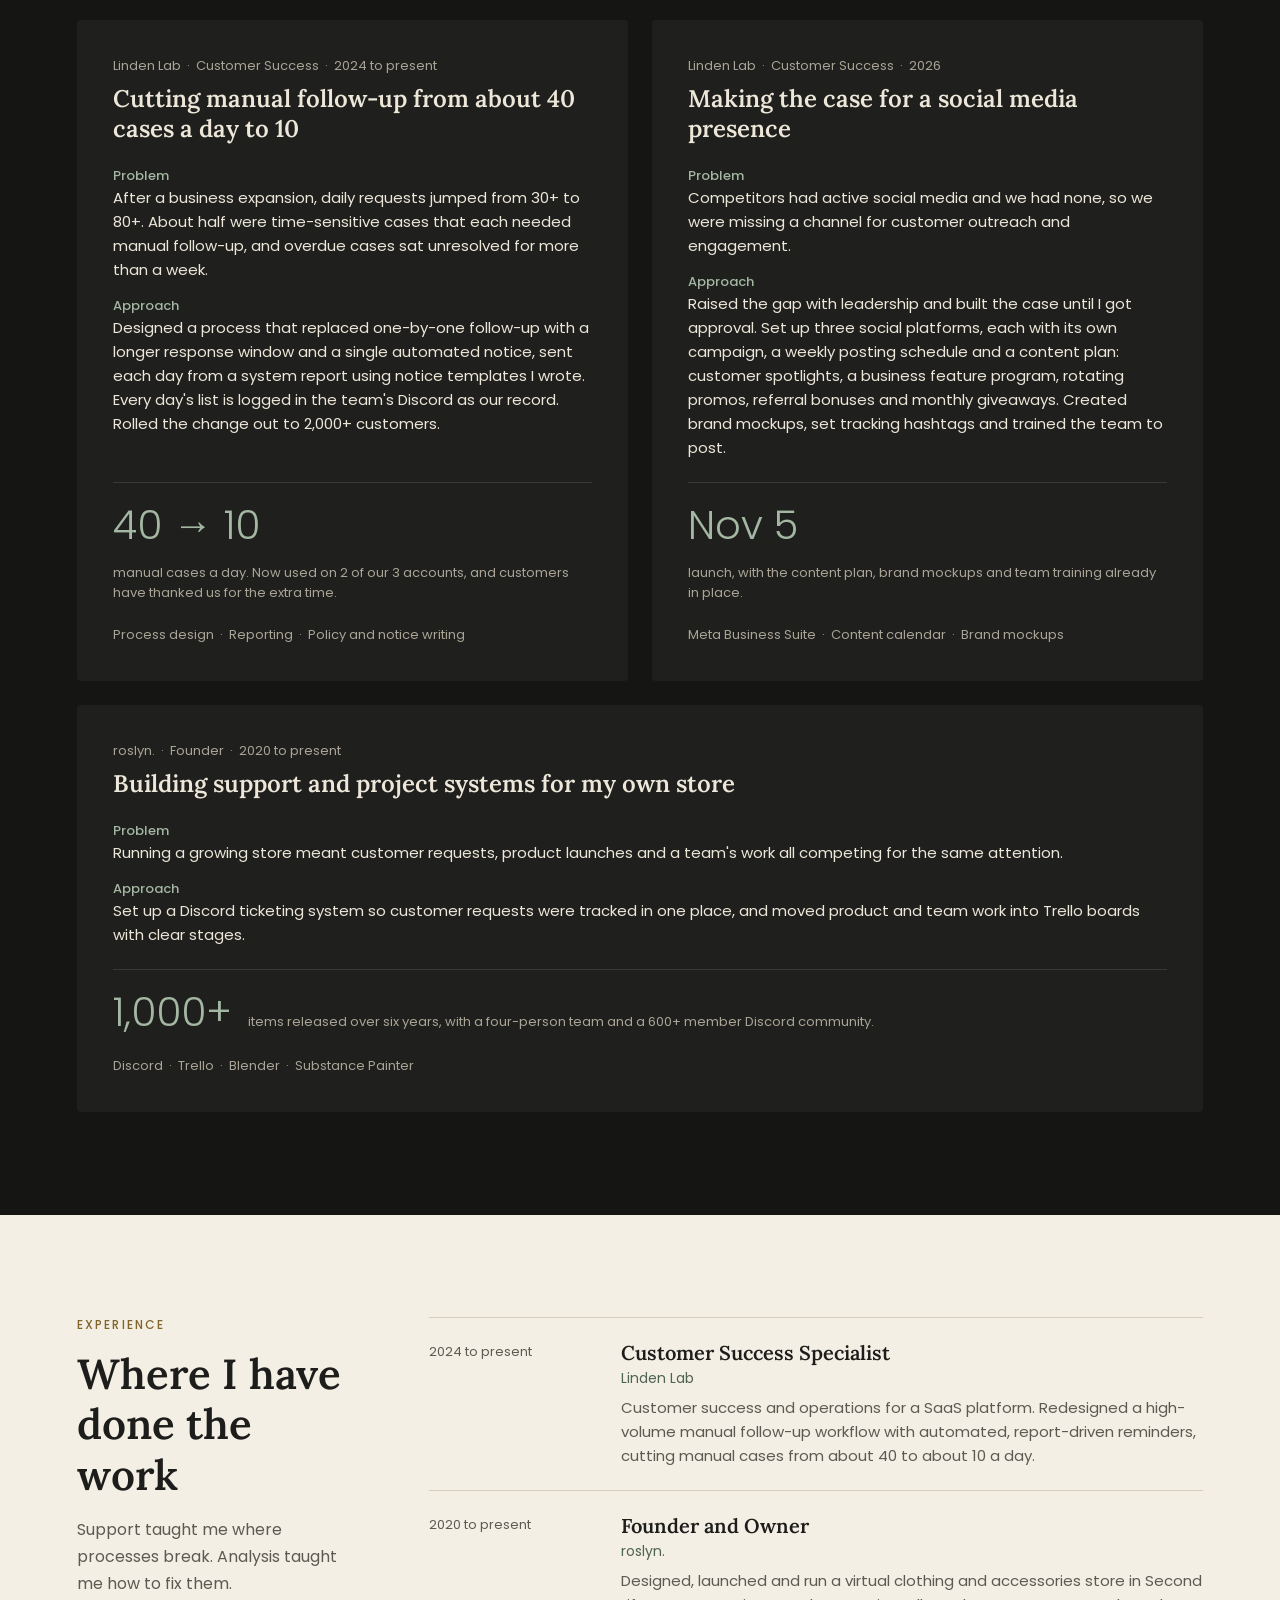
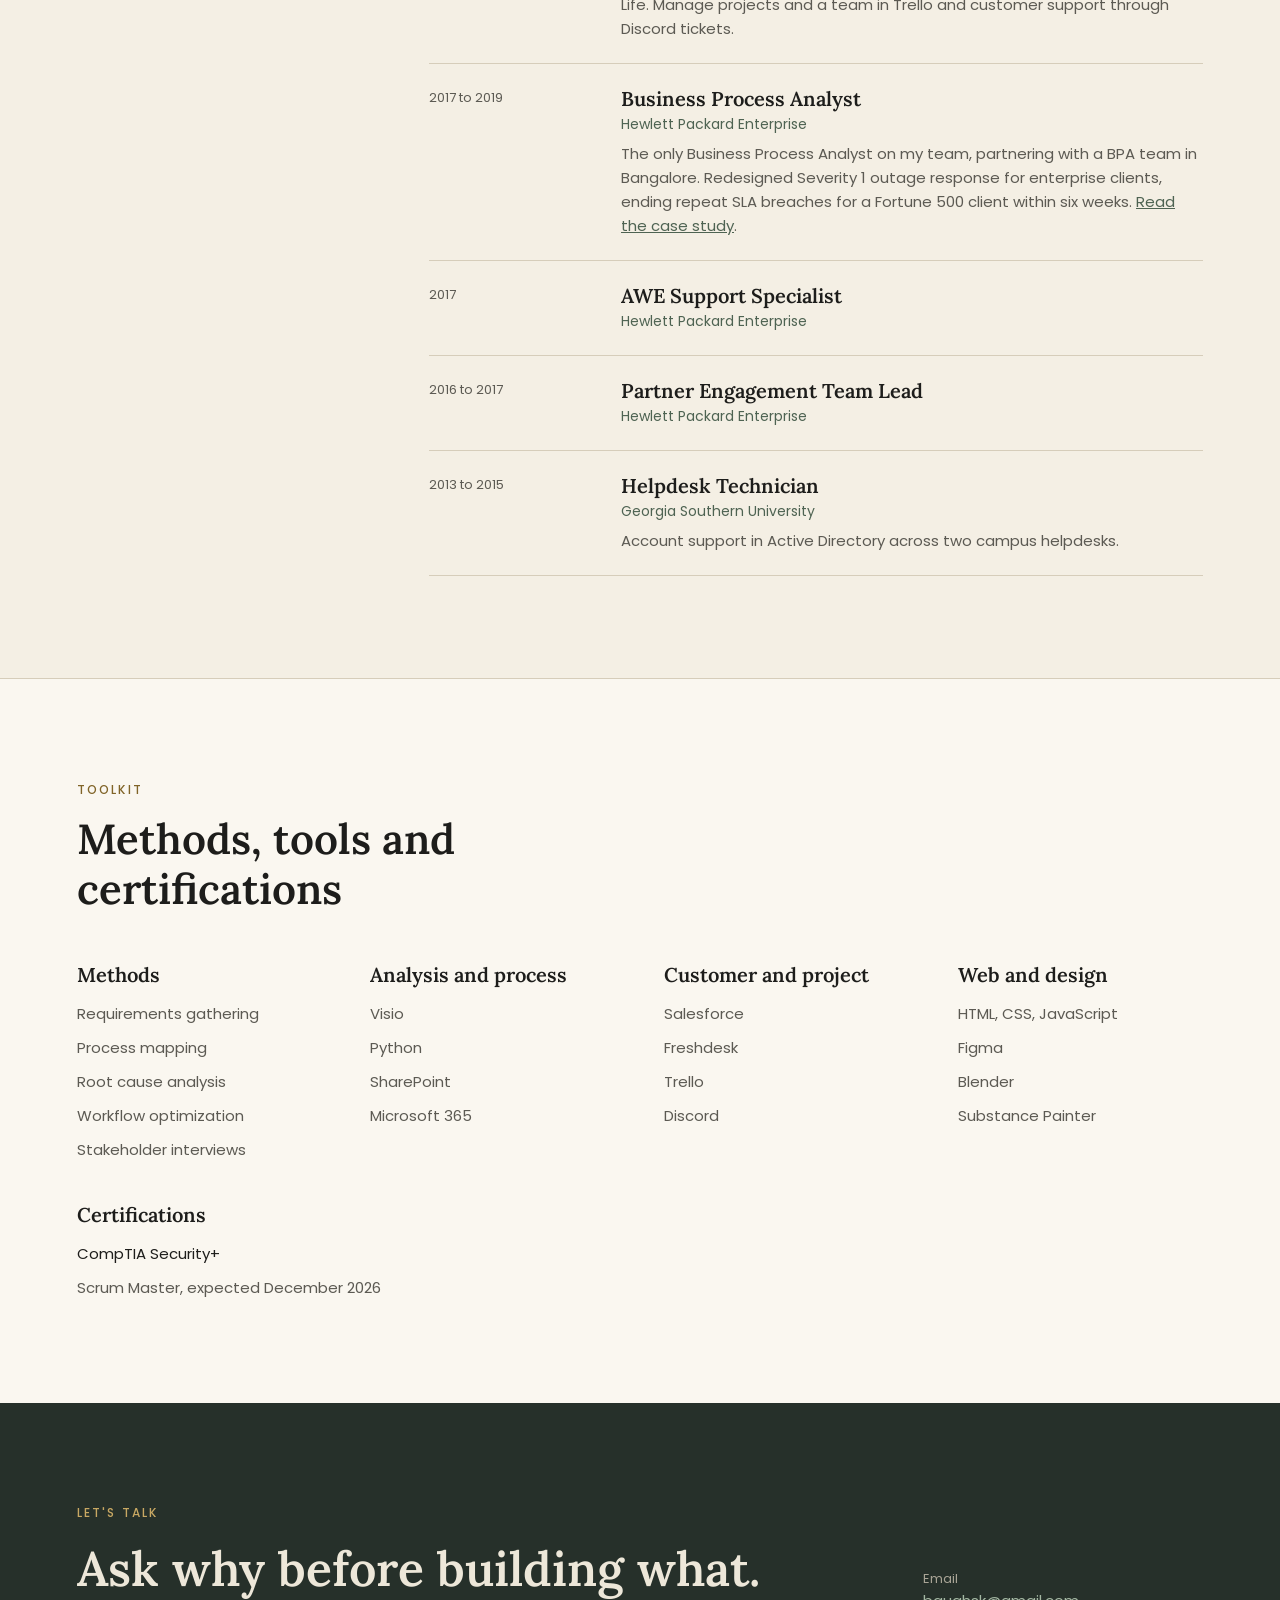
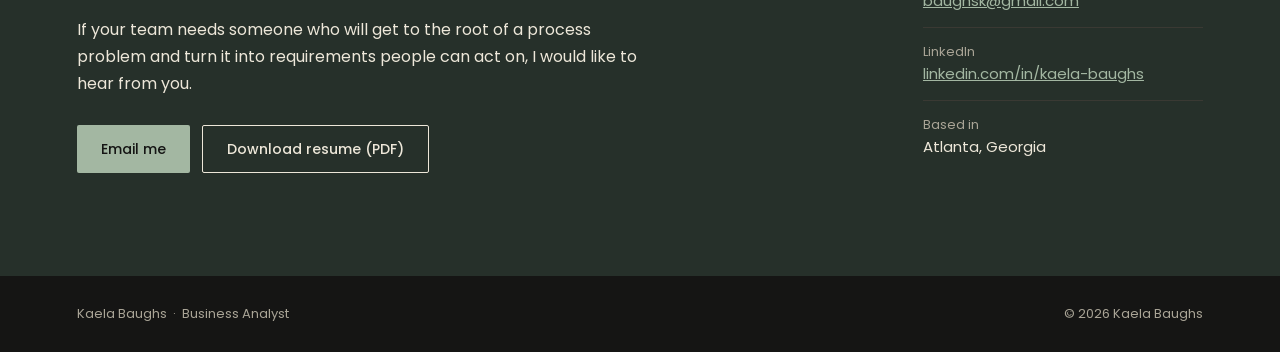
==== commit eac09b83: "Retitle Discord Reminders card around its result Co-Authored-By: Claude Opus 5.5 <noreply@anthropic." ====
--- a/index.html
+++ b/index.html
@@ -140,7 +140,7 @@
       </article>
 
       <article class="case">
-        <div class="stack" style="gap: 8px"><p class="small muted">Linden Lab &nbsp;·&nbsp; Internal tool</p><h3 class="case-title">Discord Reminders: a shared reminder system for the team</h3></div>
+        <div class="stack" style="gap: 8px"><p class="small muted">Linden Lab &nbsp;·&nbsp; Internal tool</p><h3 class="case-title">Zero missed scheduled tasks with a team-wide reminder system</h3></div>
         <div class="stack" style="gap: 14px">
           <div><p class="case-label">Problem</p><p>Recurring tasks lived in a shared channel and calendar invites that only worked if someone remembered to check them. After a client event was missed twice, it was clear the team needed reminders that came to them.</p></div>
           <div><p class="case-label">Approach</p><p>Designed a Discord bot that reads a config notecard in Second Life and sorts entries into daily, weekly, monthly and date-specific reminders. Set up daily checks on our action queue and trackers, weekly reporting and finance tasks, monthly competitor pricing reviews, and one-off dates like events, deadlines and maintenance windows. I maintain and update the code weekly.</p></div>
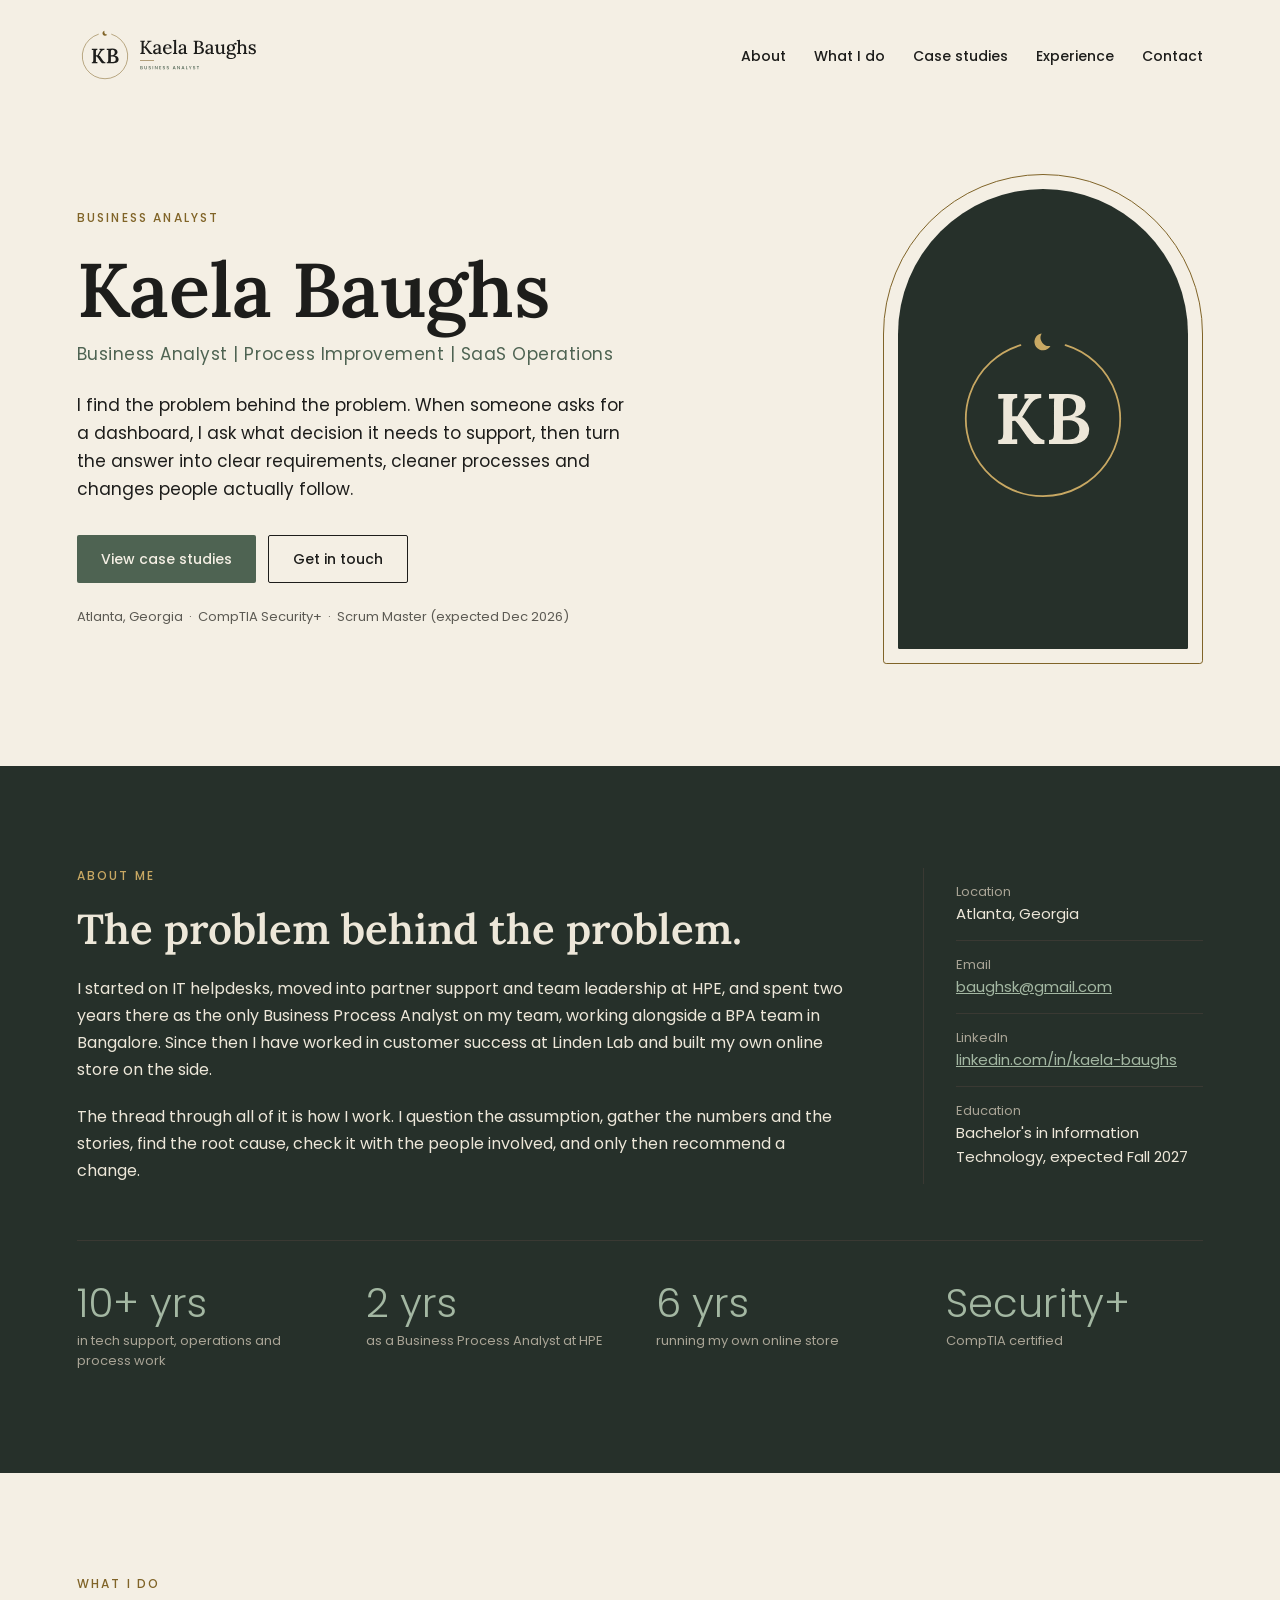
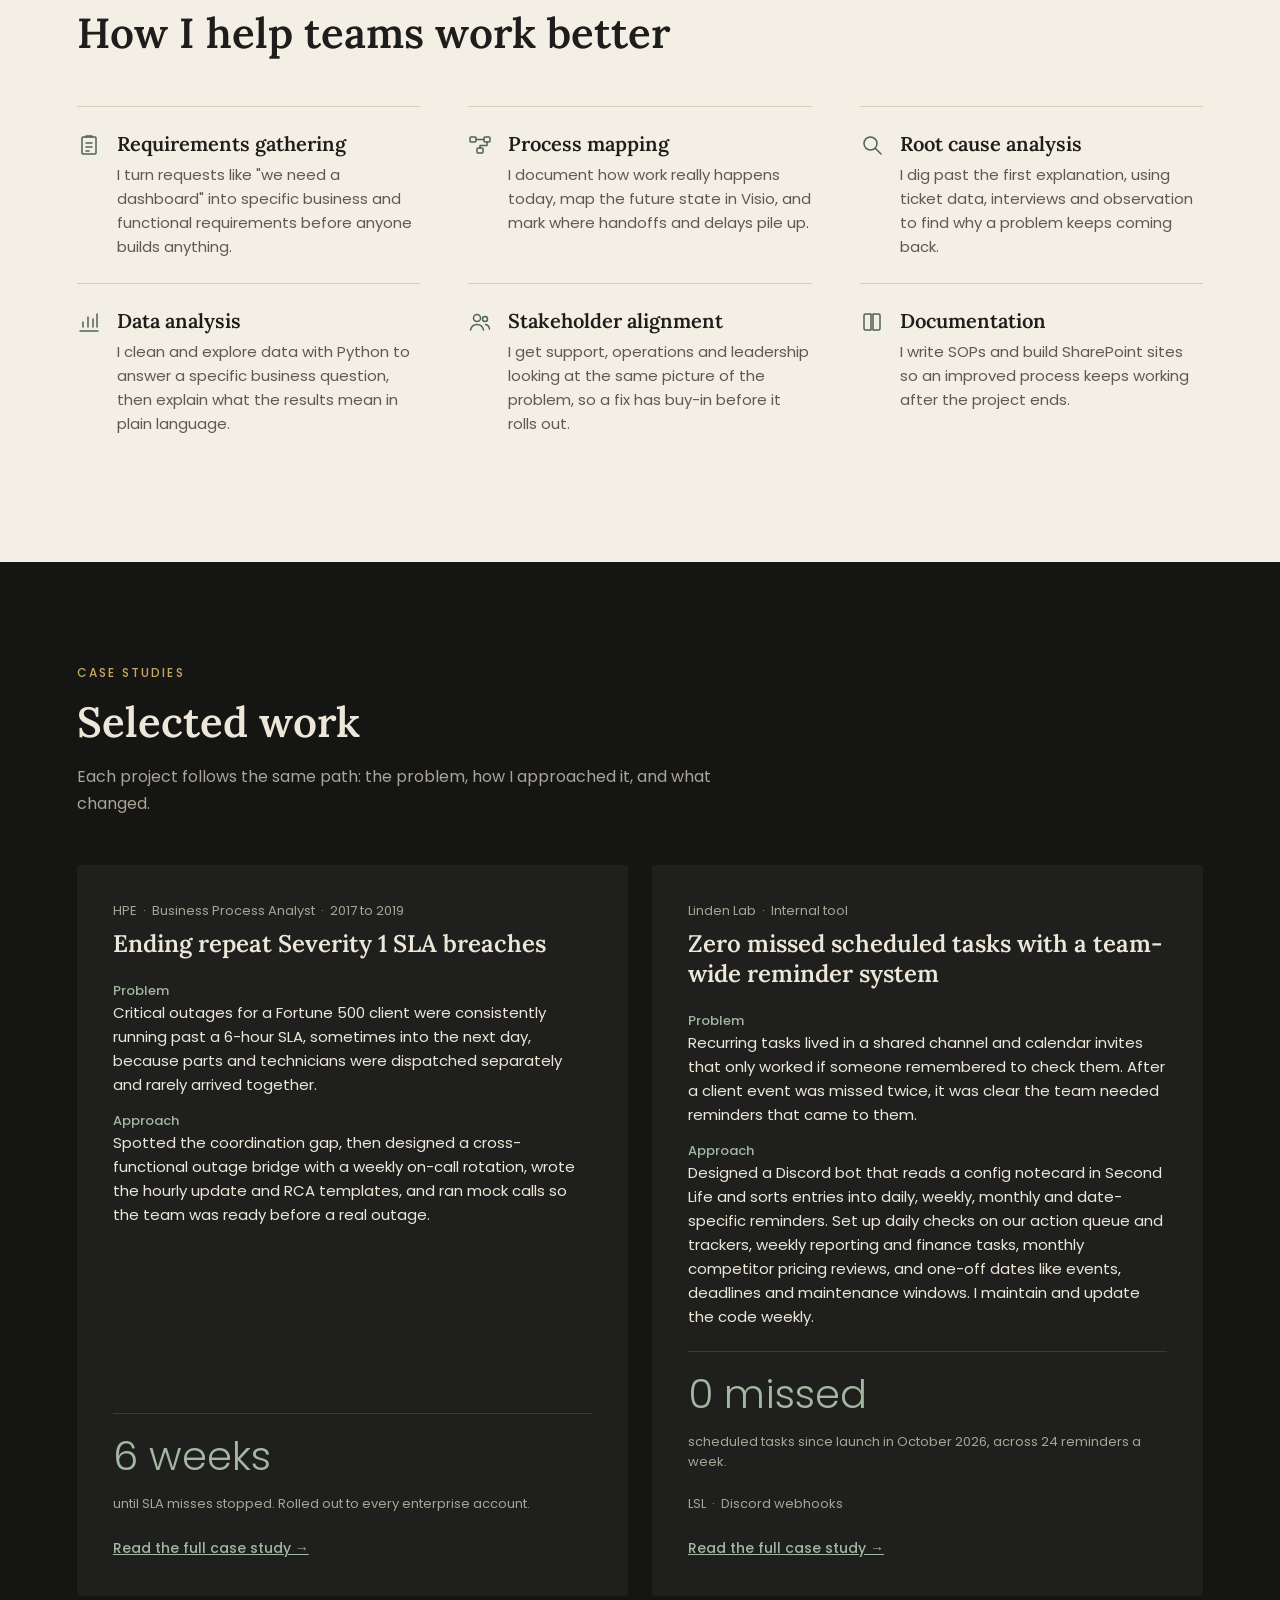
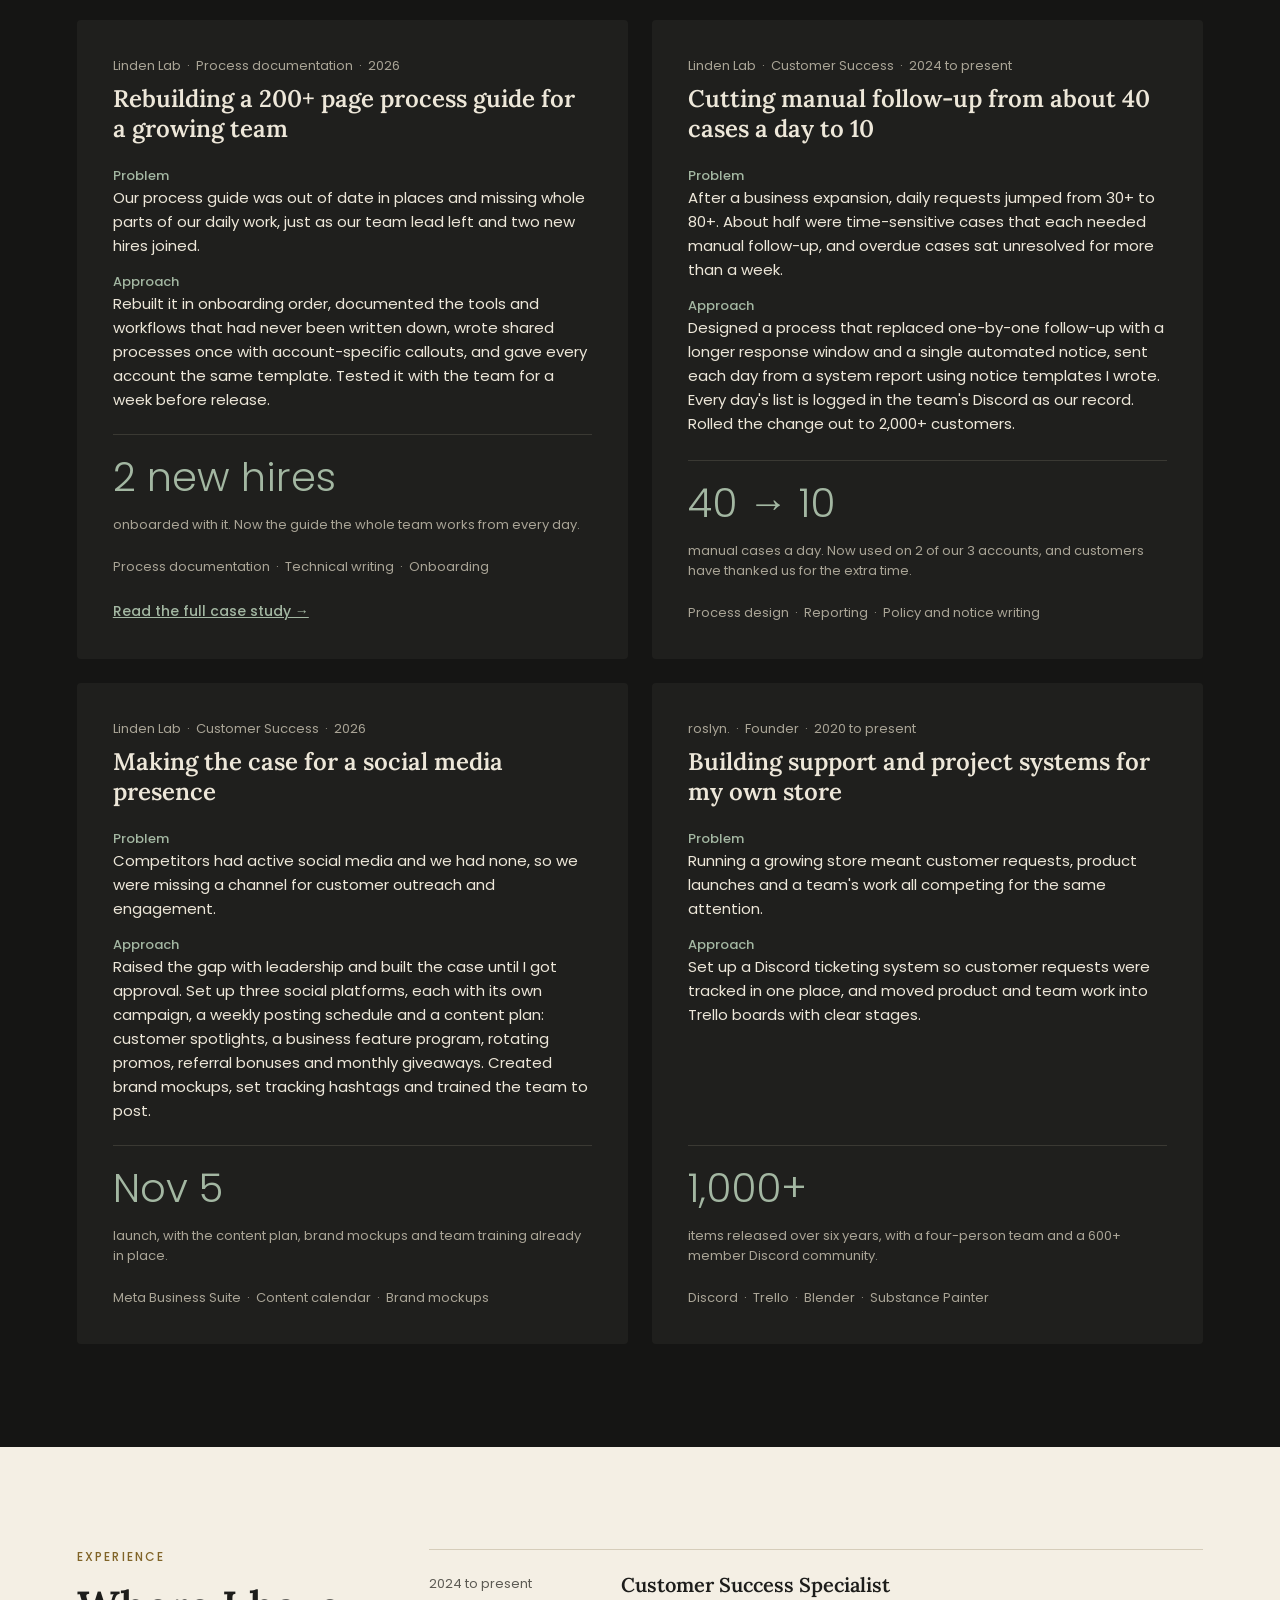
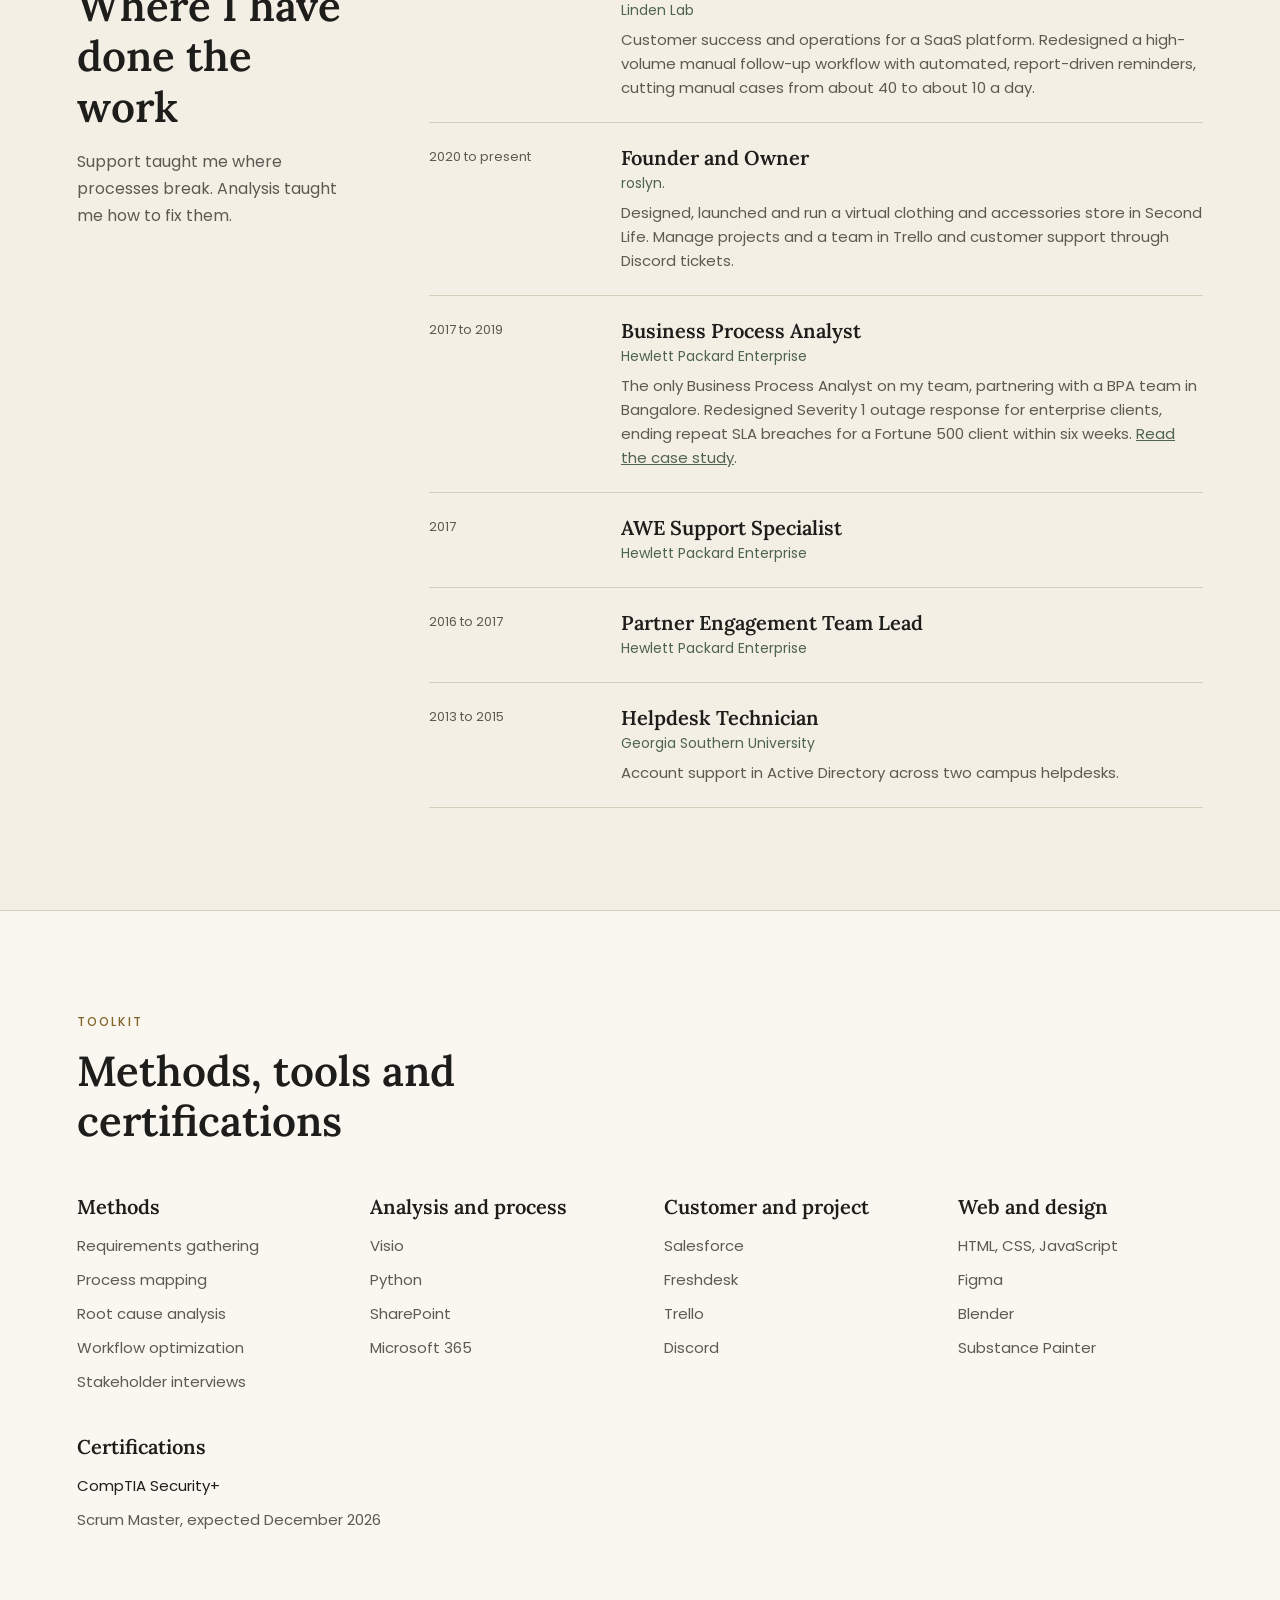
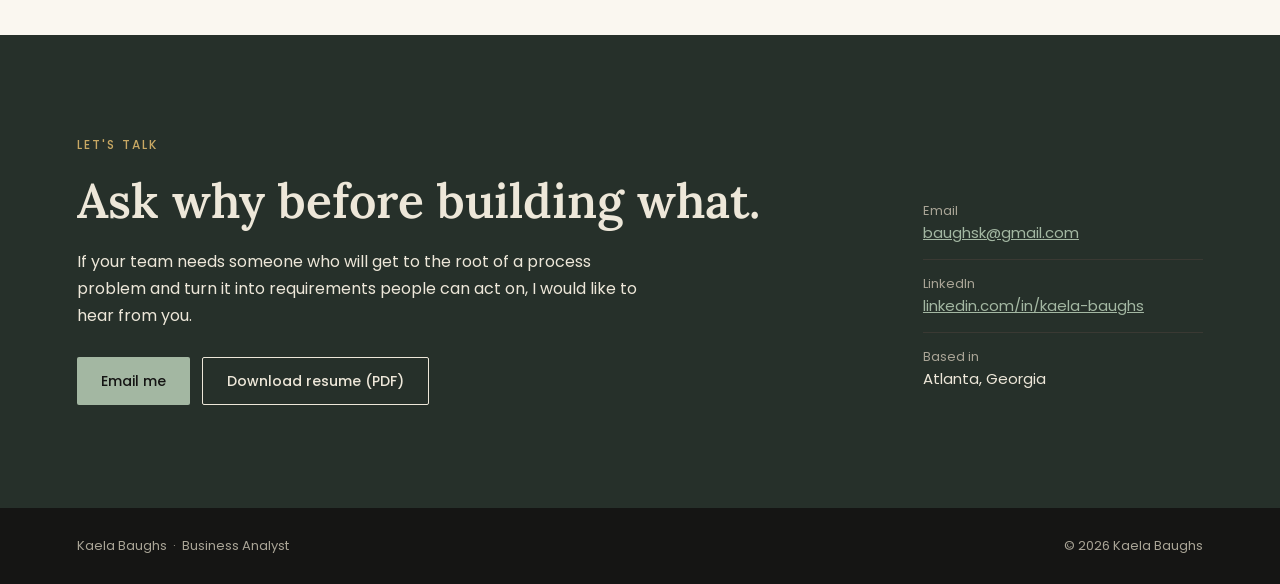
==== commit ef6b568c: "Add process documentation case study and writing sample Co-Authored-By: Claude Opus 5.5 <noreply@ant" ====
--- a/index.html
+++ b/index.html
@@ -151,6 +151,17 @@
       </article>
 
       <article class="case">
+        <div class="stack" style="gap: 8px"><p class="small muted">Linden Lab &nbsp;·&nbsp; Process documentation &nbsp;·&nbsp; 2026</p><h3 class="case-title">Rebuilding a 200+ page process guide for a growing team</h3></div>
+        <div class="stack" style="gap: 14px">
+          <div><p class="case-label">Problem</p><p>Our process guide was out of date in places and missing whole parts of our daily work, just as our team lead left and two new hires joined.</p></div>
+          <div><p class="case-label">Approach</p><p>Rebuilt it in onboarding order, documented the tools and workflows that had never been written down, wrote shared processes once with account-specific callouts, and gave every account the same template. Tested it with the team for a week before release.</p></div>
+        </div>
+        <div class="case-result"><p class="stat">2 new hires</p><p class="small muted">onboarded with it. Now the guide the whole team works from every day.</p></div>
+        <p class="small muted">Process documentation &nbsp;·&nbsp; Technical writing &nbsp;·&nbsp; Onboarding</p>
+        <p><a href="process-documentation.html" class="case-link">Read the full case study &rarr;</a></p>
+      </article>
+
+      <article class="case" id="follow-up-notices">
         <div class="stack" style="gap: 8px"><p class="small muted">Linden Lab &nbsp;·&nbsp; Customer Success &nbsp;·&nbsp; 2024 to present</p><h3 class="case-title">Cutting manual follow-up from about 40 cases a day to 10</h3></div>
         <div class="stack" style="gap: 14px">
           <div><p class="case-label">Problem</p><p>After a business expansion, daily requests jumped from 30+ to 80+. About half were time-sensitive cases that each needed manual follow-up, and overdue cases sat unresolved for more than a week.</p></div>
--- a/styles.css
+++ b/styles.css
@@ -763,6 +763,154 @@
   .chat-msg { padding: 12px 14px; gap: 10px; }
 }
 
+/* ---------- Writing sample document ---------- */
+
+.doc {
+  max-width: 780px;
+  margin: 0 auto;
+  background: #FFFDF8;
+  border: 1px solid var(--line);
+  border-radius: var(--radius-md);
+  padding: clamp(24px, 6vw, 64px);
+  color: var(--ink);
+}
+.doc h2 {
+  font-family: var(--serif);
+  font-weight: 600;
+  font-size: 22px;
+  line-height: 30px;
+  margin: 36px 0 12px;
+  display: flex;
+  align-items: center;
+  gap: 12px;
+}
+.doc p + p { margin-top: 10px; }
+.doc ul, .doc ol { margin: 8px 0 0; padding-left: 22px; }
+.doc li + li { margin-top: 4px; }
+.doc li ol { margin-top: 6px; list-style: lower-alpha; }
+.doc ul + p, .doc ol + p { margin-top: 14px; }
+
+.doc-head { border-bottom: 1px solid var(--line); padding-bottom: 24px; }
+.doc-kicker {
+  font-size: 12px;
+  letter-spacing: 0.12em;
+  text-transform: uppercase;
+  color: var(--gold);
+  font-weight: 500;
+}
+.doc-title {
+  font-family: var(--serif);
+  font-weight: 600;
+  font-size: clamp(28px, 4vw, 38px);
+  line-height: 1.15;
+  margin: 10px 0 12px;
+}
+.doc-meta { font-size: 13px; color: var(--ink-muted); }
+.doc-author { font-size: 13px; color: var(--ink-muted); margin-top: 4px; }
+.doc-fiction {
+  margin-top: 16px;
+  font-size: 13px;
+  line-height: 20px;
+  padding: 8px 12px;
+  background: var(--surface);
+  border-radius: var(--radius-sm);
+  color: var(--ink-muted);
+}
+
+.doc-step {
+  flex: none;
+  width: 30px;
+  height: 30px;
+  border-radius: 50%;
+  background: var(--sage);
+  color: var(--on-sage);
+  font-family: var(--sans);
+  font-size: 14px;
+  font-weight: 500;
+  display: inline-flex;
+  align-items: center;
+  justify-content: center;
+}
+
+.doc-glance {
+  margin-top: 32px;
+  padding: 20px 24px;
+  border-left: 3px solid var(--sage);
+  background: var(--surface);
+}
+.doc-glance-title { font-weight: 500; margin-bottom: 10px; }
+.doc-glance dl { margin: 0; display: grid; gap: 8px; }
+.doc-glance dl div { display: flex; flex-wrap: wrap; gap: 2px 16px; }
+.doc-glance dt { flex: 0 0 190px; color: var(--ink-muted); font-size: 14px; }
+.doc-glance dd { margin: 0; flex: 1 1 200px; font-size: 14px; }
+
+.doc-callout {
+  margin-top: 16px;
+  padding: 12px 16px;
+  border-radius: var(--radius-sm);
+  font-size: 14px;
+  line-height: 22px;
+}
+.doc-callout-tip { background: #EEF2EC; border-left: 3px solid var(--sage); }
+.doc-callout-plan { background: #F6EFDD; border-left: 3px solid var(--gold); }
+.doc-tag {
+  display: inline-block;
+  font-size: 11px;
+  font-weight: 500;
+  letter-spacing: 0.04em;
+  text-transform: uppercase;
+  padding: 1px 8px;
+  margin-right: 6px;
+  border-radius: 10px;
+  background: var(--gold);
+  color: #FFFDF8;
+}
+
+.doc-template {
+  margin-top: 14px;
+  padding: 16px 20px;
+  border: 1px dashed var(--ink-muted);
+  border-radius: var(--radius-sm);
+  font-size: 14px;
+  line-height: 22px;
+}
+.doc-template-label {
+  font-size: 11px;
+  font-weight: 500;
+  letter-spacing: 0.1em;
+  text-transform: uppercase;
+  color: var(--sage);
+  margin-bottom: 8px;
+}
+
+.doc-exceptions { margin: 0; border-top: 1px solid var(--line); }
+.doc-exceptions div { padding: 12px 0; border-bottom: 1px solid var(--line); }
+.doc-exceptions dt { font-weight: 500; }
+.doc-exceptions dd { margin: 4px 0 0; color: var(--ink-muted); }
+
+.doc-table-wrap { overflow-x: auto; }
+.doc-table { width: 100%; border-collapse: collapse; font-size: 14px; }
+.doc-table th, .doc-table td {
+  text-align: left;
+  padding: 8px 12px 8px 0;
+  border-bottom: 1px solid var(--line);
+  vertical-align: top;
+}
+.doc-table th { font-weight: 500; color: var(--ink-muted); }
+
+.print-only { display: none; }
+
+@media print {
+  .no-print { display: none !important; }
+  .print-only { display: block; }
+  body { background: #fff; }
+  .doc-section { padding: 0; background: #fff; border: 0; }
+  .doc p:has(+ .doc-template), .doc p:has(+ ul), .doc p:has(+ ol) { break-after: avoid; }
+  .doc { border: 0; padding: 0; max-width: none; background: #fff; }
+  .doc h2 { break-after: avoid; }
+  .doc-template, .doc-callout, .doc-glance, .doc-exceptions div { break-inside: avoid; }
+}
+
 /* ---------- Footer ---------- */
 
 .site-footer {
